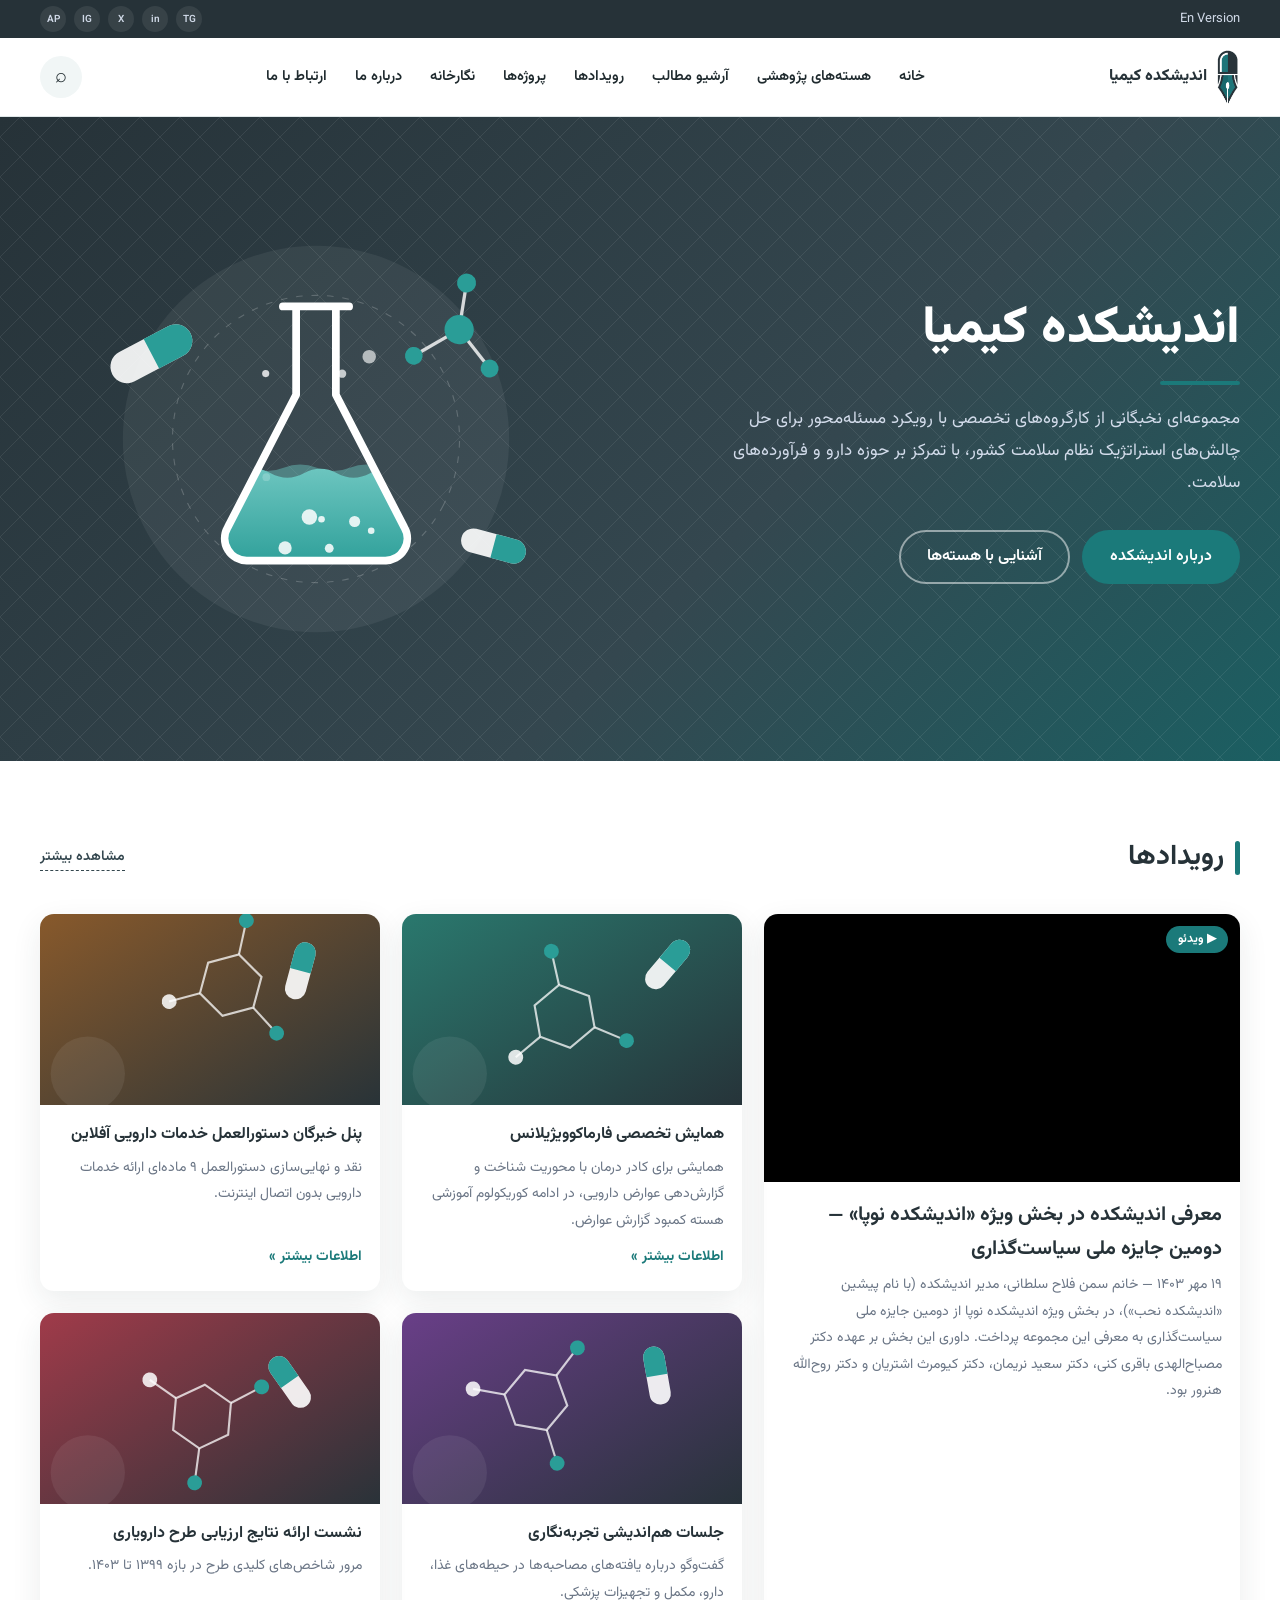
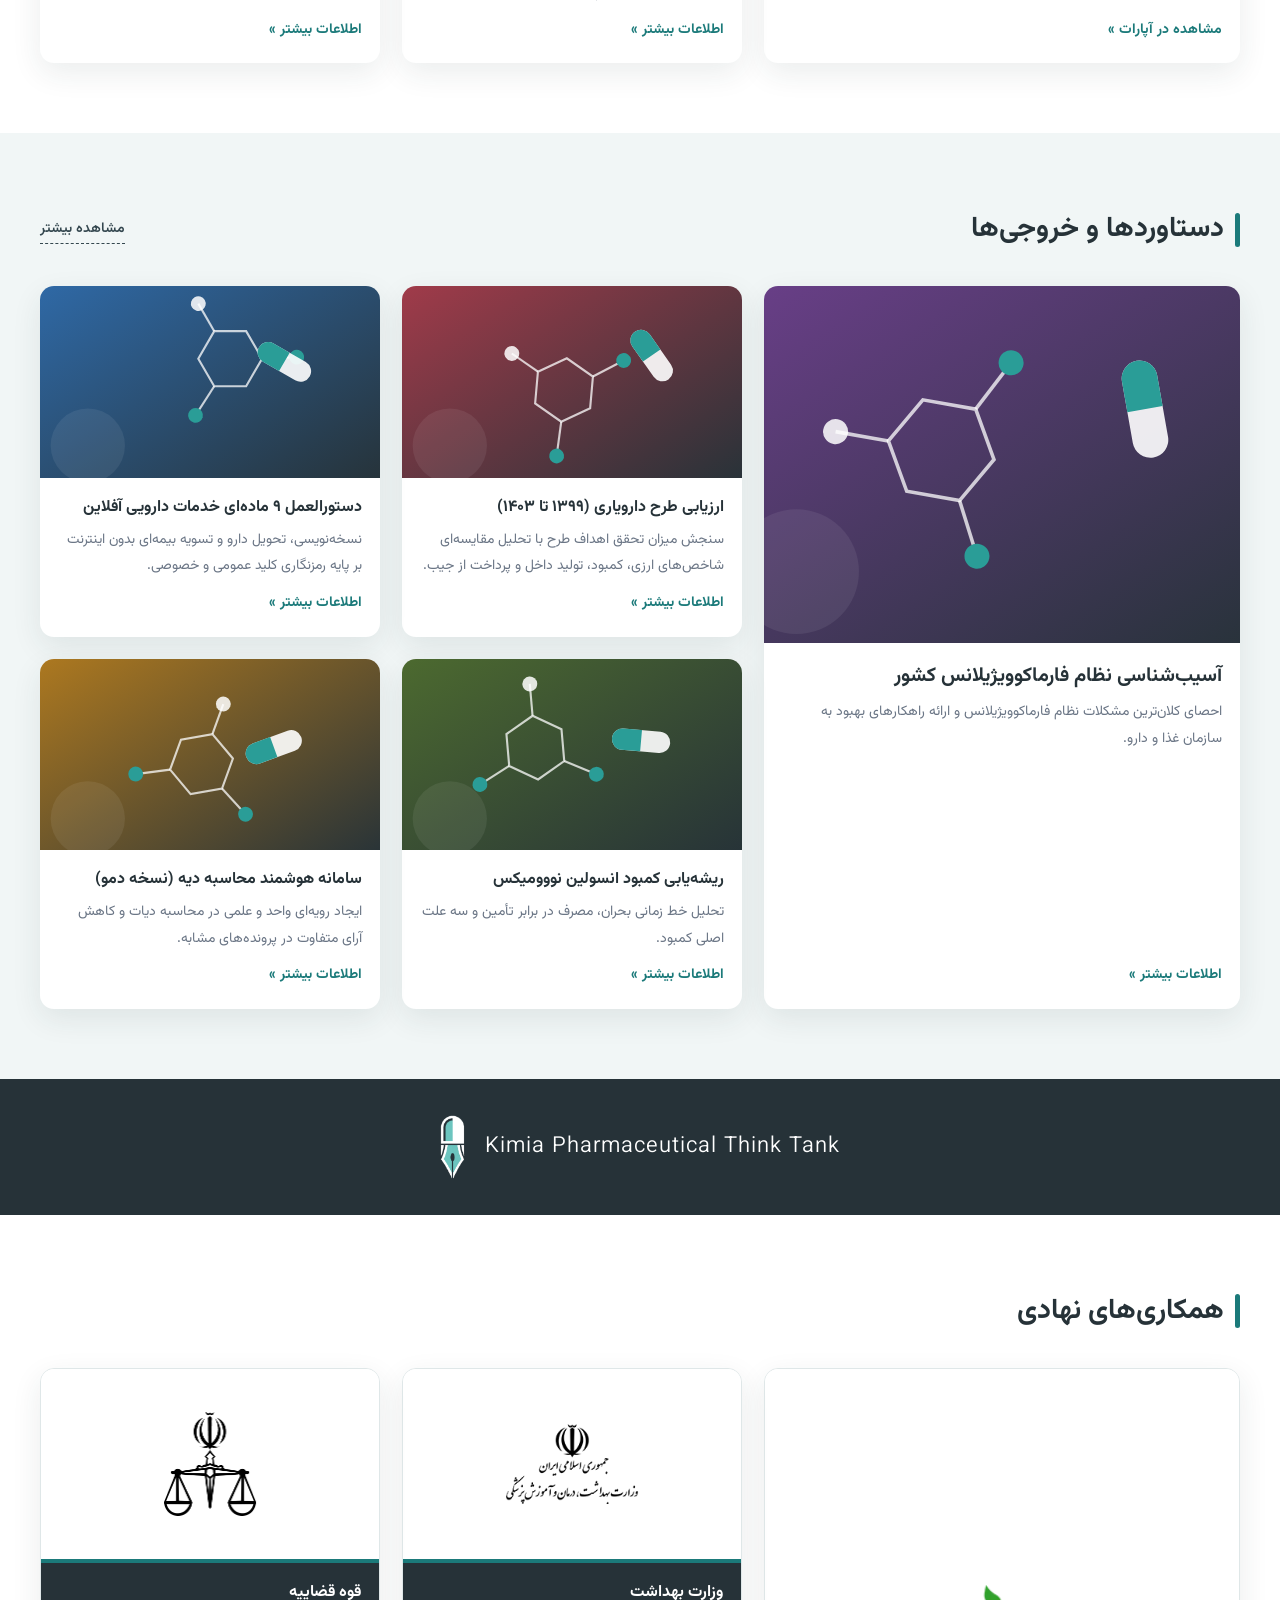
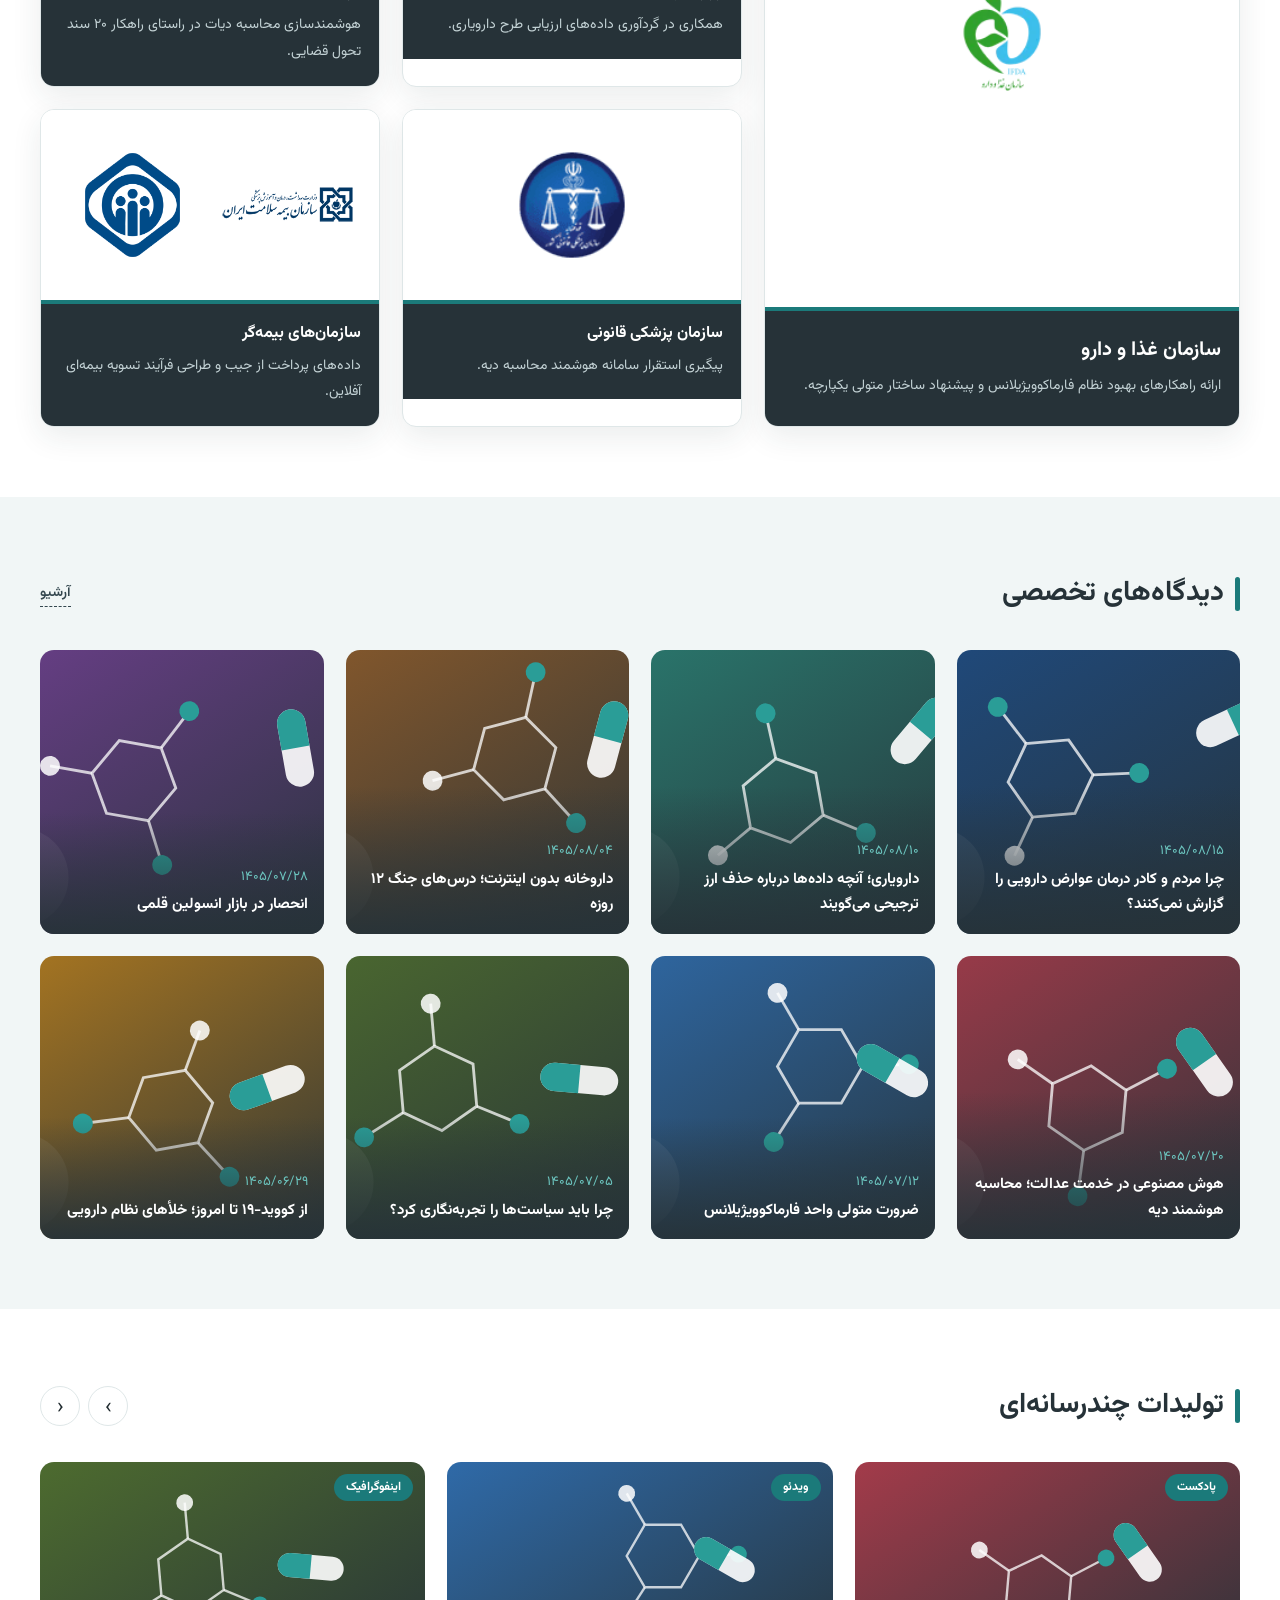
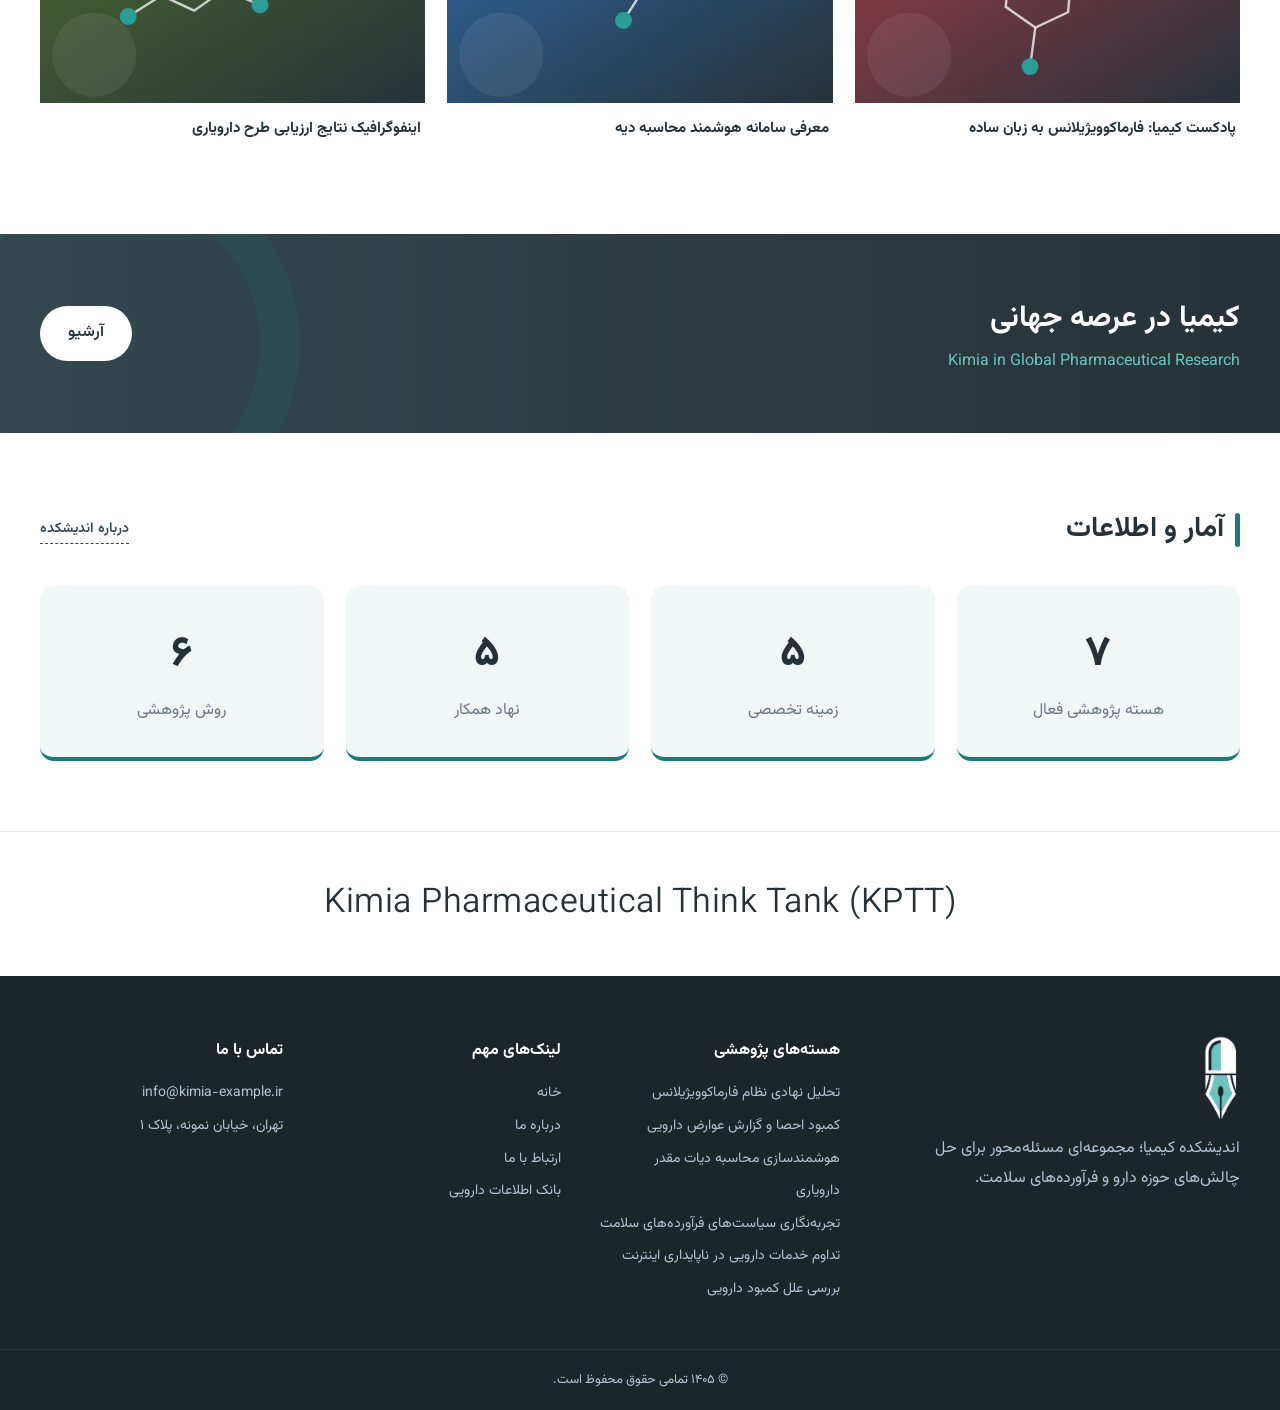
==== index.html @ 553d5609 "Uniform partner logo boxes and theme-colored partner name boxes Co-Authored-By: Claude Opus 5.5 <nor" ====
<!doctype html>
<html lang="fa" dir="rtl">
<head>
  <meta charset="utf-8">
  <meta name="theme-color" content="#263238">
  <meta name="viewport" content="width=device-width, initial-scale=1">
  <title>اندیشکده کیمیا | مطالعات دارویی</title>
  <script>
    // تنظیم جهت صفحه پیش از نمایش، تا هنگام بارگذاری نسخه انگلیسی صفحه نپرد
    (function () {
      var l = new URLSearchParams(location.search).get("lang");
      if (!l) { try { l = localStorage.getItem("lang"); } catch (e) {} }
      if (l === "en") { document.documentElement.lang = "en"; document.documentElement.dir = "ltr"; }
      document.documentElement.classList.add("no-anim");
    })();
  </script>
  <link rel="icon" href="images/favicon.png">
  <link rel="preconnect" href="https://fonts.googleapis.com">
  <link href="https://fonts.googleapis.com/css2?family=Vazirmatn:wght@300;400;600;800&display=swap" rel="stylesheet">
  <link rel="stylesheet" href="css/style.css?v=18">
</head>
<body>
<a class="skip" href="#main">پرش به محتوا</a>

<!-- نوار بالا -->
<div class="topbar">
  <div class="container topbar__in">
    <a href="#" class="lang" id="langToggle">En Version</a>
    <div class="socials">
      <a href="#" aria-label="تلگرام">TG</a>
      <a href="#" aria-label="لینکدین">in</a>
      <a href="#" aria-label="ایکس">X</a>
      <a href="#" aria-label="اینستاگرام">IG</a>
      <a href="#" aria-label="آپارات">AP</a>
    </div>
  </div>
</div>

<!-- هدر -->
<header class="header" id="header">
  <div class="container header__in">
    <a href="#" class="logo"><img src="images/logo.png" alt="لوگو"><span>اندیشکده کیمیا</span></a>
    <nav class="nav" id="nav">
      <button class="nav__close" id="navClose" aria-label="بستن">✕</button>
      <ul>
        <li><a href="#">خانه</a></li>
        <li class="has-sub"><a href="cores.html">هسته‌های پژوهشی</a><span class="chev">⌄</span>
          <ul class="sub mega">
            <li><a href="cores.html#pv-system"><img src="images/g1.svg" alt="">تحلیل نهادی نظام فارماکوویژیلانس</a></li>
            <li><a href="cores.html#adr-reporting"><img src="images/g2.svg" alt="">کمبود احصا و گزارش عوارض دارویی</a></li>
            <li><a href="cores.html#diyat"><img src="images/g3.svg" alt="">هوشمندسازی محاسبه دیات مقدر</a></li>
            <li><a href="cores.html#darooyari"><img src="images/g4.svg" alt="">دارویاری</a></li>
            <li><a href="cores.html#experience"><img src="images/g5.svg" alt="">تجربه‌نگاری سیاست‌های فرآورده‌های سلامت</a></li>
            <li><a href="cores.html#offline"><img src="images/g6.svg" alt="">تداوم خدمات دارویی در ناپایداری اینترنت</a></li>
            <li><a href="cores.html#shortage"><img src="images/g7.svg" alt="">بررسی علل کمبود دارویی</a></li>
          </ul>
        </li>
        <li><a href="#publications">آرشیو مطالب</a></li>
        <li><a href="#events">رویدادها</a></li>
        <li class="has-sub"><a href="#">پروژه‌ها</a><span class="chev">⌄</span>
          <ul class="sub">
            <li><a href="#">پروژه‌های جاری</a></li>
            <li><a href="#">پروژه‌های پایان‌یافته</a></li>
            <li><a href="#">دستاوردهای سیاستی</a></li>
          </ul>
        </li>
        <li class="has-sub"><a href="#">نگارخانه</a><span class="chev">⌄</span>
          <ul class="sub">
            <li><a href="#">پادکست دارو</a></li>
            <li><a href="#">تصاویر</a></li>
            <li><a href="#">ویدئوها</a></li>
            <li><a href="#">اینفوگرافیک</a></li>
          </ul>
        </li>
        <li class="has-sub"><a href="about.html">درباره ما</a><span class="chev">⌄</span>
          <ul class="sub">
            <li><a href="about.html#about">معرفی</a></li>
            <li><a href="about.html#approach">رویکرد و روش کار</a></li>
            <li><a href="cores.html">اعضای هسته‌ها</a></li>
          </ul>
        </li>
        <li><a href="#footer">ارتباط با ما</a></li>
      </ul>
    </nav>
    <div class="header__actions">
      <button class="icon-btn" id="searchOpen" aria-label="جستجو">⌕</button>
      <button class="icon-btn menu-btn" id="navOpen" aria-label="منو">☰</button>
    </div>
  </div>
</header>
<div class="overlay" id="overlay"></div>

<!-- جستجو -->
<div class="search" id="search">
  <button class="search__close" id="searchClose" aria-label="بستن">✕</button>
  <h3>جستجو در سایت</h3>
  <form class="search__form" onsubmit="return false">
    <input type="search" placeholder="عبارت مورد نظر را بنویسید...">
    <button>⌕</button>
  </form>
</div>

<main id="main">
  <!-- هیرو -->
  <section class="hero">
    <div class="container hero__in">
      <div class="hero__text reveal">
        <h1>اندیشکده کیمیا</h1>
        <p>مجموعه‌ای نخبگانی از کارگروه‌های تخصصی با رویکرد مسئله‌محور برای حل چالش‌های استراتژیک نظام سلامت کشور، با تمرکز بر حوزه دارو و فرآورده‌های سلامت.</p>
        <div class="hero__btns"><a href="about.html" class="btn btn--primary">درباره اندیشکده</a><a href="cores.html" class="btn btn--ghost">آشنایی با هسته‌ها</a></div>
      </div>
      <img class="hero__img reveal" src="images/hero.svg?v=18" alt="">
    </div>
  </section>

  <!-- رویدادها -->
  <section class="section" id="events">
    <div class="container">
      <div class="section__head"><h2>رویدادها</h2><a href="#">مشاهده بیشتر</a></div>
      <div class="feature-grid" data-cards="events"></div>
    </div>
  </section>

  <!-- انتشارات -->
  <section class="section section--alt" id="publications">
    <div class="container">
      <div class="section__head"><h2>دستاوردها و خروجی‌ها</h2><a href="cores.html">مشاهده بیشتر</a></div>
      <div class="feature-grid" data-cards="pubs"></div>
    </div>
  </section>

  <!-- بند برند -->
  <section class="band">
    <div class="container band__in">
      <img src="images/logo-white.png" alt="">
      <span>Kimia Pharmaceutical Think Tank</span>
    </div>
  </section>

  <!-- دیپلماسی -->
  <section class="section" id="partners">
    <div class="container">
      <div class="section__head"><h2>همکاری‌های نهادی</h2></div>
      <div class="feature-grid" data-cards="partners"></div>
    </div>
  </section>

  <!-- دیدگاه‌ها -->
  <section class="section section--alt">
    <div class="container">
      <div class="section__head"><h2>دیدگاه‌های تخصصی</h2><a href="#">آرشیو</a></div>
      <div class="square-grid" id="opinions"></div>
    </div>
  </section>

  <!-- چندرسانه‌ای -->
  <section class="section">
    <div class="container">
      <div class="section__head"><h2>تولیدات چندرسانه‌ای</h2>
        <div class="slider-nav"><button id="prev">›</button><button id="next">‹</button></div>
      </div>
      <div class="slider" id="slider"></div>
    </div>
  </section>

  <!-- افق جهانی -->
  <section class="global">
    <div class="container global__in reveal">
      <div>
        <h2>کیمیا در عرصه جهانی</h2>
        <p class="sub-en">Kimia in Global Pharmaceutical Research</p>
      </div>
      <a href="#" class="btn btn--light">آرشیو</a>
    </div>
  </section>

  <!-- آمار -->
  <section class="section stats">
    <div class="container">
      <div class="section__head"><h2>آمار و اطلاعات</h2><a href="about.html">درباره اندیشکده</a></div>
      <div class="stats__grid">
        <div class="stat"><b data-count="7">0</b><span>هسته پژوهشی فعال</span></div>
        <div class="stat"><b data-count="5">0</b><span>زمینه تخصصی</span></div>
        <div class="stat"><b data-count="5">0</b><span>نهاد همکار</span></div>
        <div class="stat"><b data-count="6">0</b><span>روش پژوهشی</span></div>
      </div>
    </div>
  </section>

  <section class="en-name"><div class="container"><h2>Kimia Pharmaceutical Think Tank (KPTT)</h2></div></section>
</main>

<!-- فوتر -->
<footer class="footer" id="footer">
  <div class="container footer__grid">
    <div>
      <img src="images/logo-white.png" alt="" class="footer__logo">
      <p>اندیشکده کیمیا؛ مجموعه‌ای مسئله‌محور برای حل چالش‌های حوزه دارو و فرآورده‌های سلامت.</p>
    </div>
    <div>
      <h4>هسته‌های پژوهشی</h4>
      <ul>
        <li><a href="cores.html#pv-system">تحلیل نهادی نظام فارماکوویژیلانس</a></li>
        <li><a href="cores.html#adr-reporting">کمبود احصا و گزارش عوارض دارویی</a></li>
        <li><a href="cores.html#diyat">هوشمندسازی محاسبه دیات مقدر</a></li>
        <li><a href="cores.html#darooyari">دارویاری</a></li>
        <li><a href="cores.html#experience">تجربه‌نگاری سیاست‌های فرآورده‌های سلامت</a></li>
        <li><a href="cores.html#offline">تداوم خدمات دارویی در ناپایداری اینترنت</a></li>
        <li><a href="cores.html#shortage">بررسی علل کمبود دارویی</a></li>
      </ul>
    </div>
    <div>
      <h4>لینک‌های مهم</h4>
      <ul><li><a href="#">خانه</a></li><li><a href="about.html">درباره ما</a></li><li><a href="#footer">ارتباط با ما</a></li><li><a href="#">بانک اطلاعات دارویی</a></li></ul>
    </div>
    <div>
      <h4>تماس با ما</h4>
      <ul class="contact"><li>info@kimia-example.ir</li><li>تهران، خیابان نمونه، پلاک ۱</li></ul>
    </div>
  </div>
  <div class="copy">© <span id="year"></span> تمامی حقوق محفوظ است.</div>
</footer>

<script src="js/i18n.js?v=18"></script>
<script src="js/main.js?v=18"></script>
</body>
</html>
---- css/style.css ----
:root {
  --navy: #263238;
  --navy-2: #34474f;
  --accent: #1b7a7a;
  --accent-2: #6cc5bf;
  --text: #1f2a2e;
  --muted: #6b7686;
  --bg: #ffffff;
  --bg-alt: #f1f6f6;
  --line: #dfe7e8;
  --radius: 14px;
  --shadow: 0 10px 30px rgba(38, 50, 56, .09);
}

* { box-sizing: border-box; margin: 0; padding: 0; }
html { scroll-behavior: smooth; }
body {
  font-family: "Vazirmatn", Tahoma, sans-serif;
  color: var(--text);
  background: var(--bg);
  line-height: 1.9;
}
a { color: inherit; text-decoration: none; }
img { max-width: 100%; display: block; }
ul { list-style: none; }
button { font: inherit; cursor: pointer; border: 0; background: none; color: inherit; }
input { font: inherit; }

.container { width: min(1200px, 100% - 32px); margin-inline: auto; }

.skip { position: absolute; top: -100px; inset-inline-start: 16px; background: var(--accent); color: #fff; padding: 6px 12px; z-index: 999; }
.skip:focus { top: 8px; }

/* topbar */
.topbar { background: var(--navy); color: #cfd8e6; font-size: 13px; }
.topbar__in { display: flex; justify-content: space-between; align-items: center; height: 38px; }
.socials { display: flex; gap: 8px; }
.socials a {
  width: 26px; height: 26px; border-radius: 50%; display: grid; place-items: center;
  background: rgba(255,255,255,.08); font-size: 10px; font-weight: 600; transition: .2s;
}
.socials a:hover { background: var(--accent); color: #fff; }

/* header */
.header { position: sticky; top: 0; z-index: 50; background: rgba(255,255,255,.96); backdrop-filter: blur(8px); border-bottom: 1px solid var(--line); transition: box-shadow .3s; }
.header.scrolled { box-shadow: var(--shadow); }
.header__in { display: flex; align-items: center; justify-content: space-between; height: 78px; gap: 20px; }
.logo { display: flex; align-items: center; gap: 10px; font-weight: 800; color: var(--navy); white-space: nowrap; }
.logo img { height: 54px; width: auto; }

.nav > ul { display: flex; gap: 4px; }
.nav li { position: relative; }
.nav > ul > li > a { display: block; padding: 10px 12px; font-size: 14.5px; font-weight: 600; border-radius: 8px; transition: .2s; }
.nav > ul > li > a:hover { color: var(--accent); }
.chev { display: none; }
.sub {
  position: absolute; top: 100%; inset-inline-start: 0; min-width: 220px; background: #fff; border-radius: var(--radius);
  box-shadow: var(--shadow); padding: 10px; opacity: 0; visibility: hidden; transform: translateY(8px); transition: .25s;
  border-top: 3px solid var(--accent);
}
.has-sub:hover > .sub, .has-sub:focus-within > .sub { opacity: 1; visibility: visible; transform: none; }
.sub a { display: flex; align-items: center; gap: 10px; padding: 8px 10px; border-radius: 8px; font-size: 14px; }
.sub a:hover { background: var(--bg-alt); color: var(--navy-2); }
.mega { display: grid; grid-template-columns: repeat(2, 1fr); min-width: 440px; }
.mega img { width: 32px; height: 32px; border-radius: 8px; }
.nav__close { display: none; }

.header__actions { display: flex; gap: 6px; }
.icon-btn { width: 42px; height: 42px; border-radius: 50%; font-size: 20px; background: var(--bg-alt); transition: .2s; }
.icon-btn:hover { background: var(--navy); color: #fff; }
.menu-btn { display: none; }

/* search */
.search {
  position: fixed; inset: 0; z-index: 100; background: rgba(38,50,56,.97); color: #fff;
  display: flex; flex-direction: column; align-items: center; justify-content: center; gap: 20px;
  opacity: 0; visibility: hidden; transition: .3s; padding: 16px;
}
.search.open { opacity: 1; visibility: visible; }
.search__close { position: absolute; top: 24px; inset-inline-end: 24px; font-size: 28px; }
.search__form { display: flex; width: min(640px, 100%); border-bottom: 2px solid var(--accent); }
.search__form input { flex: 1; background: none; border: 0; color: #fff; font-size: 22px; padding: 12px 4px; outline: none; }
.search__form button { font-size: 26px; }

/* buttons */
.btn { display: inline-block; padding: 12px 28px; border-radius: 999px; font-weight: 600; transition: .25s; }
.btn--primary { background: var(--accent); color: #fff; }
.btn--primary:hover { background: var(--navy); color: #fff; }
.btn--light { background: #fff; color: var(--navy); }
.btn--light:hover { background: var(--accent); color: #fff; }

/* hero */
.hero { background: linear-gradient(135deg, var(--navy) 0%, var(--navy-2) 60%, #1b5f62 100%); color: #fff; overflow: hidden; position: relative; }
.hero::after { content: ""; position: absolute; inset: 0; background: url(../images/pattern.svg); opacity: .08; pointer-events: none; }
.hero__in { display: grid; grid-template-columns: 1.1fr 1fr; align-items: center; gap: 40px; padding-block: 90px; position: relative; z-index: 1; }
.hero h1 { font-size: clamp(30px, 4.5vw, 52px); font-weight: 800; line-height: 1.4; margin-bottom: 18px; }
.hero h1::after { content: ""; display: block; width: 80px; height: 4px; background: var(--accent); border-radius: 4px; margin-top: 14px; }
.hero p { color: #d3dceb; font-size: 17px; margin-bottom: 30px; max-width: 520px; }

/* promo */
.promo { background: var(--bg-alt); padding-block: 70px; }
.promo__in { display: grid; grid-template-columns: 1.2fr 1fr; gap: 40px; align-items: center; background: #fff; border-radius: 24px; padding: 40px; box-shadow: var(--shadow); }
.eyebrow { color: var(--accent); font-weight: 700; font-size: 14px; }
.promo h2 { font-size: 32px; color: var(--navy); }
.promo p { color: var(--muted); }
.divider { width: 160px; margin: 18px 0; }
.promo__actions { display: flex; gap: 16px; align-items: center; flex-wrap: wrap; }
.promo__actions .btn--light { background: var(--navy); color: #fff; }
.play { display: flex; align-items: center; gap: 10px; font-weight: 600; color: var(--navy); }
.play span { width: 46px; height: 46px; border-radius: 50%; display: grid; place-items: center; background: var(--accent); color: #fff; animation: pulse 2s infinite; }
@keyframes pulse { 0%{box-shadow:0 0 0 0 rgba(27,122,122,.6)} 70%{box-shadow:0 0 0 14px rgba(27,122,122,0)} 100%{box-shadow:0 0 0 0 rgba(27,122,122,0)} }
.promo__img { border-radius: 18px; }


/* sections */
.section { padding-block: 70px; }
.section--alt { background: var(--bg-alt); }
.section__head { display: flex; justify-content: space-between; align-items: center; margin-bottom: 30px; gap: 16px; }
.section__head h2 { font-size: 28px; color: var(--navy); position: relative; padding-inline-start: 16px; }
.section__head h2::before { content: ""; position: absolute; inset-inline-start: 0; top: 18%; bottom: 18%; width: 5px; border-radius: 4px; background: var(--accent); }
.section__head > a { color: var(--navy-2); font-weight: 600; font-size: 14px; border-bottom: 1px dashed; }

.feature-grid { display: grid; grid-template-columns: 1.4fr 1fr 1fr; grid-template-rows: auto auto; gap: 22px; }
.card { background: #fff; border-radius: var(--radius); overflow: hidden; box-shadow: var(--shadow); display: flex; flex-direction: column; transition: transform .3s; }
.card:hover { transform: translateY(-6px); }
.card img { aspect-ratio: 16/9; object-fit: cover; width: 100%; }
.card__body { padding: 16px 18px 20px; display: flex; flex-direction: column; flex: 1; }
.card h4 { color: var(--navy); font-size: 16px; line-height: 1.7; margin-bottom: 6px; }
.card p { color: var(--muted); font-size: 14px; flex: 1; }
.card .more { color: var(--accent); font-weight: 700; font-size: 14px; margin-top: 10px; }
.card--feature { grid-row: span 2; }
.card--feature img { aspect-ratio: 4/3; }
.card--feature h4 { font-size: 20px; }

.square-grid { display: grid; grid-template-columns: repeat(4, 1fr); gap: 22px; }
.sq { position: relative; border-radius: var(--radius); overflow: hidden; aspect-ratio: 1; display: block; }
.sq img { width: 100%; height: 100%; object-fit: cover; transition: transform .5s; }
.sq:hover img { transform: scale(1.08); }
.sq__cap { position: absolute; inset: auto 0 0 0; padding: 50px 16px 16px; background: linear-gradient(transparent, rgba(38,50,56,.92)); color: #fff; }
.sq__cap small { color: var(--accent-2); }
.sq__cap h3 { font-size: 15px; line-height: 1.7; }

/* band */
.band { background: var(--navy); padding-block: 36px; }
.band__in { display: flex; align-items: center; justify-content: center; gap: 18px; color: #fff; font-size: 22px; font-weight: 300; letter-spacing: 1px; direction: ltr; }
.band img { height: 64px; width: auto; }

/* slider */
.slider-nav { display: flex; gap: 8px; }
.slider-nav button { width: 40px; height: 40px; border-radius: 50%; border: 1px solid var(--line); font-size: 22px; transition: .2s; }
.slider-nav button:hover { background: var(--navy); color: #fff; }
.slider { display: flex; gap: 22px; overflow-x: auto; scroll-snap-type: x mandatory; scroll-behavior: smooth; padding-bottom: 8px; scrollbar-width: none; }
.slider::-webkit-scrollbar { display: none; }
.media { flex: 0 0 calc((100% - 44px) / 3); scroll-snap-align: start; position: relative; border-radius: var(--radius); overflow: hidden; }
.media img { aspect-ratio: 16/10; object-fit: cover; width: 100%; }
.media__tag { position: absolute; top: 12px; inset-inline-start: 12px; background: var(--accent); color: #fff; font-size: 12px; font-weight: 700; padding: 2px 12px; border-radius: 999px; }
.media h4 { padding: 12px 4px; color: var(--navy); font-size: 15px; }

/* global */
.global { background: linear-gradient(90deg, var(--navy-2), var(--navy)); color: #fff; padding-block: 56px; position: relative; overflow: hidden; }
.global::before { content: ""; position: absolute; left: -80px; top: -80px; width: 300px; height: 300px; border-radius: 50%; border: 40px solid rgba(27,122,122,.15); }
.global__in { display: flex; align-items: center; justify-content: space-between; gap: 20px; flex-wrap: wrap; position: relative; }
.global h2 { font-size: 30px; }
.global .sub-en { color: var(--accent-2); }

/* stats */
.stats__grid { display: grid; grid-template-columns: repeat(4, 1fr); gap: 22px; }
.stat { background: var(--bg-alt); border-radius: var(--radius); padding: 30px 20px; text-align: center; border-bottom: 4px solid var(--accent); }
.stat b { display: block; font-size: 42px; color: var(--navy); font-weight: 800; }
.stat span { color: var(--muted); }

.en-name { padding-block: 40px; text-align: center; border-top: 1px solid var(--line); }
.en-name h2 { direction: ltr; color: var(--navy); font-weight: 300; font-size: clamp(20px, 3vw, 34px); letter-spacing: .5px; }

/* footer */
.footer { background: #1c2529; color: #b7c3d4; padding-top: 60px; }
.footer__grid { display: grid; grid-template-columns: 1.5fr 1fr 1fr 1fr; gap: 36px; }
.footer__logo { height: 84px; width: auto; margin-bottom: 14px; }
.footer h4 { color: #fff; margin-bottom: 14px; }
.footer li { margin-bottom: 6px; font-size: 14px; }
.footer a:hover { color: var(--accent); }
.copy { text-align: center; border-top: 1px solid rgba(255,255,255,.08); margin-top: 40px; padding: 18px; font-size: 13px; }

/* modal */
.modal { position: fixed; inset: 0; z-index: 120; background: rgba(0,0,0,.75); display: grid; place-items: center; opacity: 0; visibility: hidden; transition: .3s; padding: 16px; }
.modal.open { opacity: 1; visibility: visible; }
.modal__box { position: relative; width: min(860px, 100%); }
.modal__close { position: absolute; top: -42px; inset-inline-end: 0; color: #fff; font-size: 26px; }
.modal__video { aspect-ratio: 16/9; background: #111 url(../images/hero.svg) center/cover; border-radius: 12px; display: grid; place-items: center; color: #fff; text-align: center; padding: 16px; }

.overlay { position: fixed; inset: 0; background: rgba(0,0,0,.45); z-index: 60; opacity: 0; visibility: hidden; transition: .3s; }
.overlay.show { opacity: 1; visibility: visible; }

/* reveal */
.reveal { opacity: 0; transform: translateY(24px); transition: .7s ease; }
.reveal.in { opacity: 1; transform: none; }

/* responsive */
@media (max-width: 1080px) {
  .menu-btn { display: block; }
  .nav {
    position: fixed; top: 0; inset-inline-start: 0; height: 100vh; width: min(320px, 85vw); background: #fff; z-index: 70;
    padding: 60px 16px 20px; overflow-y: auto; transform: translateX(100%); transition: transform .35s;
  }
  [dir="ltr"] .nav { transform: translateX(-100%); }
  .nav.open { transform: none; }
  .nav__close { display: block; position: absolute; top: 14px; inset-inline-end: 16px; font-size: 22px; }
  .nav > ul { flex-direction: column; }
  .nav > ul > li { border-bottom: 1px solid var(--line); }
  .chev { display: block; position: absolute; inset-inline-end: 6px; top: 6px; padding: 4px 10px; cursor: pointer; transition: .2s; }
  .has-sub.open .chev { transform: rotate(180deg); }
  .sub, .mega { position: static; opacity: 1; visibility: visible; transform: none; box-shadow: none; border: 0; display: none; min-width: 0; grid-template-columns: 1fr; padding: 0 10px 10px; }
  .has-sub.open > .sub { display: block; }
  .has-sub.open > .mega { display: grid; }
  .feature-grid { grid-template-columns: 1fr 1fr; }
  .card--feature { grid-column: span 2; grid-row: auto; }
  .square-grid, .stats__grid { grid-template-columns: repeat(2, 1fr); }
  .media { flex-basis: calc((100% - 22px) / 2); }
  .footer__grid { grid-template-columns: 1fr 1fr; }
}
@media (max-width: 720px) {
  .hero__in, .promo__in { grid-template-columns: 1fr; padding-block: 50px; }
  .promo__in { padding: 24px; }
  .hero__img { order: -1; max-width: 360px; margin-inline: auto; }
  .feature-grid { grid-template-columns: 1fr; }
  .card--feature { grid-column: auto; }
  .media { flex-basis: 85%; }
  .footer__grid { grid-template-columns: 1fr; }
  .logo span { font-size: 15px; }
  .topbar .socials a:nth-child(n+4) { display: none; }
}
@media (max-width: 480px) {
  .square-grid { grid-template-columns: 1fr 1fr; gap: 12px; }
  .sq__cap h3 { font-size: 13px; }
  .stats__grid { gap: 12px; }
  .stat b { font-size: 32px; }
}

/* هنگام تغییر زبان، منو و زیرمنوها انیمیشن نداشته باشند */
.no-anim .nav, .no-anim .sub { transition: none !important; }

/* ================= صفحه هسته‌های پژوهشی ================= */
.page-hero { background: linear-gradient(135deg, var(--navy) 0%, var(--navy-2) 70%, #1b5f62 100%); color: #fff; padding-block: 64px 40px; position: relative; overflow: hidden; }
.page-hero::after { content: ""; position: absolute; inset: 0; background: url(../images/pattern.svg); opacity: .08; pointer-events: none; }
.page-hero .container { position: relative; z-index: 1; }
.page-hero h1 { font-size: clamp(28px, 4vw, 44px); font-weight: 800; }
.page-hero h1::after { content: ""; display: block; width: 70px; height: 4px; background: var(--accent); border-radius: 4px; margin-top: 10px; }
.page-hero p { color: #d3dceb; max-width: 760px; margin-top: 14px; }
.core-tabs { display: flex; flex-wrap: wrap; gap: 10px; margin-top: 28px; }
.core-tabs a { display: flex; align-items: center; gap: 8px; background: rgba(255,255,255,.1); border: 1px solid rgba(255,255,255,.18); padding: 6px 14px 6px 6px; border-radius: 999px; font-size: 14px; font-weight: 600; transition: .2s; }
[dir="rtl"] .core-tabs a { padding: 6px 6px 6px 14px; }
.core-tabs a:hover { background: var(--accent); color: #fff; }
.core-tabs img { width: 28px; height: 28px; border-radius: 50%; }

.core { padding-block: 64px; scroll-margin-top: 80px; }
.core__head { display: flex; align-items: center; gap: 14px; margin-bottom: 22px; }
.core__head img { width: 56px; height: 56px; border-radius: 14px; box-shadow: var(--shadow); }
.core__head h2 { font-size: clamp(22px, 3vw, 30px); color: var(--navy); }
.core__body { display: grid; grid-template-columns: 1.6fr 1fr; gap: 32px; align-items: start; }
.core__desc { color: #3a4556; text-align: justify; font-size: 15.5px; }
.core__focus { background: #fff; border-radius: var(--radius); padding: 20px 22px; box-shadow: var(--shadow); border-top: 4px solid var(--accent); }
.core__focus h3 { color: var(--navy); font-size: 17px; margin-bottom: 8px; }
.core__focus li { position: relative; padding-inline-start: 20px; font-size: 14.5px; color: #3a4556; margin-bottom: 6px; }
.core__focus li::before { content: ""; position: absolute; inset-inline-start: 0; top: .75em; width: 8px; height: 8px; border-radius: 50%; background: var(--accent); }
.core__team-title { color: var(--navy); font-size: 19px; margin: 36px 0 18px; }
.team { display: grid; grid-template-columns: repeat(4, 1fr); gap: 22px; }
.member { background: #fff; border-radius: var(--radius); box-shadow: var(--shadow); overflow: hidden; text-align: center; padding-bottom: 16px; transition: transform .3s; }
.member:hover { transform: translateY(-6px); }
.member img { width: 100%; aspect-ratio: 1; object-fit: cover; margin-bottom: 12px; }
.member h4 { color: var(--navy); font-size: 15.5px; }
.member span { color: var(--muted); font-size: 13.5px; }

@media (max-width: 900px) {
  .core__body { grid-template-columns: 1fr; }
  .team { grid-template-columns: repeat(2, 1fr); gap: 14px; }
}
@media (max-width: 380px) {
  .member h4 { font-size: 14px; }
}

/* ================= معرفی و رویکرد ================= */
.hero__btns { display: flex; gap: 12px; flex-wrap: wrap; }
.btn--ghost { border: 2px solid rgba(255,255,255,.5); color: #fff; padding: 10px 26px; }
.btn--ghost:hover { background: #fff; color: var(--navy); }

.about__in { display: grid; grid-template-columns: 1.5fr 1fr; gap: 40px; align-items: center; }
.about h2 { font-size: 30px; color: var(--navy); margin-bottom: 12px; }
.about__text p { color: #3a4556; text-align: justify; }
.about__box { background: var(--navy); color: #fff; border-radius: 20px; padding: 28px; }
.about__box h3 { margin-bottom: 14px; }
.chips { display: flex; flex-wrap: wrap; gap: 8px; }
.chips li { background: rgba(255,255,255,.1); border: 1px solid rgba(255,255,255,.2); border-radius: 999px; padding: 6px 14px; font-size: 14px; }
.chips--light li { background: var(--bg-alt); border-color: var(--line); color: var(--navy); }


.lead { color: #3a4556; max-width: 780px; margin-bottom: 26px; }
.cycle { display: grid; grid-template-columns: repeat(4, 1fr); gap: 18px; counter-reset: st; }
.step { background: #fff; border-radius: var(--radius); box-shadow: var(--shadow); padding: 22px 20px; position: relative; counter-increment: st; border-top: 4px solid var(--accent); }
.step::before { content: "0" counter(st); display: block; font-size: 28px; font-weight: 800; color: var(--accent); line-height: 1.2; margin-bottom: 6px; }
.step h4 { color: var(--navy); }
.step p { color: var(--muted); font-size: 14px; }
.sub-title { color: var(--navy); margin: 34px 0 14px; font-size: 19px; }

.core__sub { color: var(--accent); font-weight: 600; font-size: 15px; }
.core__desc p + p { margin-top: 12px; }

@media (max-width: 900px) {
  .about__in { grid-template-columns: 1fr; }
  .cycle { grid-template-columns: 1fr 1fr; }
}
@media (max-width: 520px) {
  .cycle { grid-template-columns: 1fr; }
}
/* اعداد شمارنده‌ها: فارسی در نسخه فارسی */
[dir="rtl"] .step::before { content: counter(st, persian); }

/* ویدئوی آپارات داخل کارت رویداد */
.card__video { position: relative; aspect-ratio: 16/9; background: #000; }
.card__video iframe { position: absolute; inset: 0; width: 100%; height: 100%; border: 0; }
.card__badge { position: absolute; top: 12px; inset-inline-start: 12px; background: var(--accent); color: #fff; font-size: 12px; font-weight: 700; padding: 2px 12px; border-radius: 999px; pointer-events: none; }

/* هنگام رفتن به یک بخش با لینک، عنوان زیر هدر چسبان نرود */
main section[id] { scroll-margin-top: 80px; }

/* لوگوی نهادهای همکار به جای تصویر کارت — همه لوگوها در یک قاب هم‌اندازه */
.card__logos { aspect-ratio: 16/9; display: flex; align-items: center; justify-content: center; gap: 18px; padding: 20px;
  background: #fff; }
.card--feature .card__logos { aspect-ratio: auto; flex: 1; min-height: 220px; }
.card__logos img { width: 140px !important; height: 110px !important; max-width: 46%; aspect-ratio: auto !important;
  object-fit: contain; flex: 0 1 140px; transition: transform .3s; }
.card__logos img:only-child { max-width: 80%; }
.card:hover .card__logos img { transform: scale(1.05); }

/* کادر نام نهاد در رنگ‌های سایت */
.card--partner { border: 1px solid var(--line); }
.card--partner .card__body { background: var(--navy); border-top: 4px solid var(--accent); flex: 0 0 auto; }
.card--partner h4 { color: #fff; }
.card--partner p { color: #c3d2d5; }
.card--partner.card--feature .card__body { padding-block: 22px 26px; }
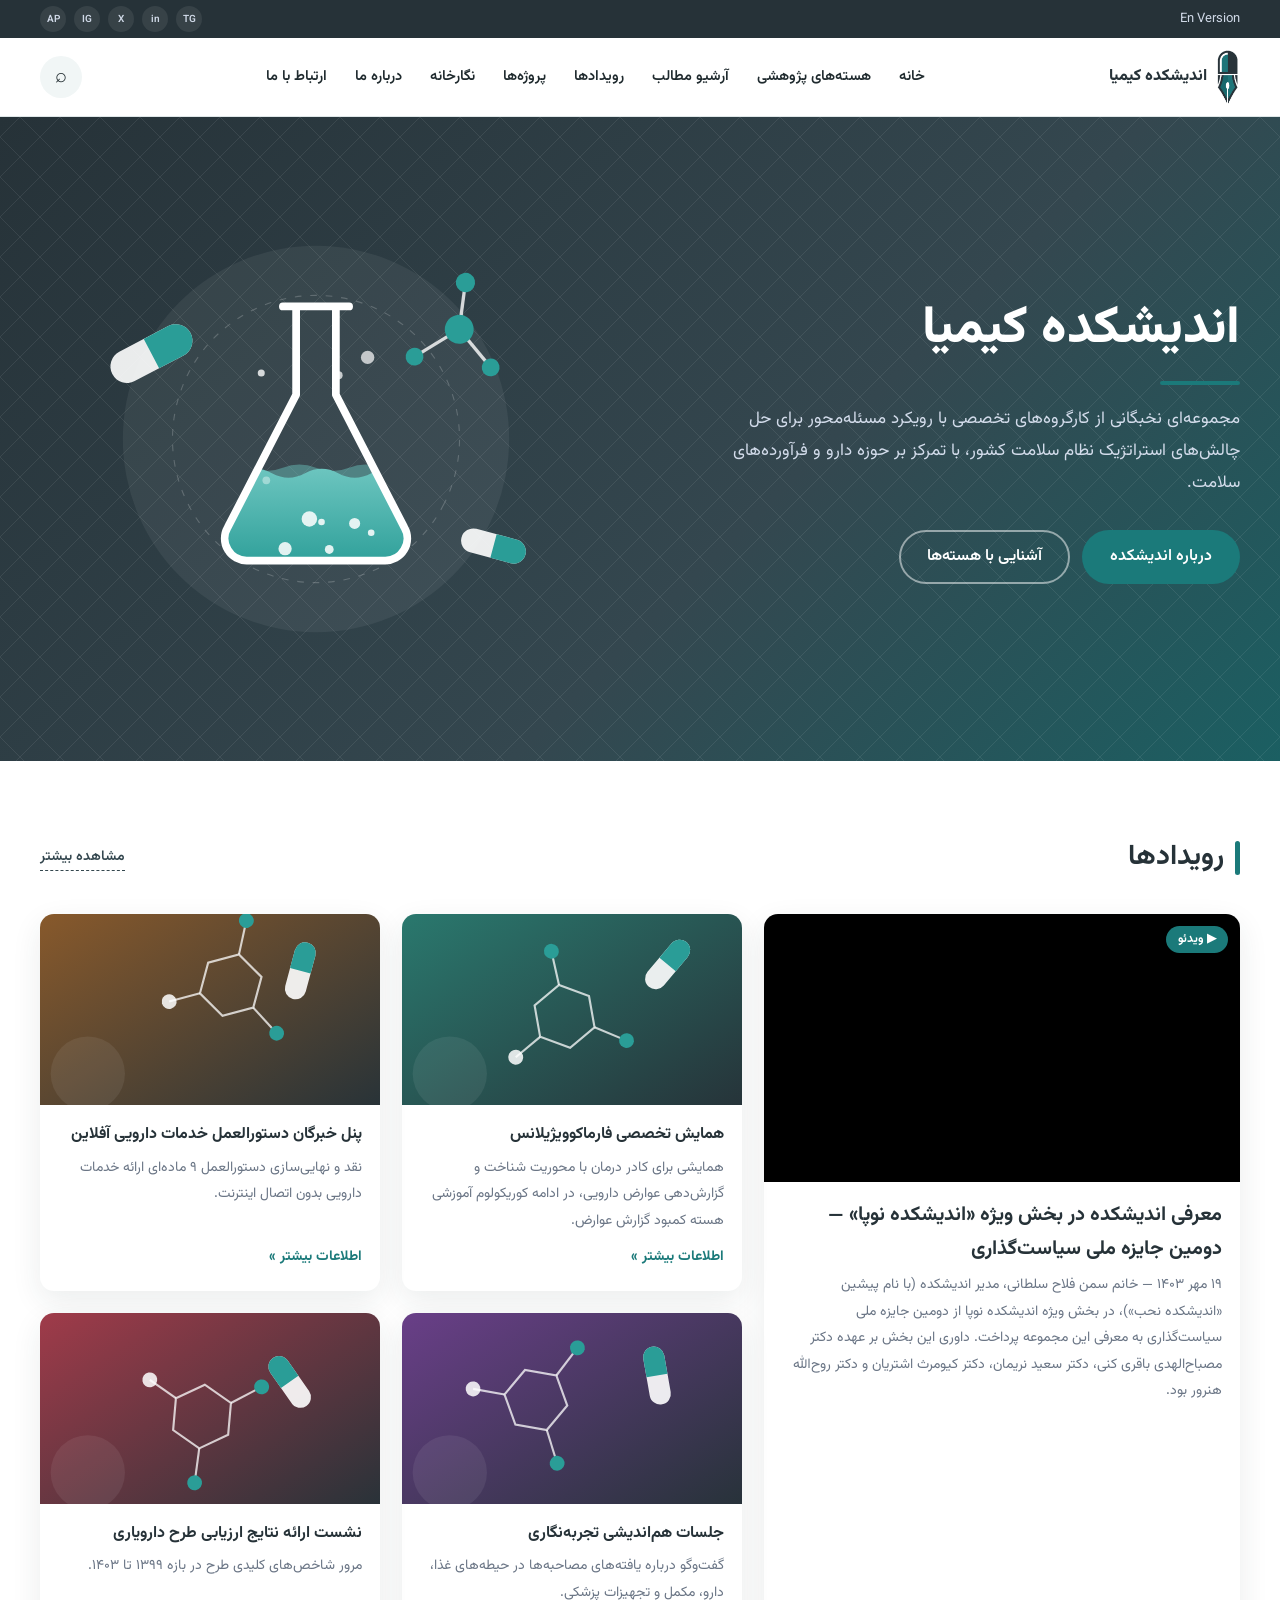
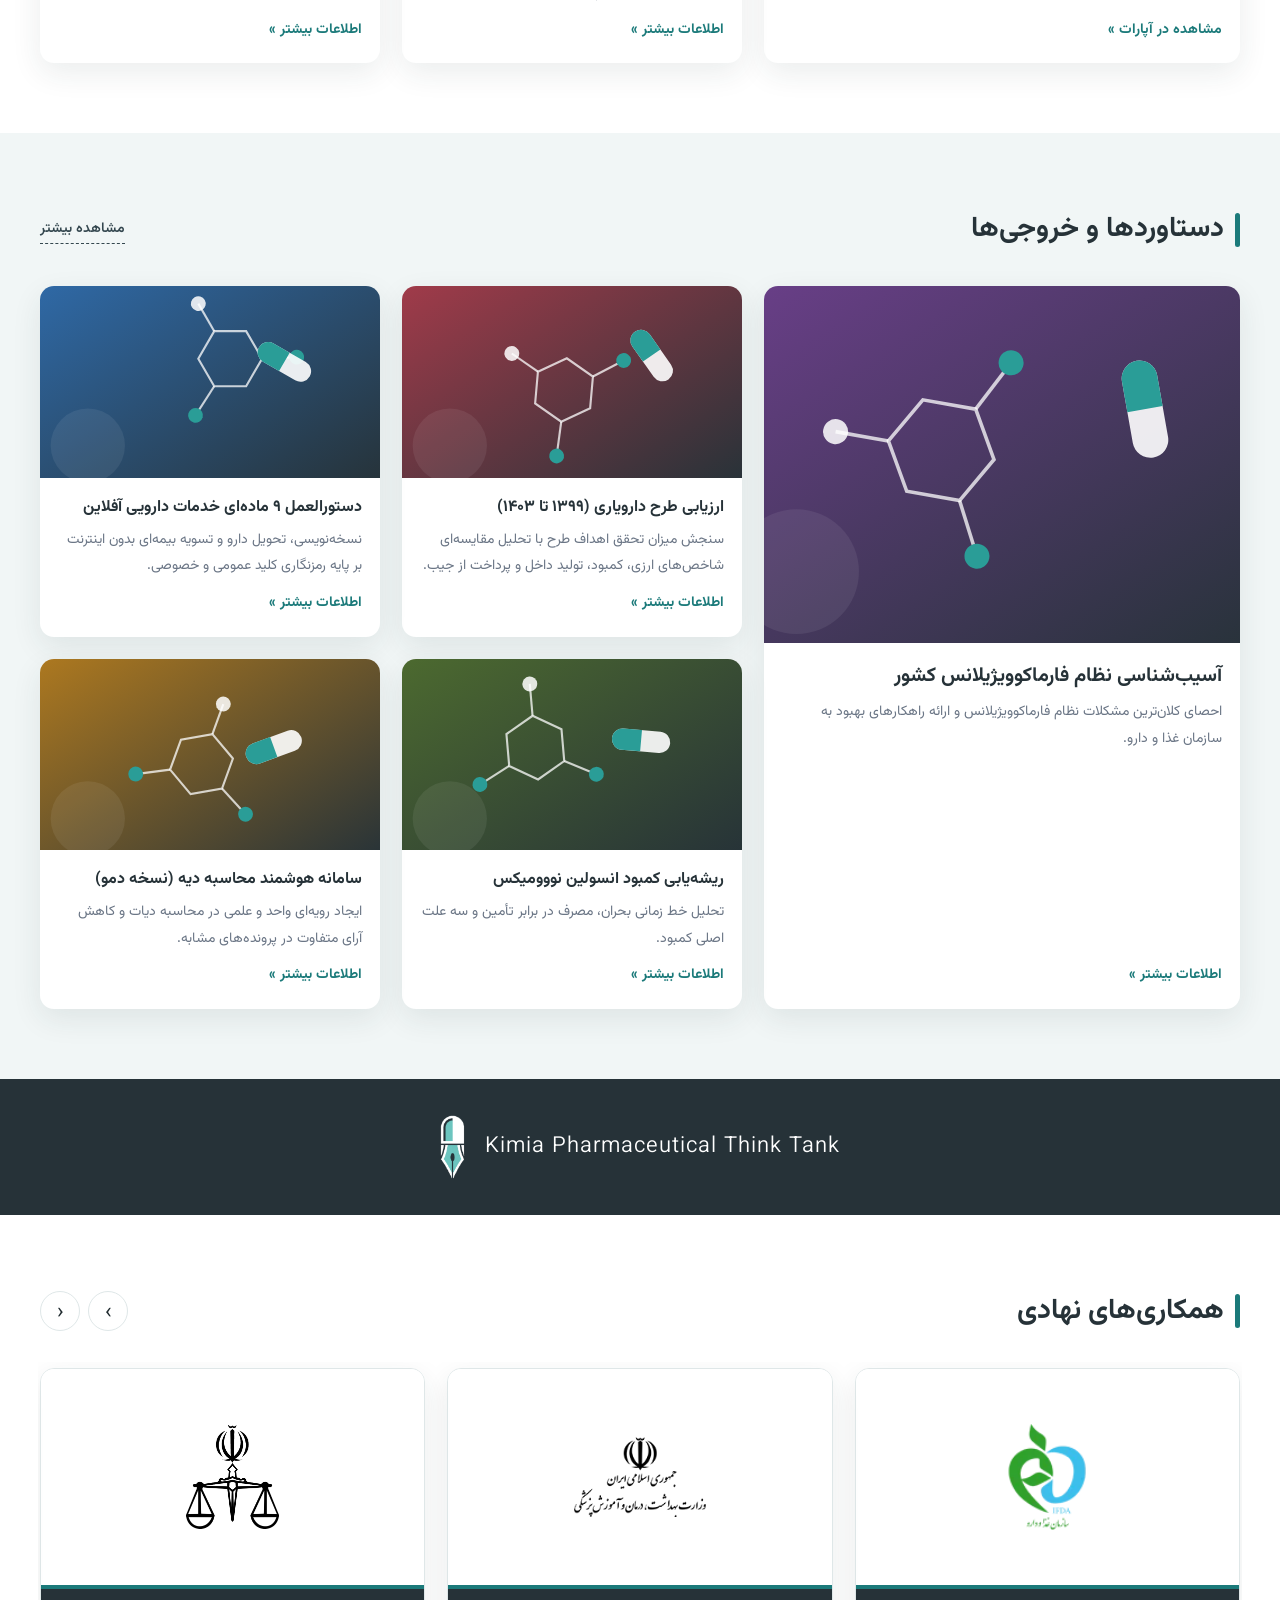
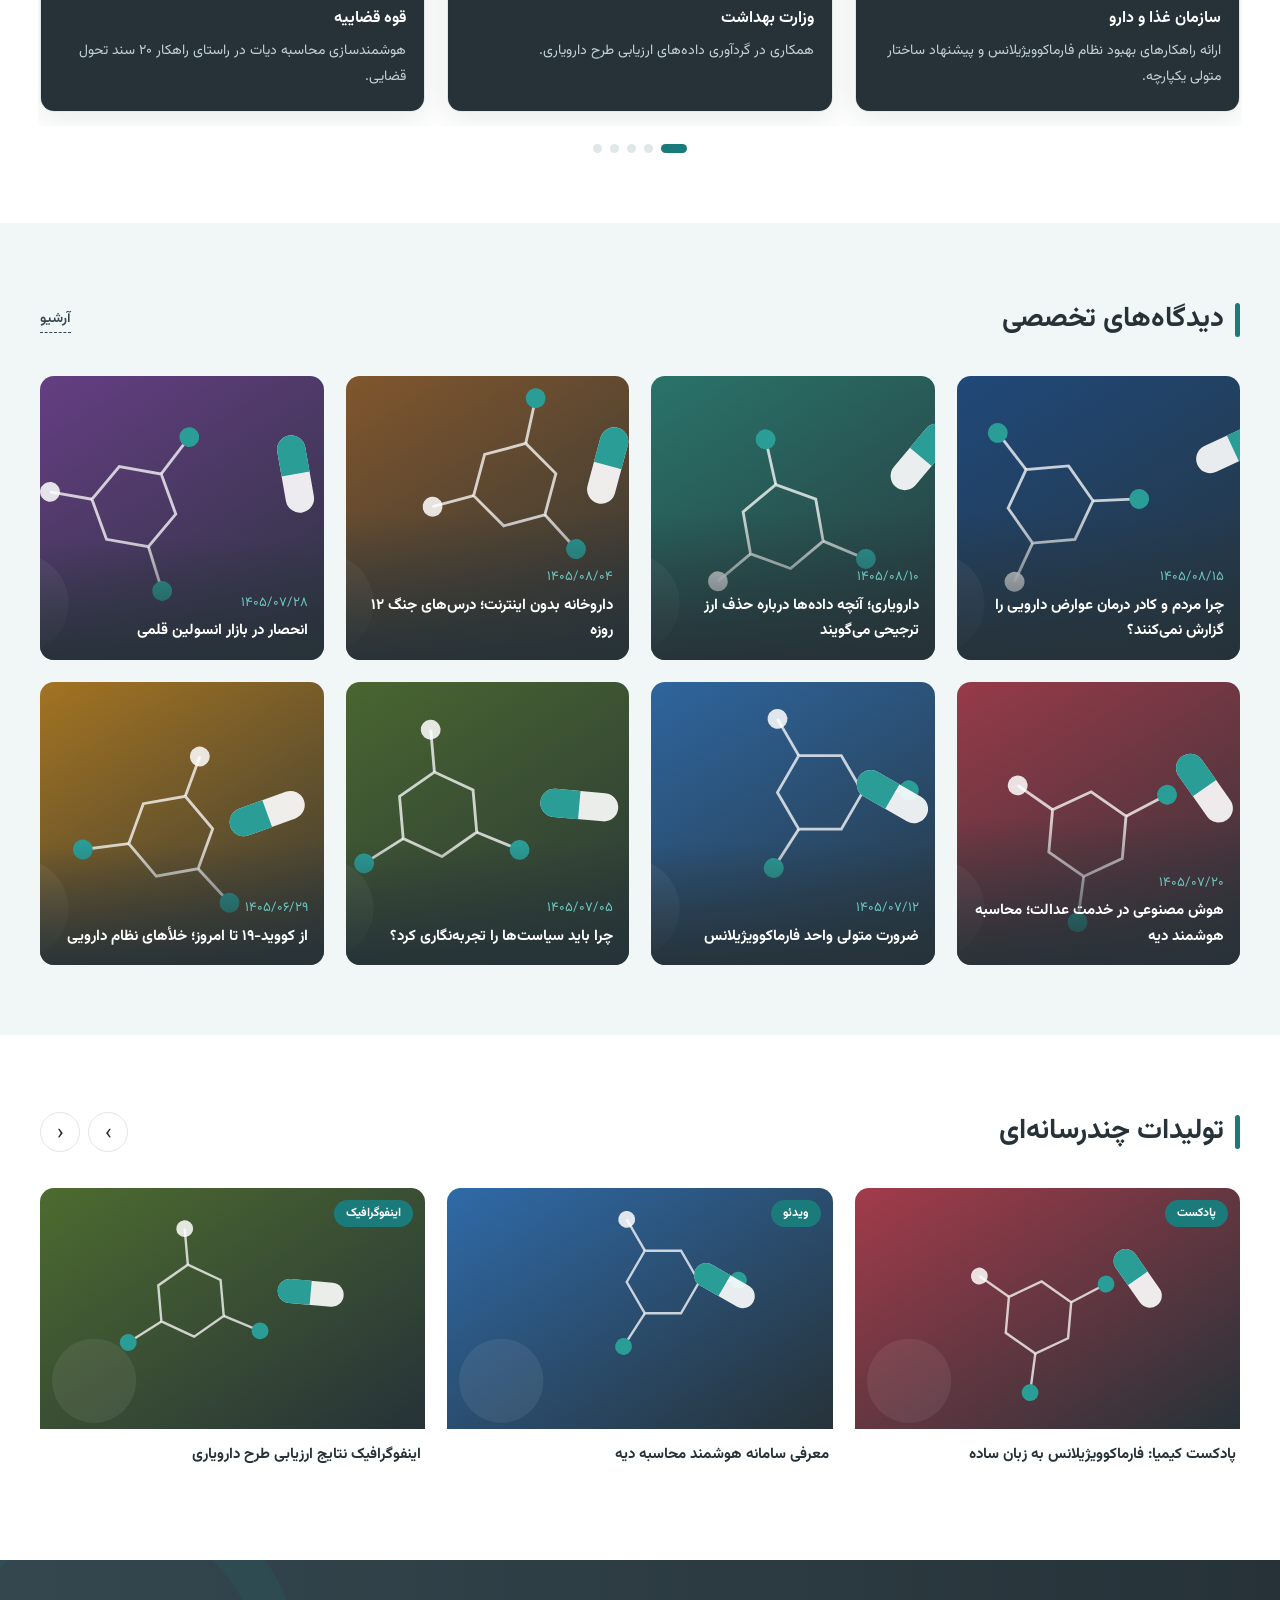
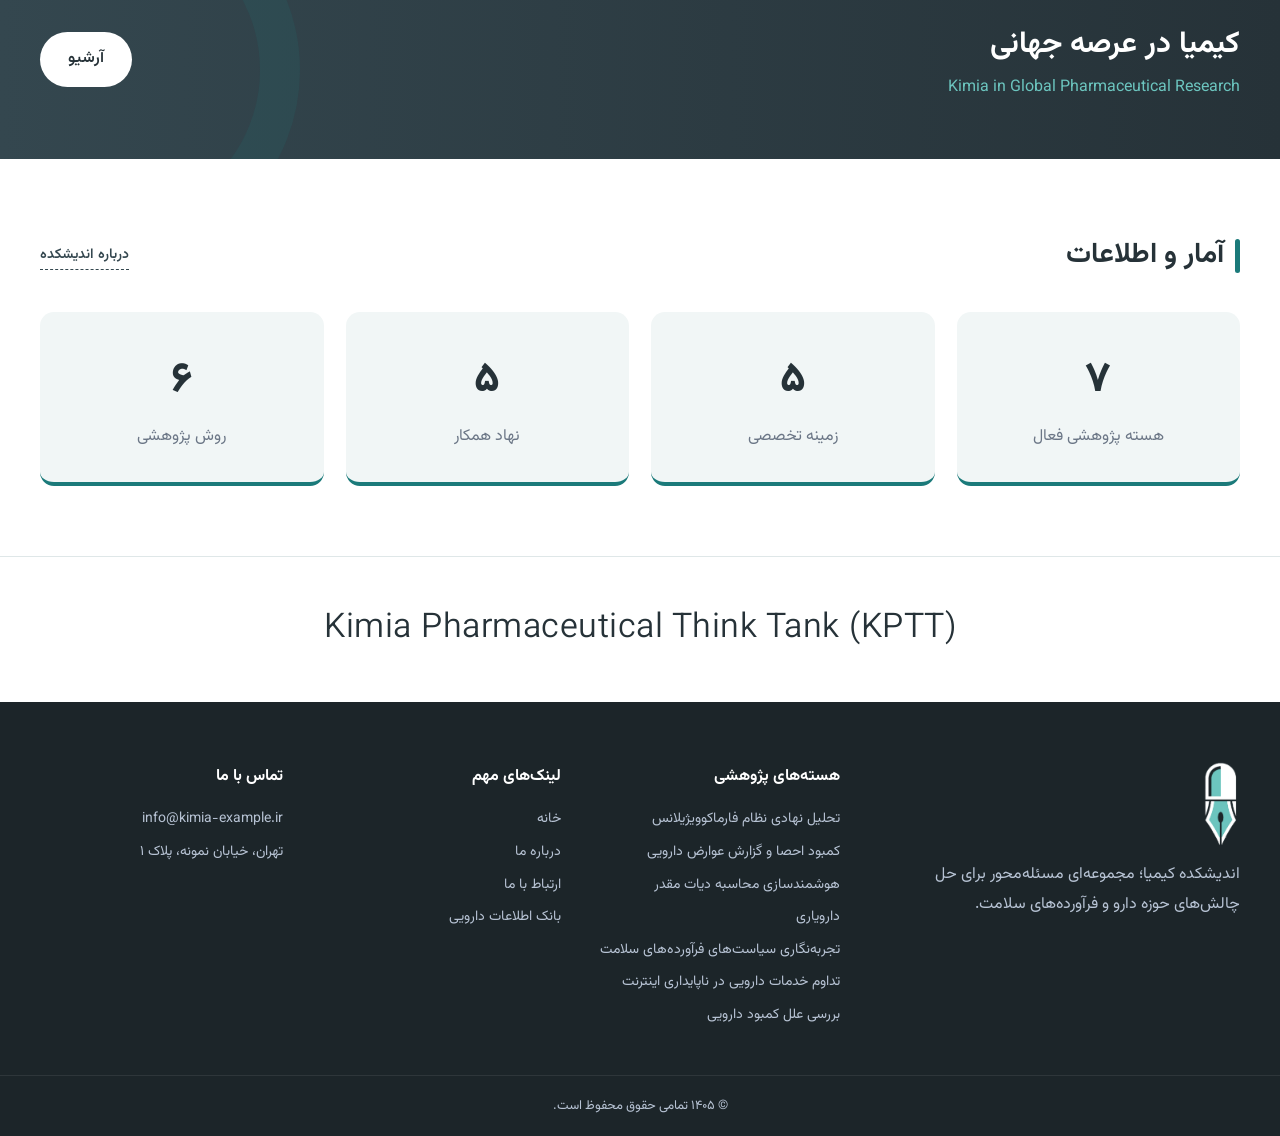
==== commit cc5548a3: "Show institutional partners as a single-row auto-advancing slideshow Co-Authored-By: Claude Opus 5.5" ====
--- a/index.html
+++ b/index.html
@@ -17,7 +17,7 @@
   <link rel="icon" href="images/favicon.png">
   <link rel="preconnect" href="https://fonts.googleapis.com">
   <link href="https://fonts.googleapis.com/css2?family=Vazirmatn:wght@300;400;600;800&display=swap" rel="stylesheet">
-  <link rel="stylesheet" href="css/style.css?v=18">
+  <link rel="stylesheet" href="css/style.css?v=19">
 </head>
 <body>
 <a class="skip" href="#main">پرش به محتوا</a>
@@ -109,7 +109,7 @@
         <p>مجموعه‌ای نخبگانی از کارگروه‌های تخصصی با رویکرد مسئله‌محور برای حل چالش‌های استراتژیک نظام سلامت کشور، با تمرکز بر حوزه دارو و فرآورده‌های سلامت.</p>
         <div class="hero__btns"><a href="about.html" class="btn btn--primary">درباره اندیشکده</a><a href="cores.html" class="btn btn--ghost">آشنایی با هسته‌ها</a></div>
       </div>
-      <img class="hero__img reveal" src="images/hero.svg?v=18" alt="">
+      <img class="hero__img reveal" src="images/hero.svg?v=19" alt="">
     </div>
   </section>
 
@@ -140,8 +140,13 @@
   <!-- دیپلماسی -->
   <section class="section" id="partners">
     <div class="container">
-      <div class="section__head"><h2>همکاری‌های نهادی</h2></div>
-      <div class="feature-grid" data-cards="partners"></div>
+      <div class="section__head"><h2>همکاری‌های نهادی</h2>
+        <div class="slider-nav"><button id="partnerPrev" aria-label="قبلی">›</button><button id="partnerNext" aria-label="بعدی">‹</button></div>
+      </div>
+      <div class="partner-slider reveal" id="partnerSlider">
+        <div class="partner-track" data-cards="partners"></div>
+      </div>
+      <div class="partner-dots" id="partnerDots"></div>
     </div>
   </section>
 
@@ -221,7 +226,7 @@
   <div class="copy">© <span id="year"></span> تمامی حقوق محفوظ است.</div>
 </footer>
 
-<script src="js/i18n.js?v=18"></script>
-<script src="js/main.js?v=18"></script>
+<script src="js/i18n.js?v=19"></script>
+<script src="js/main.js?v=19"></script>
 </body>
 </html>
--- a/css/style.css
+++ b/css/style.css
@@ -337,3 +337,16 @@
 .card--partner h4 { color: #fff; }
 .card--partner p { color: #c3d2d5; }
 .card--partner.card--feature .card__body { padding-block: 22px 26px; }
+
+/* اسلایدشوی همکاری‌های نهادی: یک ردیف، حرکت خودکار */
+.partner-slider { overflow: hidden; padding: 6px 2px 14px; margin: -6px -2px 0; }
+.partner-track { display: flex; gap: 22px; transition: transform .7s cubic-bezier(.45,.05,.25,1); will-change: transform; }
+.partner-track .card { flex: 0 0 calc((100% - 44px) / 3); }
+.partner-track .card:hover { transform: none; }
+.card--partner .card__body { flex: 1 1 auto; }
+.partner-dots { display: flex; justify-content: center; gap: 8px; margin-top: 18px; }
+.partner-dots button { width: 9px; height: 9px; border-radius: 50%; background: var(--line); transition: .3s; padding: 0; }
+.partner-dots button.active { width: 26px; border-radius: 6px; background: var(--accent); }
+@media (max-width: 1080px) { .partner-track .card { flex-basis: calc((100% - 22px) / 2); } }
+@media (max-width: 720px)  { .partner-track .card { flex-basis: 100%; } }
+@media (prefers-reduced-motion: reduce) { .partner-track { transition: none; } }
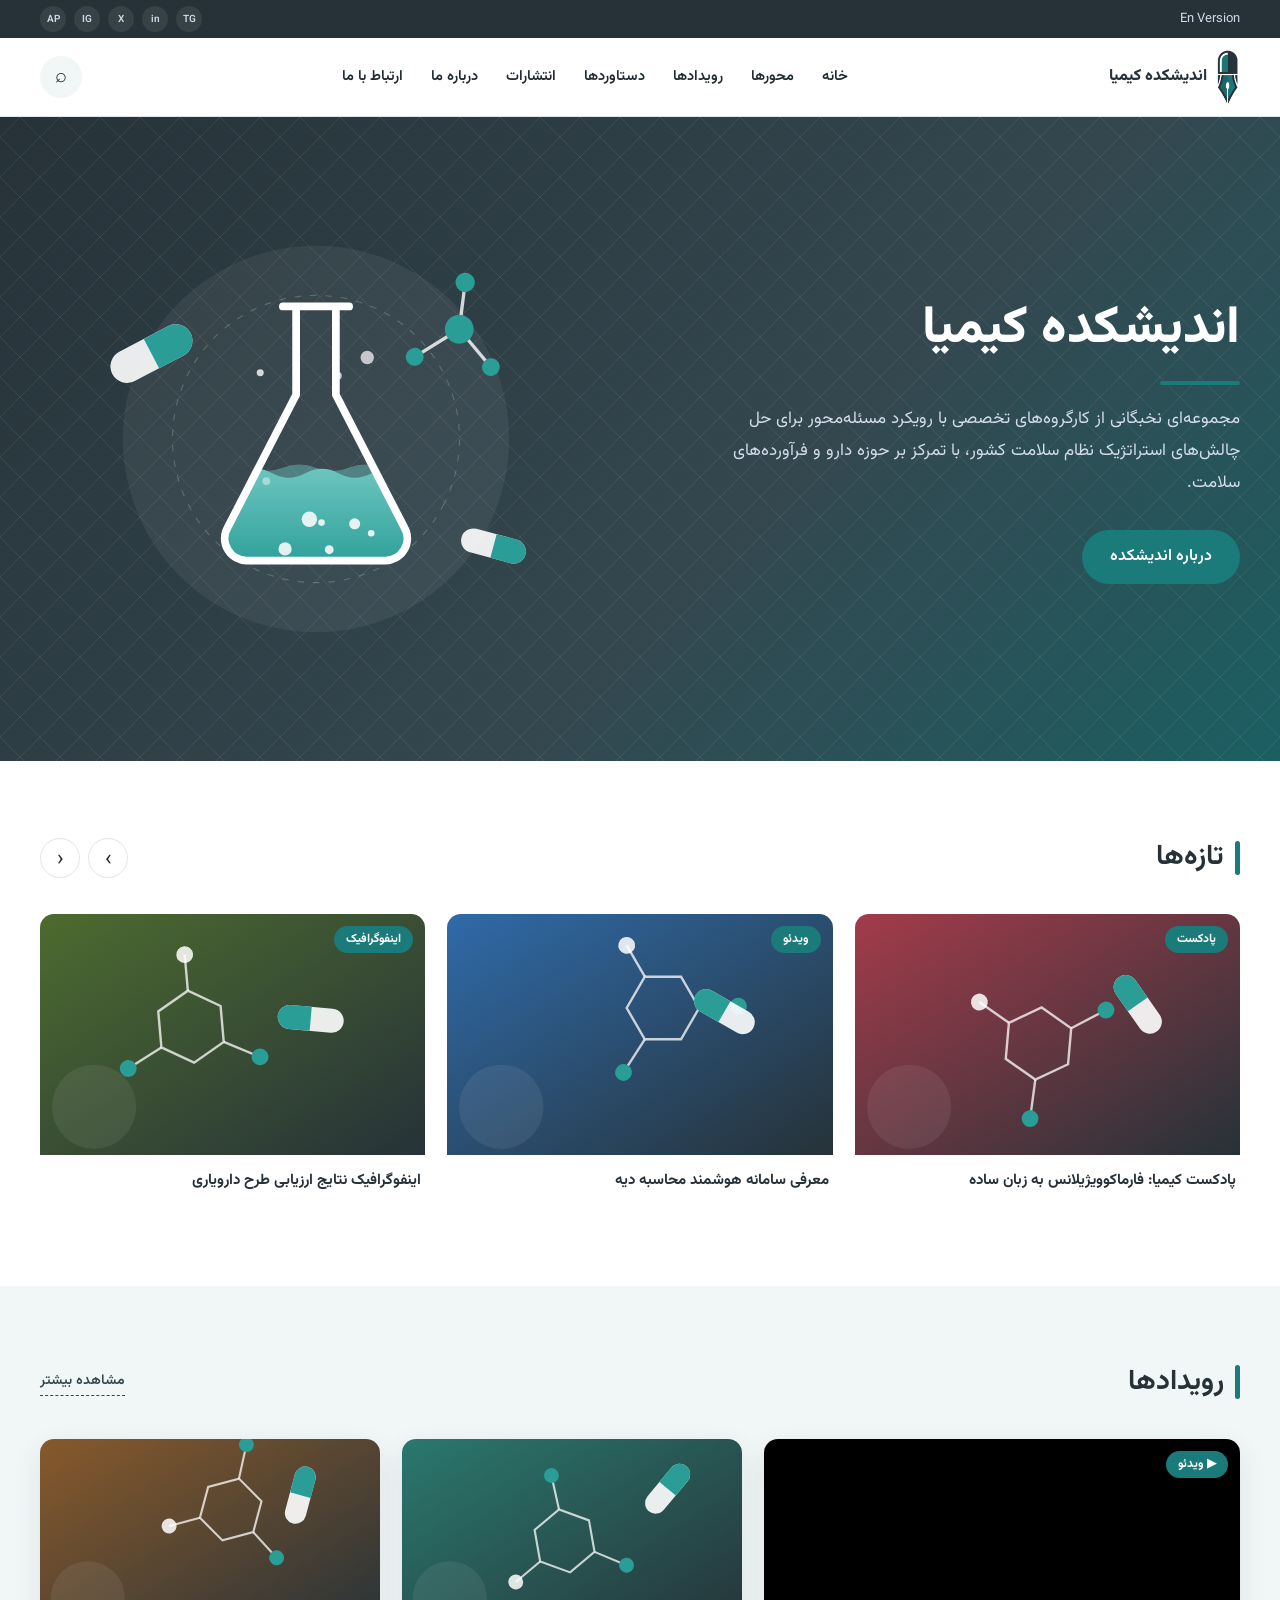
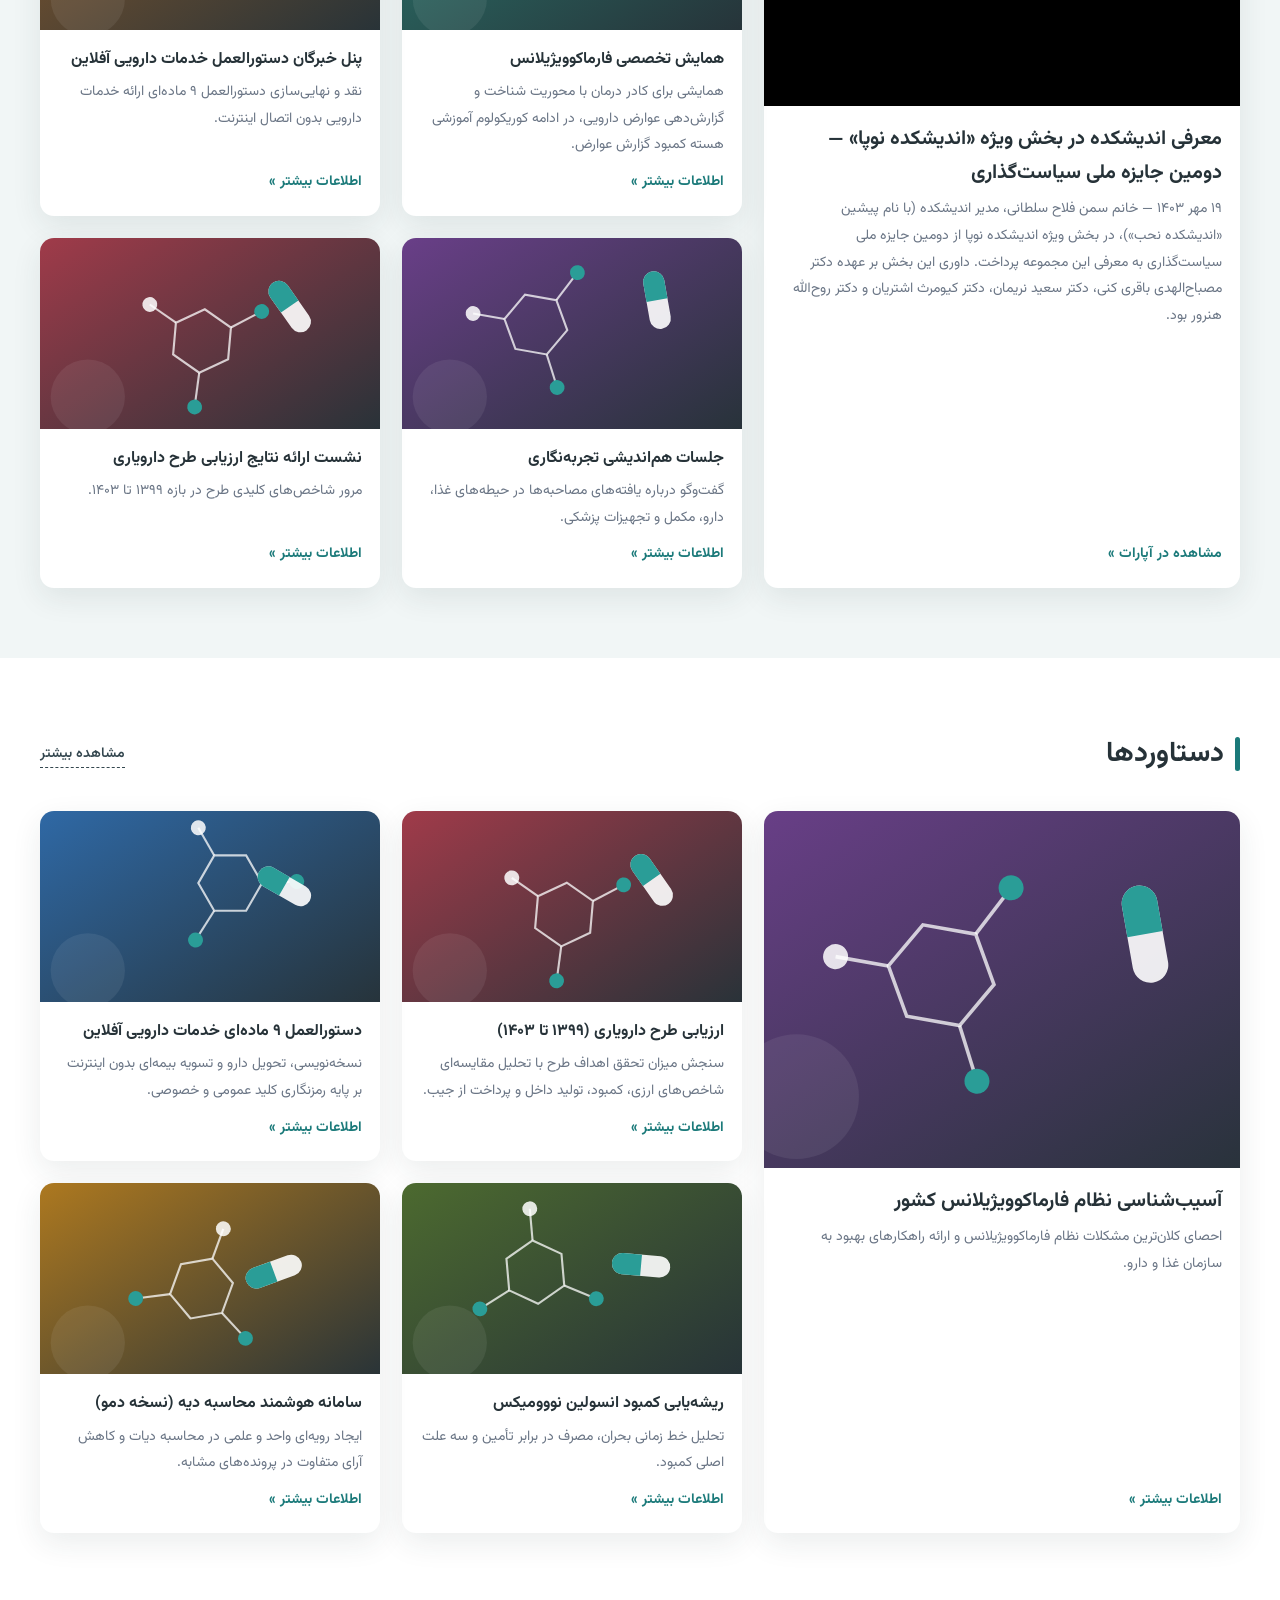
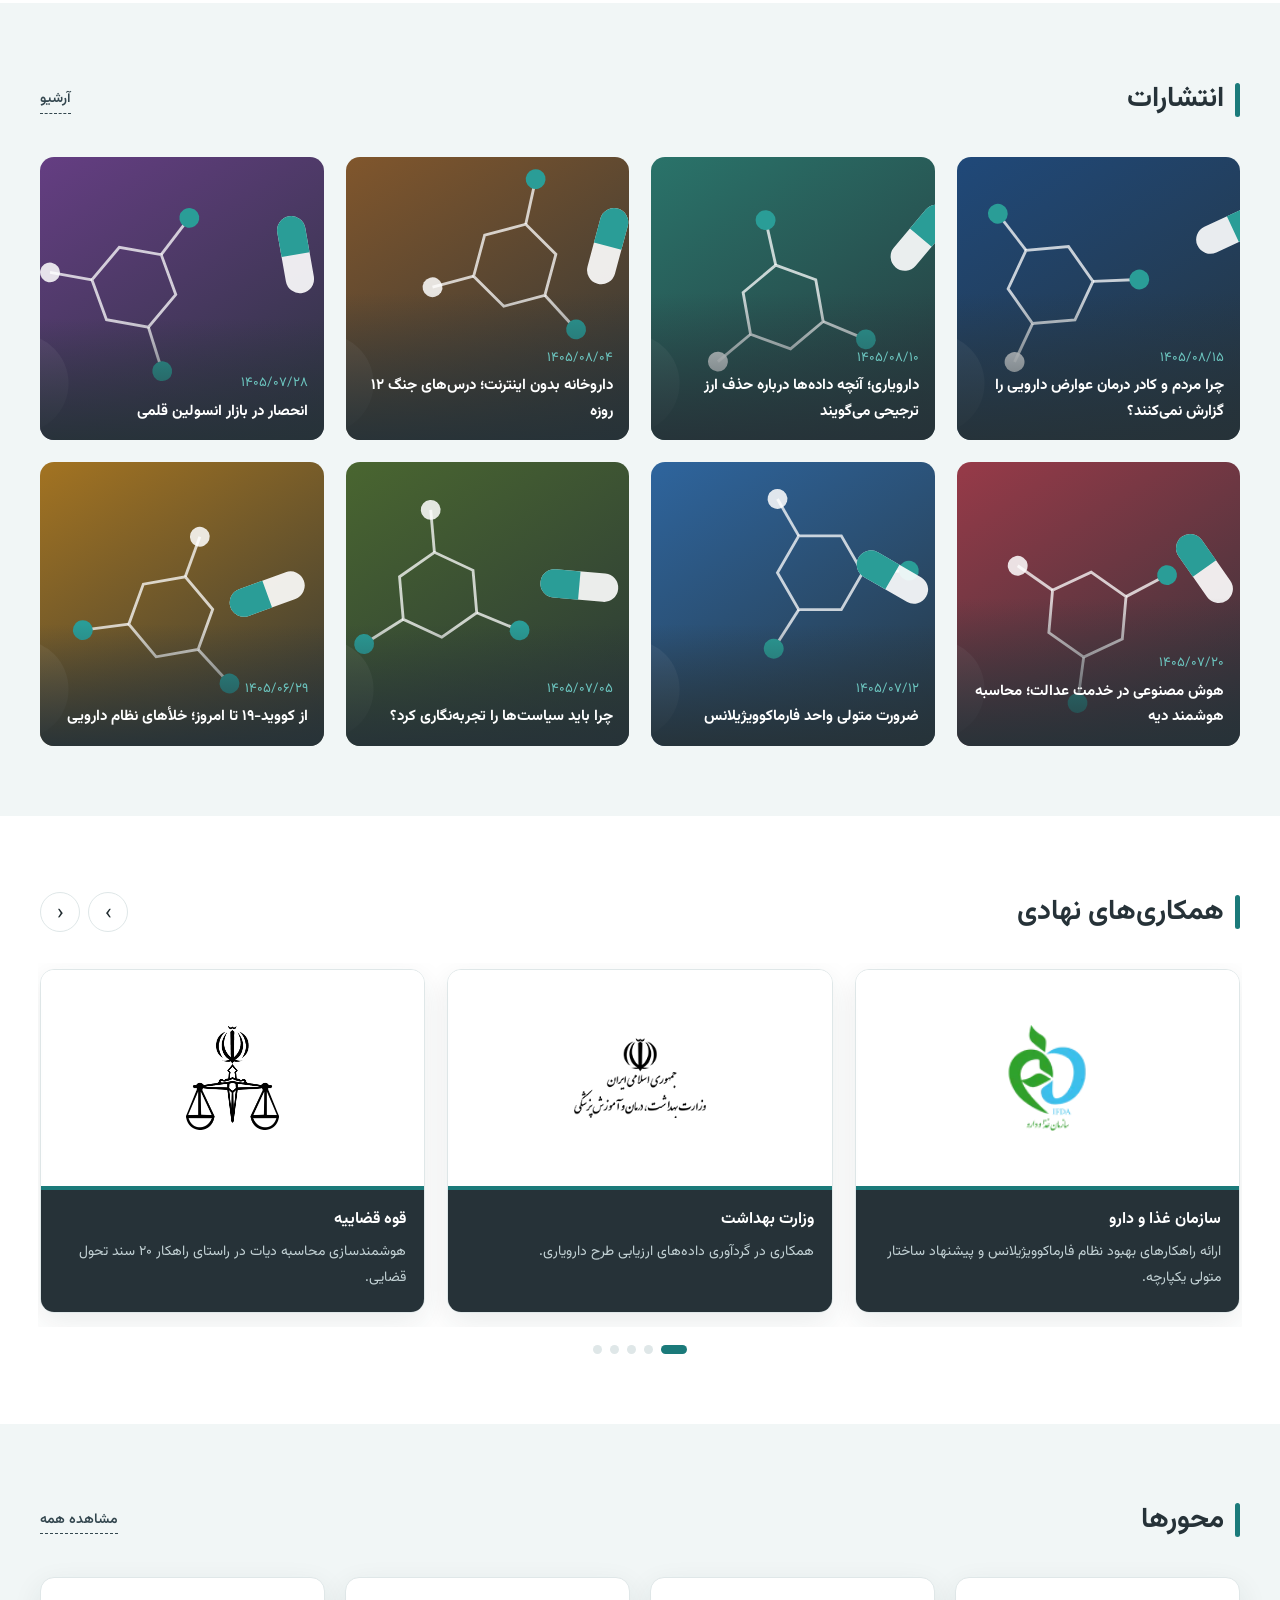
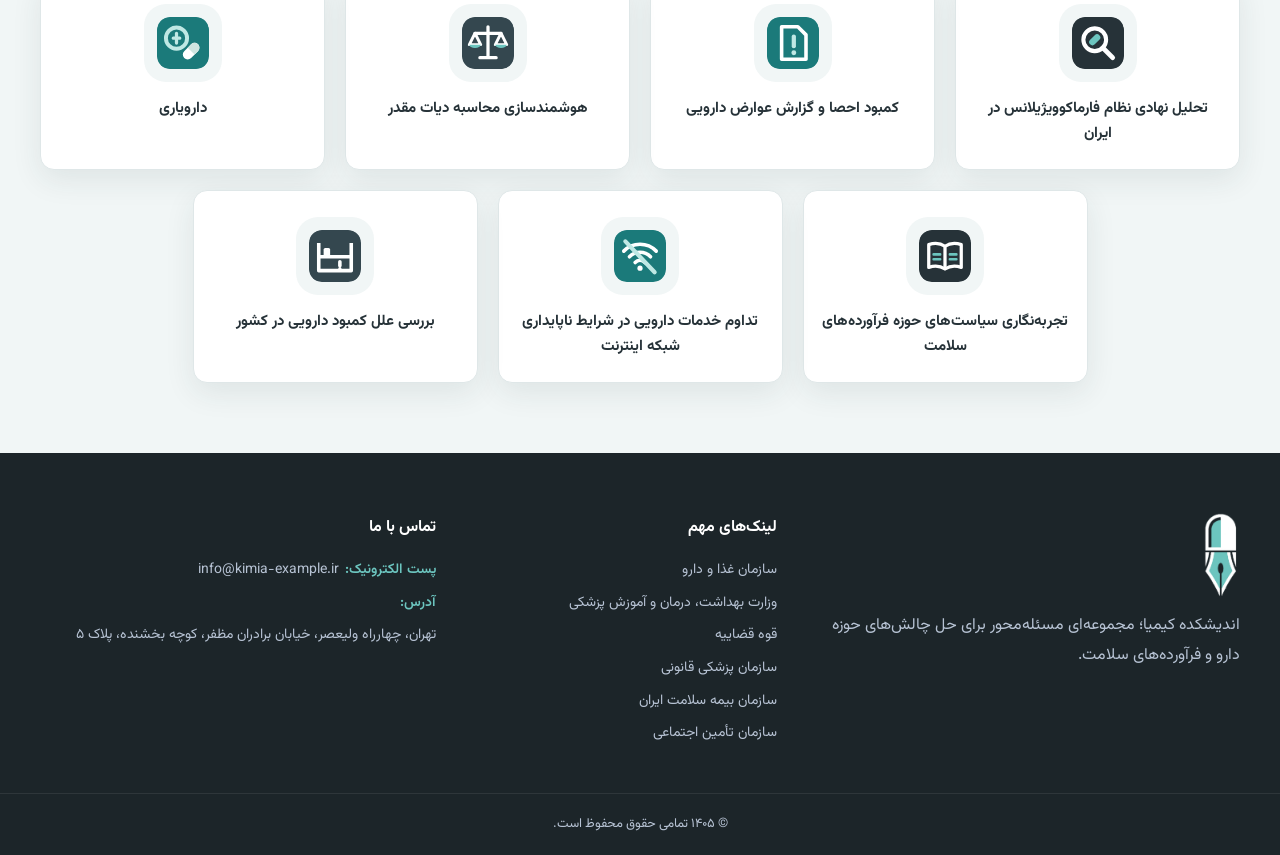
==== commit d1c378f8: "Reorder home page and menu, add research areas icons, single-core pages, partner links and contact i" ====
--- a/index.html
+++ b/index.html
@@ -17,7 +17,7 @@
   <link rel="icon" href="images/favicon.png">
   <link rel="preconnect" href="https://fonts.googleapis.com">
   <link href="https://fonts.googleapis.com/css2?family=Vazirmatn:wght@300;400;600;800&display=swap" rel="stylesheet">
-  <link rel="stylesheet" href="css/style.css?v=19">
+  <link rel="stylesheet" href="css/style.css?v=20">
 </head>
 <body>
 <a class="skip" href="#main">پرش به محتوا</a>
@@ -44,34 +44,20 @@
       <button class="nav__close" id="navClose" aria-label="بستن">✕</button>
       <ul>
         <li><a href="#">خانه</a></li>
-        <li class="has-sub"><a href="cores.html">هسته‌های پژوهشی</a><span class="chev">⌄</span>
+        <li class="has-sub"><a href="#axes">محورها</a><span class="chev">⌄</span>
           <ul class="sub mega">
-            <li><a href="cores.html#pv-system"><img src="images/g1.svg" alt="">تحلیل نهادی نظام فارماکوویژیلانس</a></li>
-            <li><a href="cores.html#adr-reporting"><img src="images/g2.svg" alt="">کمبود احصا و گزارش عوارض دارویی</a></li>
-            <li><a href="cores.html#diyat"><img src="images/g3.svg" alt="">هوشمندسازی محاسبه دیات مقدر</a></li>
-            <li><a href="cores.html#darooyari"><img src="images/g4.svg" alt="">دارویاری</a></li>
-            <li><a href="cores.html#experience"><img src="images/g5.svg" alt="">تجربه‌نگاری سیاست‌های فرآورده‌های سلامت</a></li>
-            <li><a href="cores.html#offline"><img src="images/g6.svg" alt="">تداوم خدمات دارویی در ناپایداری اینترنت</a></li>
-            <li><a href="cores.html#shortage"><img src="images/g7.svg" alt="">بررسی علل کمبود دارویی</a></li>
+            <li><a href="cores.html?c=pv-system"><img src="images/g1.svg" alt="">تحلیل نهادی نظام فارماکوویژیلانس</a></li>
+            <li><a href="cores.html?c=adr-reporting"><img src="images/g2.svg" alt="">کمبود احصا و گزارش عوارض دارویی</a></li>
+            <li><a href="cores.html?c=diyat"><img src="images/g3.svg" alt="">هوشمندسازی محاسبه دیات مقدر</a></li>
+            <li><a href="cores.html?c=darooyari"><img src="images/g4.svg" alt="">دارویاری</a></li>
+            <li><a href="cores.html?c=experience"><img src="images/g5.svg" alt="">تجربه‌نگاری سیاست‌های فرآورده‌های سلامت</a></li>
+            <li><a href="cores.html?c=offline"><img src="images/g6.svg" alt="">تداوم خدمات دارویی در ناپایداری اینترنت</a></li>
+            <li><a href="cores.html?c=shortage"><img src="images/g7.svg" alt="">بررسی علل کمبود دارویی</a></li>
           </ul>
         </li>
-        <li><a href="#publications">آرشیو مطالب</a></li>
         <li><a href="#events">رویدادها</a></li>
-        <li class="has-sub"><a href="#">پروژه‌ها</a><span class="chev">⌄</span>
-          <ul class="sub">
-            <li><a href="#">پروژه‌های جاری</a></li>
-            <li><a href="#">پروژه‌های پایان‌یافته</a></li>
-            <li><a href="#">دستاوردهای سیاستی</a></li>
-          </ul>
-        </li>
-        <li class="has-sub"><a href="#">نگارخانه</a><span class="chev">⌄</span>
-          <ul class="sub">
-            <li><a href="#">پادکست دارو</a></li>
-            <li><a href="#">تصاویر</a></li>
-            <li><a href="#">ویدئوها</a></li>
-            <li><a href="#">اینفوگرافیک</a></li>
-          </ul>
-        </li>
+        <li><a href="#achievements">دستاوردها</a></li>
+        <li><a href="#publications">انتشارات</a></li>
         <li class="has-sub"><a href="about.html">درباره ما</a><span class="chev">⌄</span>
           <ul class="sub">
             <li><a href="about.html#about">معرفی</a></li>
@@ -107,37 +93,47 @@
       <div class="hero__text reveal">
         <h1>اندیشکده کیمیا</h1>
         <p>مجموعه‌ای نخبگانی از کارگروه‌های تخصصی با رویکرد مسئله‌محور برای حل چالش‌های استراتژیک نظام سلامت کشور، با تمرکز بر حوزه دارو و فرآورده‌های سلامت.</p>
-        <div class="hero__btns"><a href="about.html" class="btn btn--primary">درباره اندیشکده</a><a href="cores.html" class="btn btn--ghost">آشنایی با هسته‌ها</a></div>
+        <div class="hero__btns"><a href="about.html" class="btn btn--primary">درباره اندیشکده</a></div>
       </div>
-      <img class="hero__img reveal" src="images/hero.svg?v=19" alt="">
+      <img class="hero__img reveal" src="images/hero.svg?v=20" alt="">
+    </div>
+  </section>
+
+  <!-- تازه‌ها -->
+  <section class="section" id="news">
+    <div class="container">
+      <div class="section__head"><h2>تازه‌ها</h2>
+        <div class="slider-nav"><button id="prev" aria-label="قبلی">›</button><button id="next" aria-label="بعدی">‹</button></div>
+      </div>
+      <div class="slider" id="slider"></div>
     </div>
   </section>
 
   <!-- رویدادها -->
-  <section class="section" id="events">
+  <section class="section section--alt" id="events">
     <div class="container">
       <div class="section__head"><h2>رویدادها</h2><a href="#">مشاهده بیشتر</a></div>
       <div class="feature-grid" data-cards="events"></div>
     </div>
   </section>
 
-  <!-- انتشارات -->
-  <section class="section section--alt" id="publications">
+  <!-- دستاوردها -->
+  <section class="section" id="achievements">
     <div class="container">
-      <div class="section__head"><h2>دستاوردها و خروجی‌ها</h2><a href="cores.html">مشاهده بیشتر</a></div>
+      <div class="section__head"><h2>دستاوردها</h2><a href="cores.html">مشاهده بیشتر</a></div>
       <div class="feature-grid" data-cards="pubs"></div>
     </div>
   </section>
 
-  <!-- بند برند -->
-  <section class="band">
-    <div class="container band__in">
-      <img src="images/logo-white.png" alt="">
-      <span>Kimia Pharmaceutical Think Tank</span>
+  <!-- انتشارات -->
+  <section class="section section--alt" id="publications">
+    <div class="container">
+      <div class="section__head"><h2>انتشارات</h2><a href="#">آرشیو</a></div>
+      <div class="square-grid" id="opinions"></div>
     </div>
   </section>
 
-  <!-- دیپلماسی -->
+  <!-- همکاری‌های نهادی -->
   <section class="section" id="partners">
     <div class="container">
       <div class="section__head"><h2>همکاری‌های نهادی</h2>
@@ -150,49 +146,13 @@
     </div>
   </section>
 
-  <!-- دیدگاه‌ها -->
-  <section class="section section--alt">
+  <!-- محورها: هسته‌های پژوهشی -->
+  <section class="section section--alt" id="axes">
     <div class="container">
-      <div class="section__head"><h2>دیدگاه‌های تخصصی</h2><a href="#">آرشیو</a></div>
-      <div class="square-grid" id="opinions"></div>
+      <div class="section__head"><h2>محورها</h2><a href="cores.html">مشاهده همه</a></div>
+      <div class="axes-grid" id="axesGrid"></div>
     </div>
   </section>
-
-  <!-- چندرسانه‌ای -->
-  <section class="section">
-    <div class="container">
-      <div class="section__head"><h2>تولیدات چندرسانه‌ای</h2>
-        <div class="slider-nav"><button id="prev">›</button><button id="next">‹</button></div>
-      </div>
-      <div class="slider" id="slider"></div>
-    </div>
-  </section>
-
-  <!-- افق جهانی -->
-  <section class="global">
-    <div class="container global__in reveal">
-      <div>
-        <h2>کیمیا در عرصه جهانی</h2>
-        <p class="sub-en">Kimia in Global Pharmaceutical Research</p>
-      </div>
-      <a href="#" class="btn btn--light">آرشیو</a>
-    </div>
-  </section>
-
-  <!-- آمار -->
-  <section class="section stats">
-    <div class="container">
-      <div class="section__head"><h2>آمار و اطلاعات</h2><a href="about.html">درباره اندیشکده</a></div>
-      <div class="stats__grid">
-        <div class="stat"><b data-count="7">0</b><span>هسته پژوهشی فعال</span></div>
-        <div class="stat"><b data-count="5">0</b><span>زمینه تخصصی</span></div>
-        <div class="stat"><b data-count="5">0</b><span>نهاد همکار</span></div>
-        <div class="stat"><b data-count="6">0</b><span>روش پژوهشی</span></div>
-      </div>
-    </div>
-  </section>
-
-  <section class="en-name"><div class="container"><h2>Kimia Pharmaceutical Think Tank (KPTT)</h2></div></section>
 </main>
 
 <!-- فوتر -->
@@ -203,30 +163,28 @@
       <p>اندیشکده کیمیا؛ مجموعه‌ای مسئله‌محور برای حل چالش‌های حوزه دارو و فرآورده‌های سلامت.</p>
     </div>
     <div>
-      <h4>هسته‌های پژوهشی</h4>
-      <ul>
-        <li><a href="cores.html#pv-system">تحلیل نهادی نظام فارماکوویژیلانس</a></li>
-        <li><a href="cores.html#adr-reporting">کمبود احصا و گزارش عوارض دارویی</a></li>
-        <li><a href="cores.html#diyat">هوشمندسازی محاسبه دیات مقدر</a></li>
-        <li><a href="cores.html#darooyari">دارویاری</a></li>
-        <li><a href="cores.html#experience">تجربه‌نگاری سیاست‌های فرآورده‌های سلامت</a></li>
-        <li><a href="cores.html#offline">تداوم خدمات دارویی در ناپایداری اینترنت</a></li>
-        <li><a href="cores.html#shortage">بررسی علل کمبود دارویی</a></li>
+      <h4>لینک‌های مهم</h4>
+      <ul class="partner-links">
+        <li><a href="https://www.fda.gov.ir" target="_blank" rel="noopener">سازمان غذا و دارو</a></li>
+        <li><a href="https://behdasht.gov.ir" target="_blank" rel="noopener">وزارت بهداشت، درمان و آموزش پزشکی</a></li>
+        <li><a href="https://www.eadl.ir" target="_blank" rel="noopener">قوه قضاییه</a></li>
+        <li><a href="https://www.lmo.ir" target="_blank" rel="noopener">سازمان پزشکی قانونی</a></li>
+        <li><a href="https://ihio.gov.ir" target="_blank" rel="noopener">سازمان بیمه سلامت ایران</a></li>
+        <li><a href="https://www.tamin.ir" target="_blank" rel="noopener">سازمان تأمین اجتماعی</a></li>
       </ul>
     </div>
     <div>
-      <h4>لینک‌های مهم</h4>
-      <ul><li><a href="#">خانه</a></li><li><a href="about.html">درباره ما</a></li><li><a href="#footer">ارتباط با ما</a></li><li><a href="#">بانک اطلاعات دارویی</a></li></ul>
-    </div>
-    <div>
       <h4>تماس با ما</h4>
-      <ul class="contact"><li>info@kimia-example.ir</li><li>تهران، خیابان نمونه، پلاک ۱</li></ul>
+      <ul class="contact">
+        <li><span class="contact__label">پست الکترونیک:</span> <a href="mailto:info@kimia-example.ir" dir="ltr">info@kimia-example.ir</a></li>
+        <li><span class="contact__label">آدرس:</span> <span>تهران، چهارراه ولیعصر، خیابان برادران مظفر، کوچه بخشنده، پلاک ۵</span></li>
+      </ul>
     </div>
   </div>
   <div class="copy">© <span id="year"></span> تمامی حقوق محفوظ است.</div>
 </footer>
 
-<script src="js/i18n.js?v=19"></script>
-<script src="js/main.js?v=19"></script>
+<script src="js/i18n.js?v=20"></script>
+<script src="js/main.js?v=20"></script>
 </body>
 </html>
--- a/css/style.css
+++ b/css/style.css
@@ -350,3 +350,30 @@
 @media (max-width: 1080px) { .partner-track .card { flex-basis: calc((100% - 22px) / 2); } }
 @media (max-width: 720px)  { .partner-track .card { flex-basis: 100%; } }
 @media (prefers-reduced-motion: reduce) { .partner-track { transition: none; } }
+
+/* ================= محورها (صفحه اصلی) ================= */
+.axes-grid { display: flex; flex-wrap: wrap; justify-content: center; gap: 20px; }
+.axis { flex: 0 1 calc((100% - 60px) / 4); min-width: 200px; display: flex; flex-direction: column; align-items: center; text-align: center;
+  gap: 14px; background: #fff; border: 1px solid var(--line); border-radius: var(--radius); padding: 26px 18px 22px;
+  box-shadow: var(--shadow); transition: transform .3s, border-color .3s, box-shadow .3s; }
+.axis:hover { transform: translateY(-6px); border-color: var(--accent); box-shadow: 0 14px 34px rgba(27,122,122,.18); }
+.axis__icon { width: 78px; height: 78px; border-radius: 22px; display: grid; place-items: center; background: var(--bg-alt);
+  transition: background .3s; }
+.axis__icon img { width: 52px; height: 52px; border-radius: 12px; }
+.axis:hover .axis__icon { background: rgba(27,122,122,.12); }
+.axis__title { color: var(--navy); font-weight: 700; font-size: 15px; line-height: 1.7; }
+@media (max-width: 1080px) { .axis { flex-basis: calc((100% - 40px) / 3); } }
+@media (max-width: 720px)  { .axis { flex-basis: calc((100% - 20px) / 2); min-width: 0; padding: 20px 12px 18px; }
+  .axis__icon { width: 64px; height: 64px; } .axis__icon img { width: 42px; height: 42px; } .axis__title { font-size: 13.5px; } }
+
+/* صفحه هسته‌ها: تب فعال */
+.core-tabs a.active { background: var(--accent); border-color: var(--accent); color: #fff; }
+.core-tabs a:not(:has(img)) { padding-inline: 16px; }
+
+/* ================= فوتر: سه ستون ================= */
+.footer__grid { grid-template-columns: 1.4fr 1fr 1.3fr; }
+.contact li { display: flex; gap: 6px; flex-wrap: wrap; line-height: 1.9; }
+.contact__label { color: var(--accent-2); font-weight: 600; }
+.contact a { direction: ltr; }
+@media (max-width: 1080px) { .footer__grid { grid-template-columns: 1fr 1fr; } .footer__grid > div:first-child { grid-column: 1 / -1; } }
+@media (max-width: 720px)  { .footer__grid { grid-template-columns: 1fr; } }
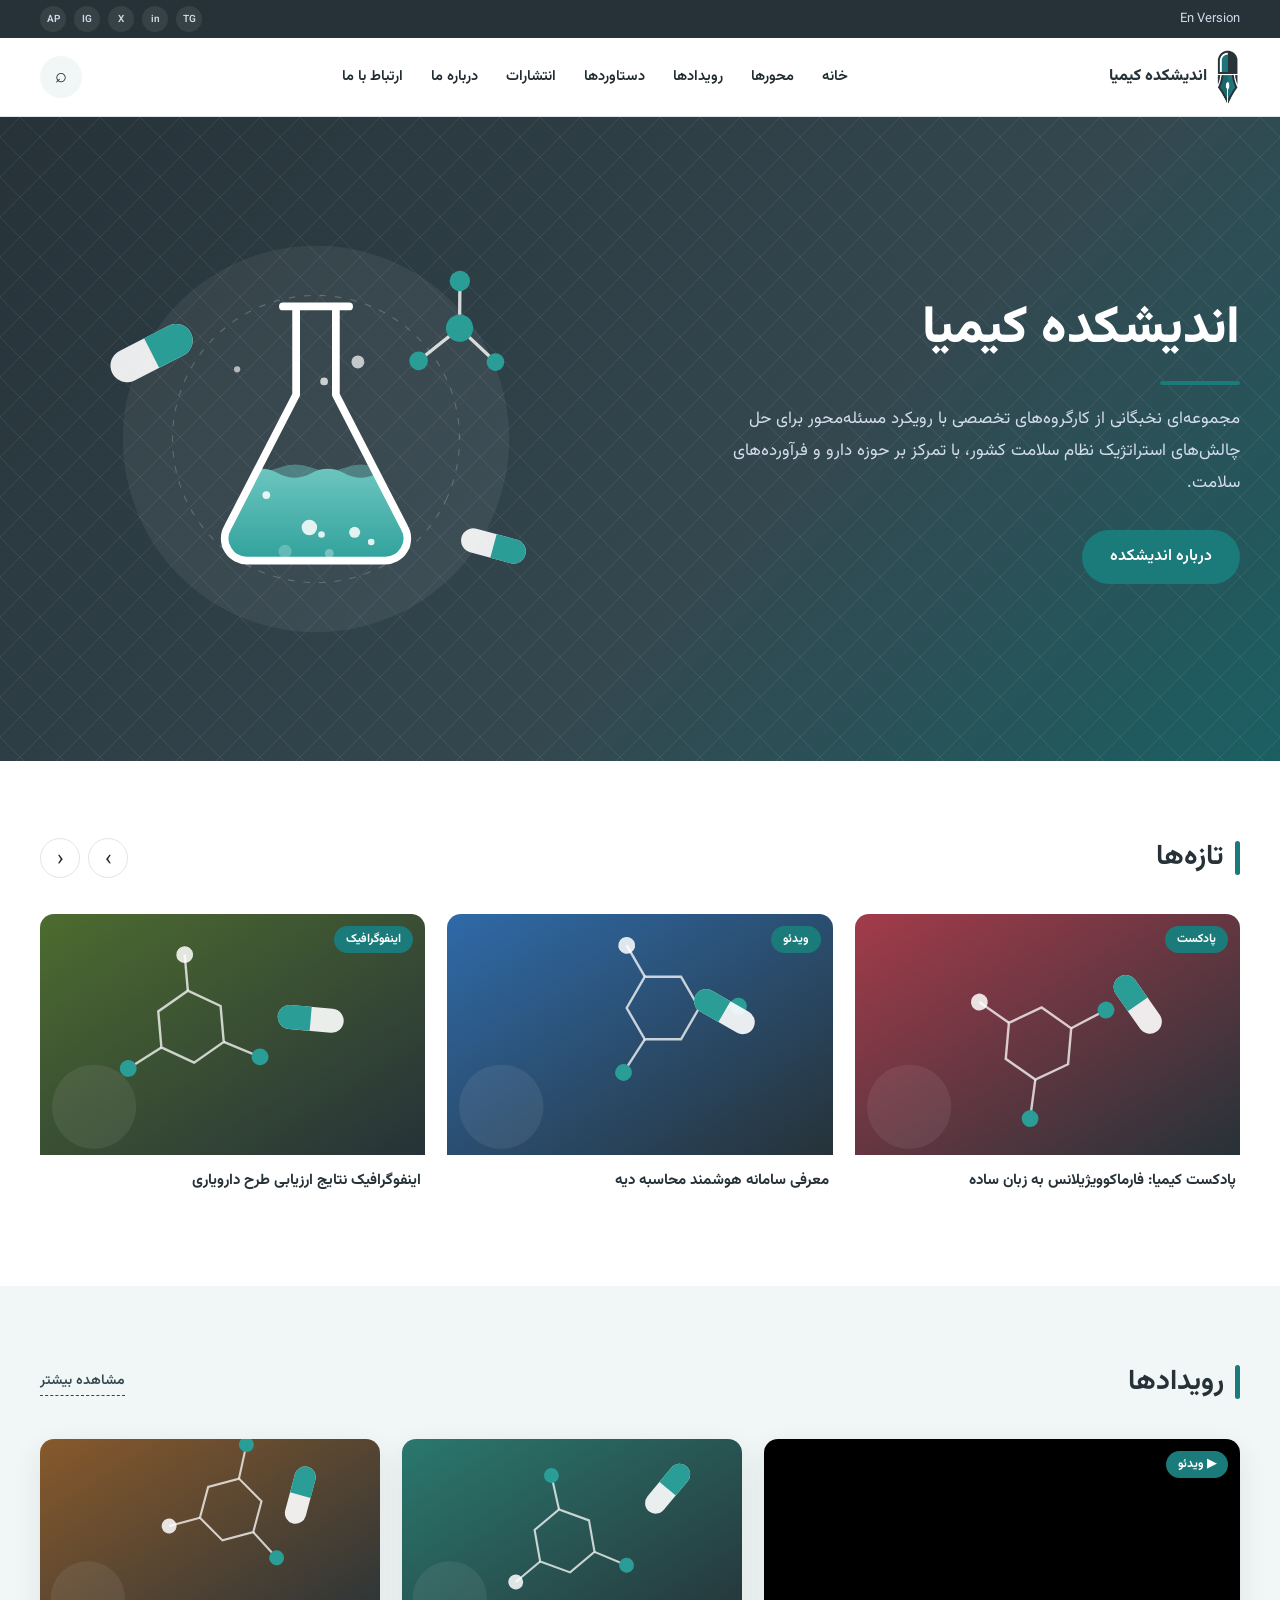
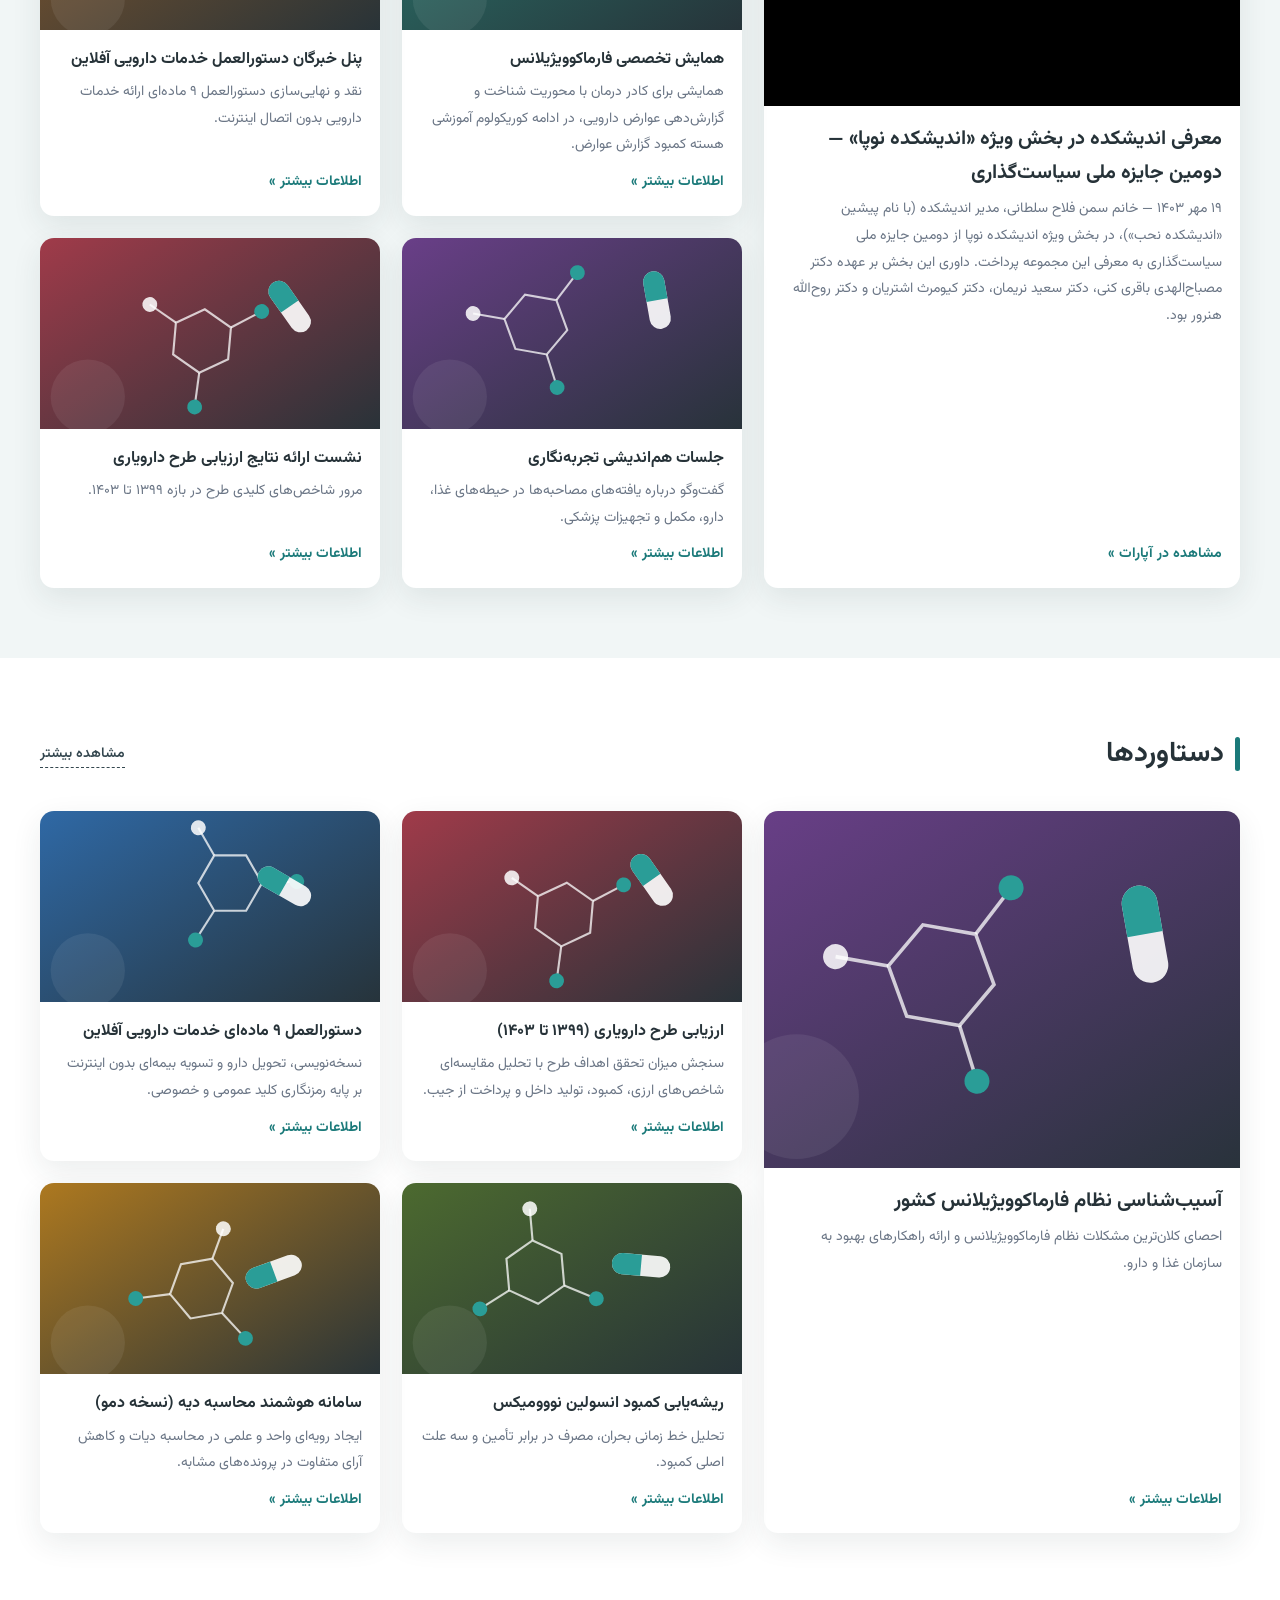
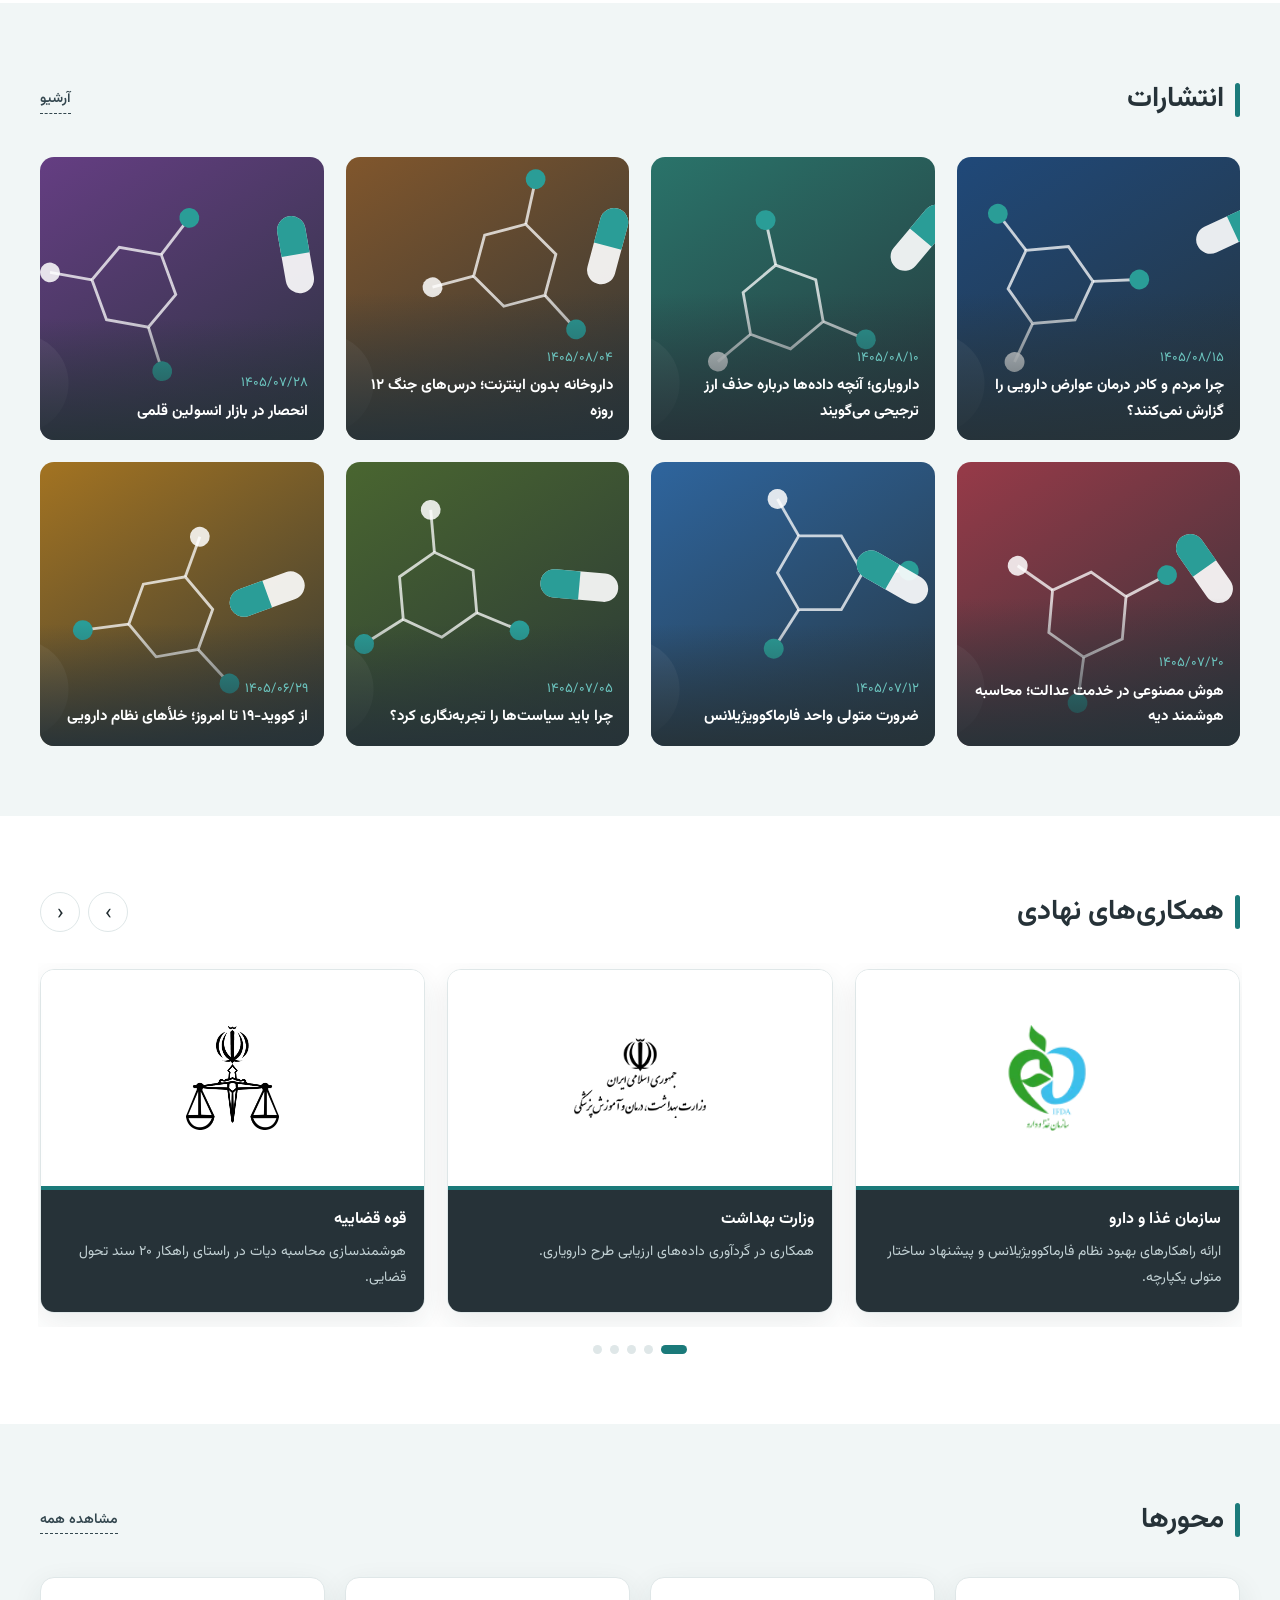
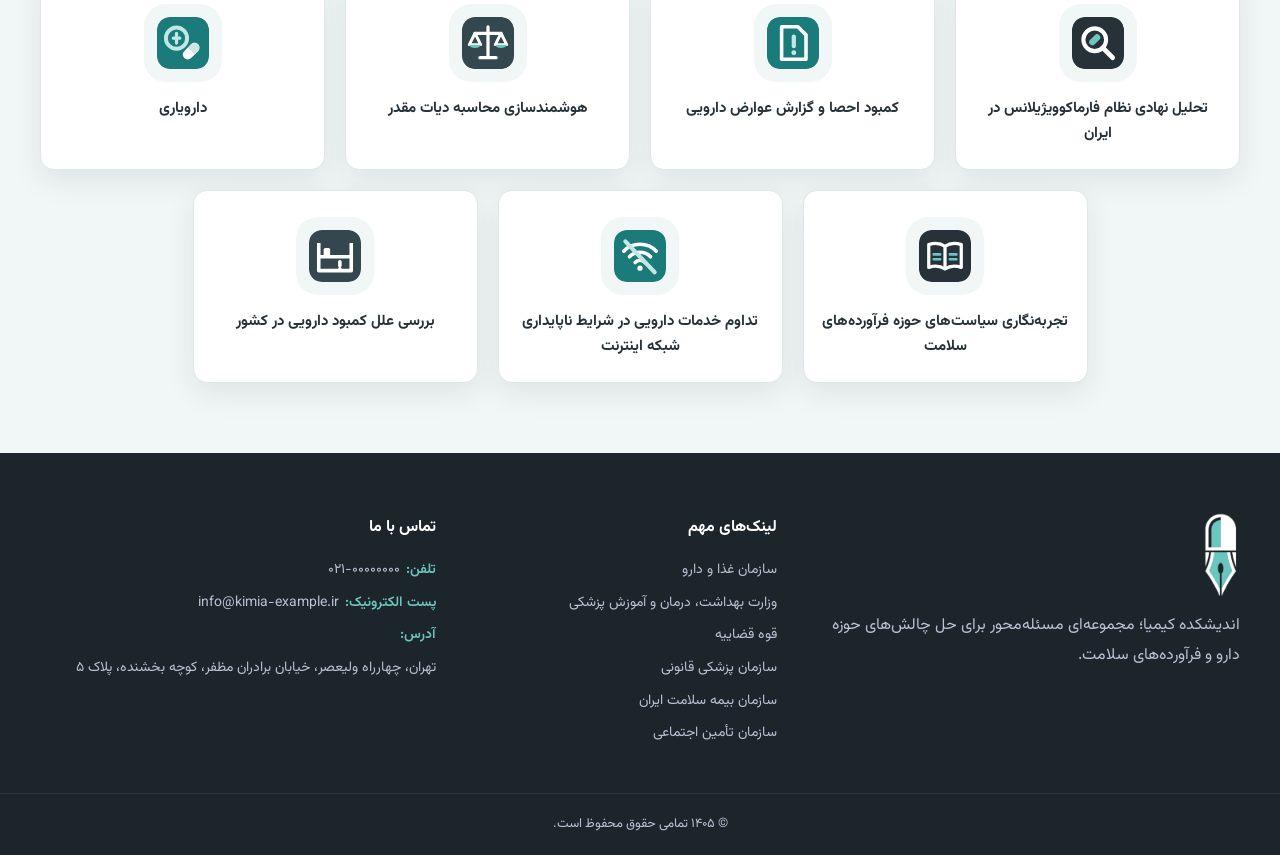
==== commit 22f91a67: "Fix mobile menu taps, remove core members, add phone to contact info Co-Authored-By: Claude Opus 5.5" ====
--- a/index.html
+++ b/index.html
@@ -17,7 +17,7 @@
   <link rel="icon" href="images/favicon.png">
   <link rel="preconnect" href="https://fonts.googleapis.com">
   <link href="https://fonts.googleapis.com/css2?family=Vazirmatn:wght@300;400;600;800&display=swap" rel="stylesheet">
-  <link rel="stylesheet" href="css/style.css?v=20">
+  <link rel="stylesheet" href="css/style.css?v=21">
 </head>
 <body>
 <a class="skip" href="#main">پرش به محتوا</a>
@@ -62,7 +62,6 @@
           <ul class="sub">
             <li><a href="about.html#about">معرفی</a></li>
             <li><a href="about.html#approach">رویکرد و روش کار</a></li>
-            <li><a href="cores.html">اعضای هسته‌ها</a></li>
           </ul>
         </li>
         <li><a href="#footer">ارتباط با ما</a></li>
@@ -95,7 +94,7 @@
         <p>مجموعه‌ای نخبگانی از کارگروه‌های تخصصی با رویکرد مسئله‌محور برای حل چالش‌های استراتژیک نظام سلامت کشور، با تمرکز بر حوزه دارو و فرآورده‌های سلامت.</p>
         <div class="hero__btns"><a href="about.html" class="btn btn--primary">درباره اندیشکده</a></div>
       </div>
-      <img class="hero__img reveal" src="images/hero.svg?v=20" alt="">
+      <img class="hero__img reveal" src="images/hero.svg?v=21" alt="">
     </div>
   </section>
 
@@ -176,6 +175,7 @@
     <div>
       <h4>تماس با ما</h4>
       <ul class="contact">
+        <li><span class="contact__label">تلفن:</span> <a href="tel:+982100000000" dir="ltr">۰۲۱-۰۰۰۰۰۰۰۰</a></li>
         <li><span class="contact__label">پست الکترونیک:</span> <a href="mailto:info@kimia-example.ir" dir="ltr">info@kimia-example.ir</a></li>
         <li><span class="contact__label">آدرس:</span> <span>تهران، چهارراه ولیعصر، خیابان برادران مظفر، کوچه بخشنده، پلاک ۵</span></li>
       </ul>
@@ -184,7 +184,7 @@
   <div class="copy">© <span id="year"></span> تمامی حقوق محفوظ است.</div>
 </footer>
 
-<script src="js/i18n.js?v=20"></script>
-<script src="js/main.js?v=20"></script>
+<script src="js/i18n.js?v=21"></script>
+<script src="js/main.js?v=21"></script>
 </body>
 </html>
--- a/css/style.css
+++ b/css/style.css
@@ -377,3 +377,15 @@
 .contact a { direction: ltr; }
 @media (max-width: 1080px) { .footer__grid { grid-template-columns: 1fr 1fr; } .footer__grid > div:first-child { grid-column: 1 / -1; } }
 @media (max-width: 720px)  { .footer__grid { grid-template-columns: 1fr; } }
+
+/* رفع مشکل منوی موبایل:
+   پرده تیره باید زیر هدر (و منوی داخل آن) باشد تا لمس گزینه‌ها به خود لینک برسد؛
+   و در موبایل هدر نباید backdrop-filter داشته باشد، چون منوی ثابت را نسبت به هدر جای‌گذاری می‌کند نه صفحه. */
+.overlay { z-index: 40; }
+@media (max-width: 1080px) {
+  .header { backdrop-filter: none; -webkit-backdrop-filter: none; background: #fff; }
+  .nav { height: 100dvh; }
+}
+body.nav-open { overflow: hidden; }
+/* فلش زیرمنو در موبایل: هدف لمسی بزرگ‌تر */
+@media (max-width: 1080px) { .chev { padding: 8px 16px; top: 2px; } }
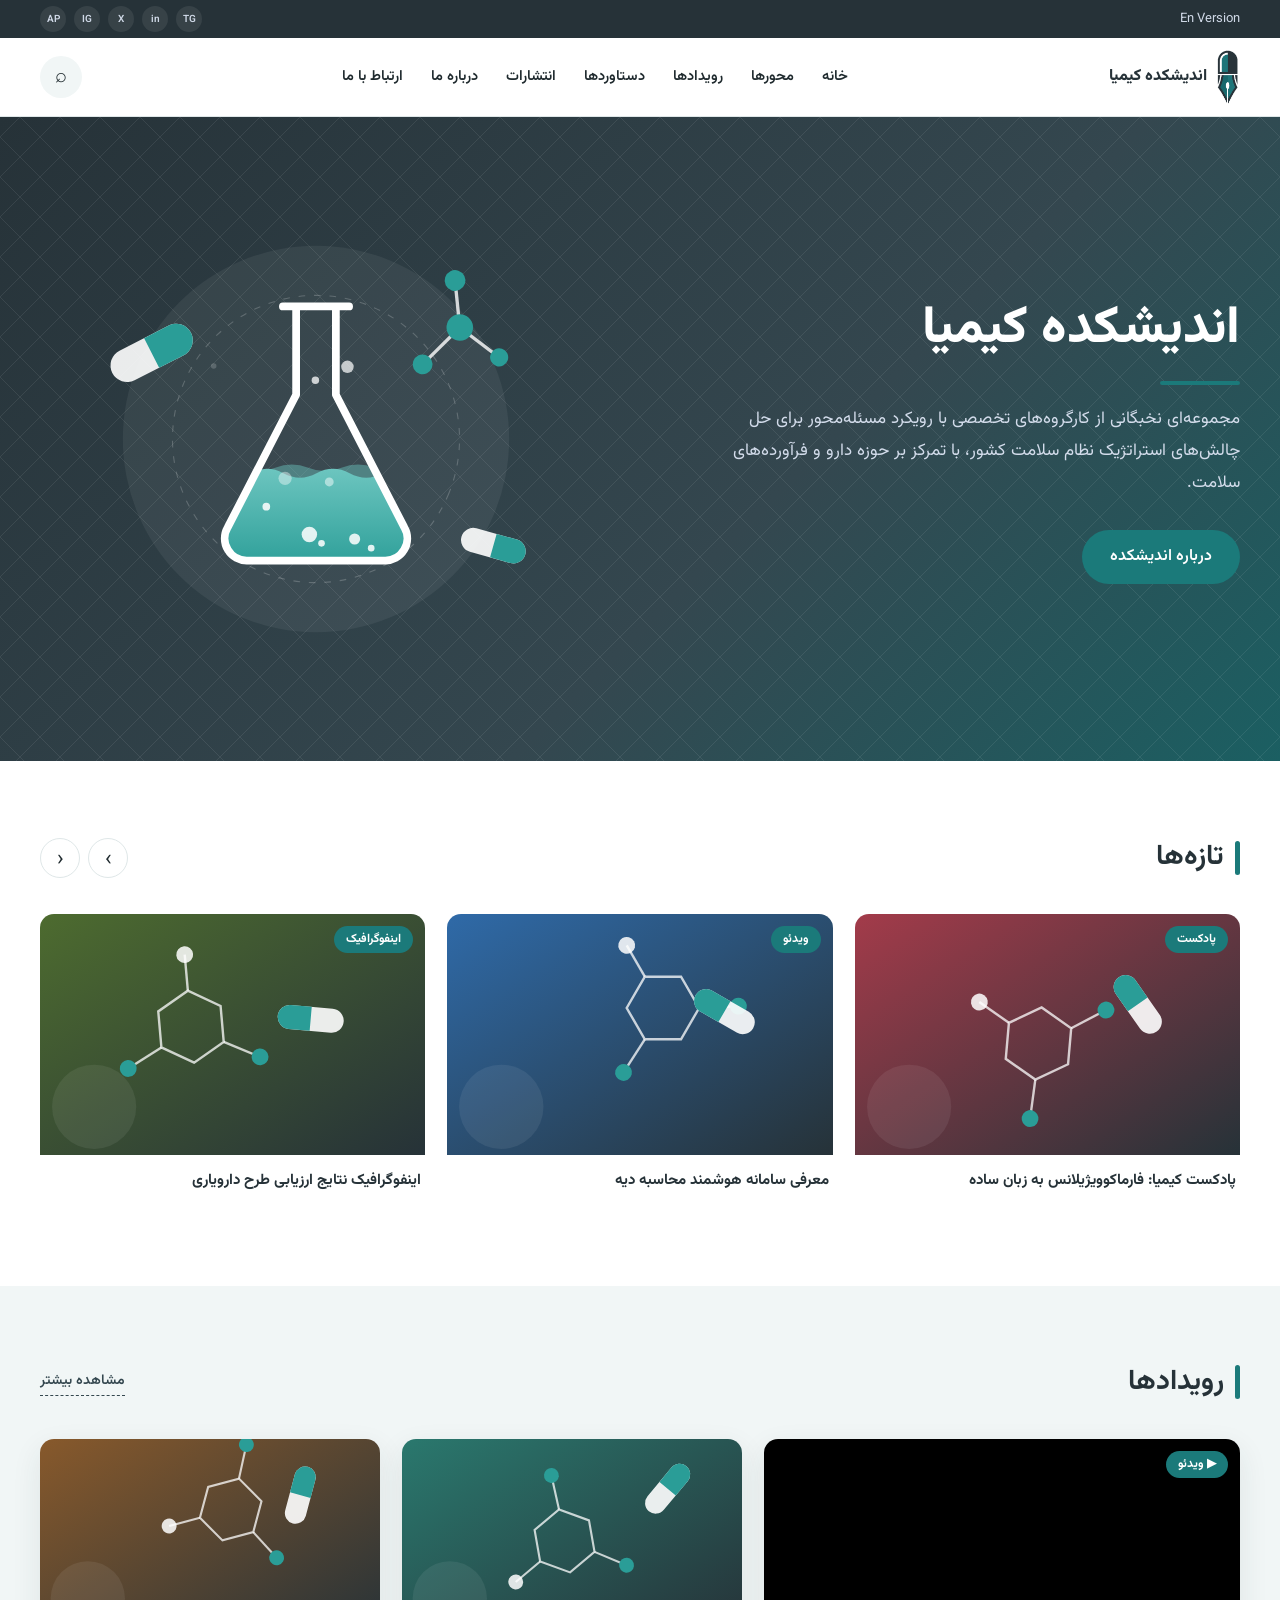
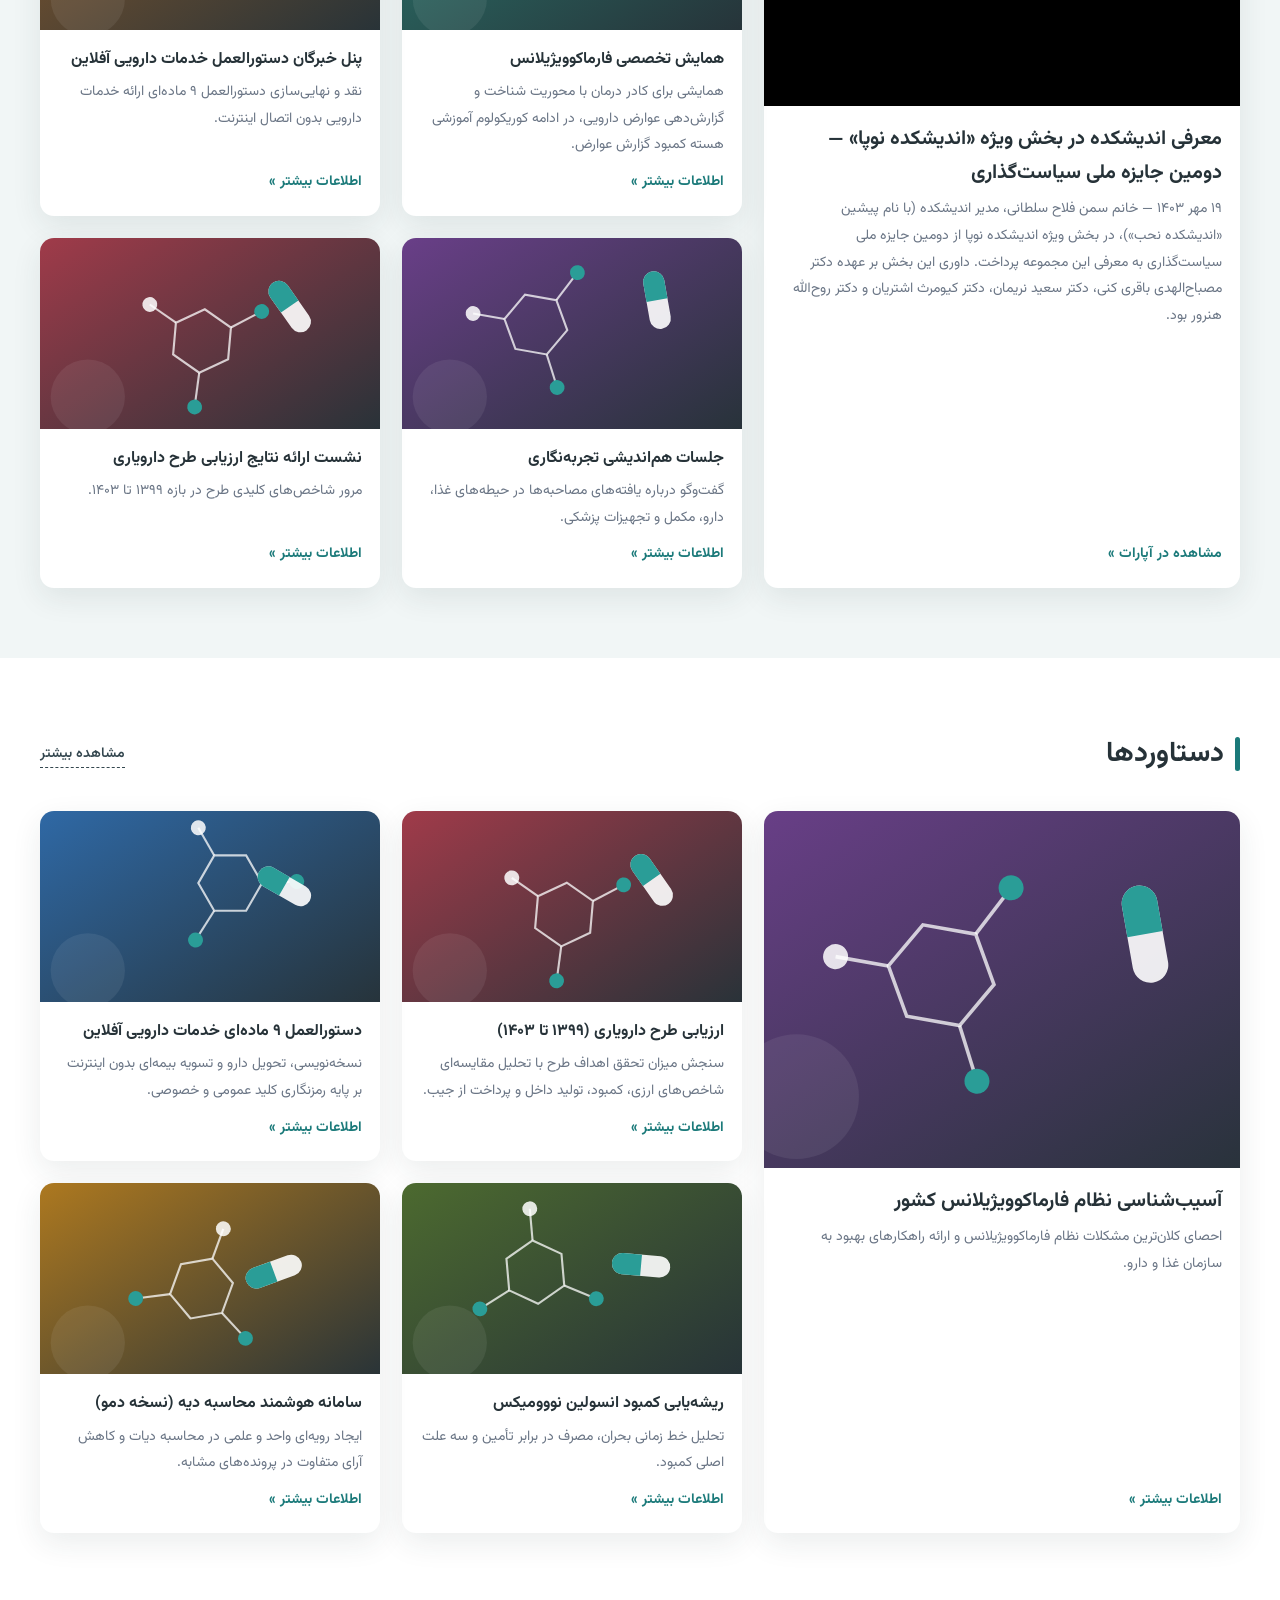
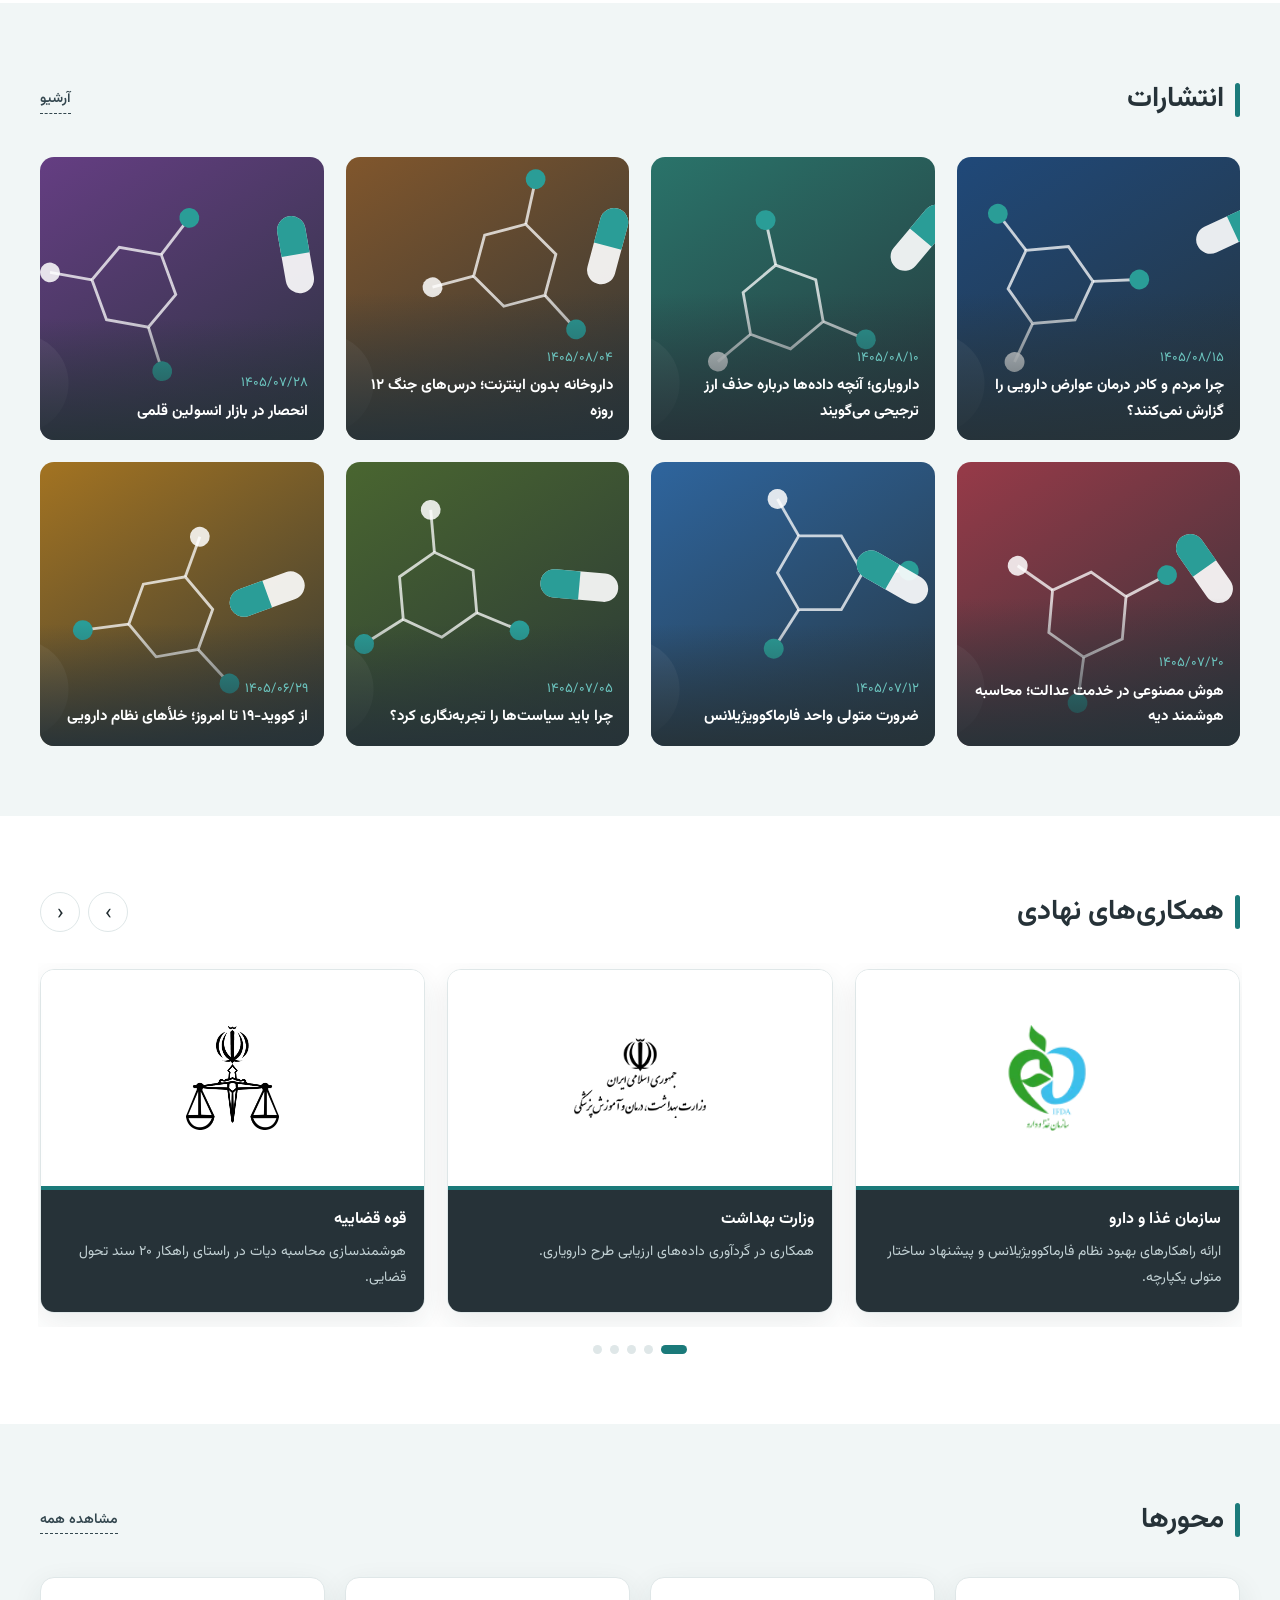
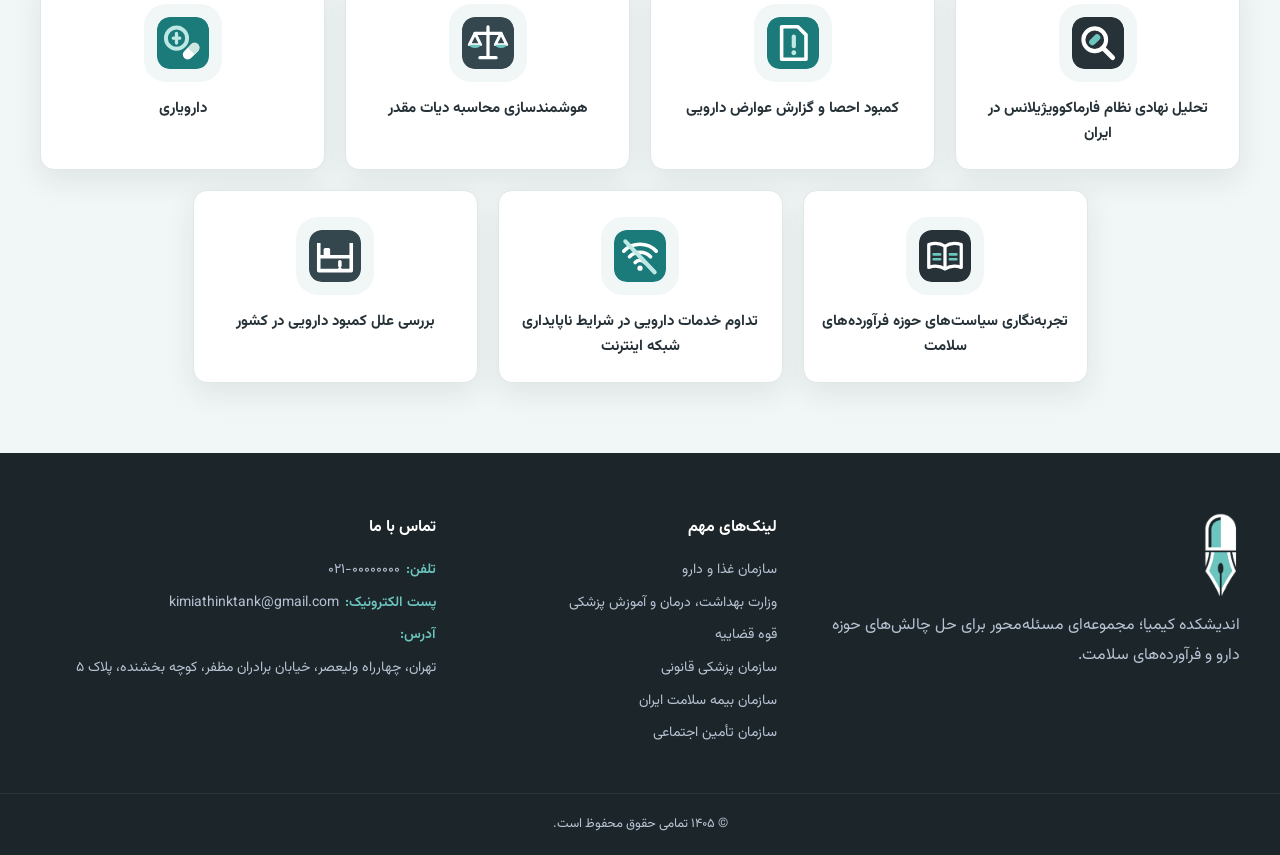
==== commit fbee7d99: "Set contact email to kimiathinktank@gmail.com Co-Authored-By: Claude Opus 5.5 <noreply@anthropic.com" ====
--- a/index.html
+++ b/index.html
@@ -176,7 +176,7 @@
       <h4>تماس با ما</h4>
       <ul class="contact">
         <li><span class="contact__label">تلفن:</span> <a href="tel:+982100000000" dir="ltr">۰۲۱-۰۰۰۰۰۰۰۰</a></li>
-        <li><span class="contact__label">پست الکترونیک:</span> <a href="mailto:info@kimia-example.ir" dir="ltr">info@kimia-example.ir</a></li>
+        <li><span class="contact__label">پست الکترونیک:</span> <a href="mailto:kimiathinktank@gmail.com" dir="ltr">kimiathinktank@gmail.com</a></li>
         <li><span class="contact__label">آدرس:</span> <span>تهران، چهارراه ولیعصر، خیابان برادران مظفر، کوچه بخشنده، پلاک ۵</span></li>
       </ul>
     </div>
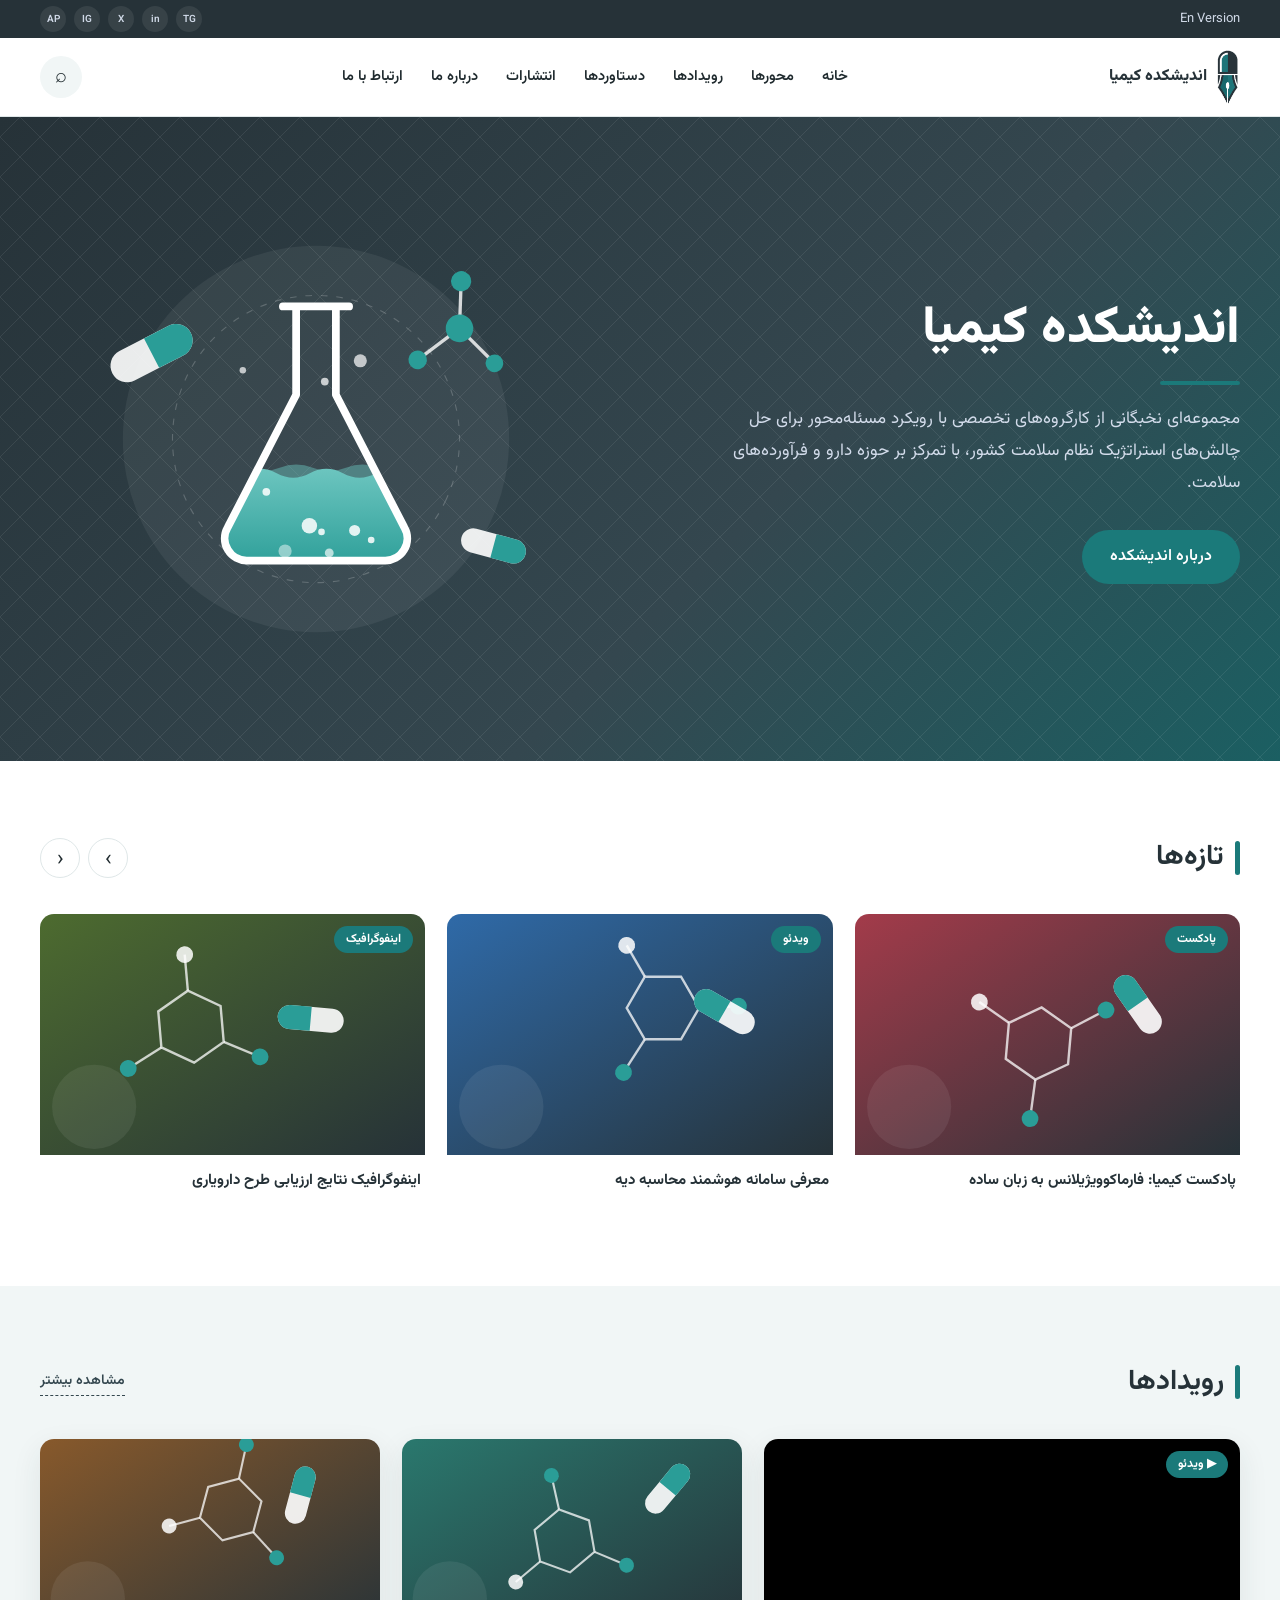
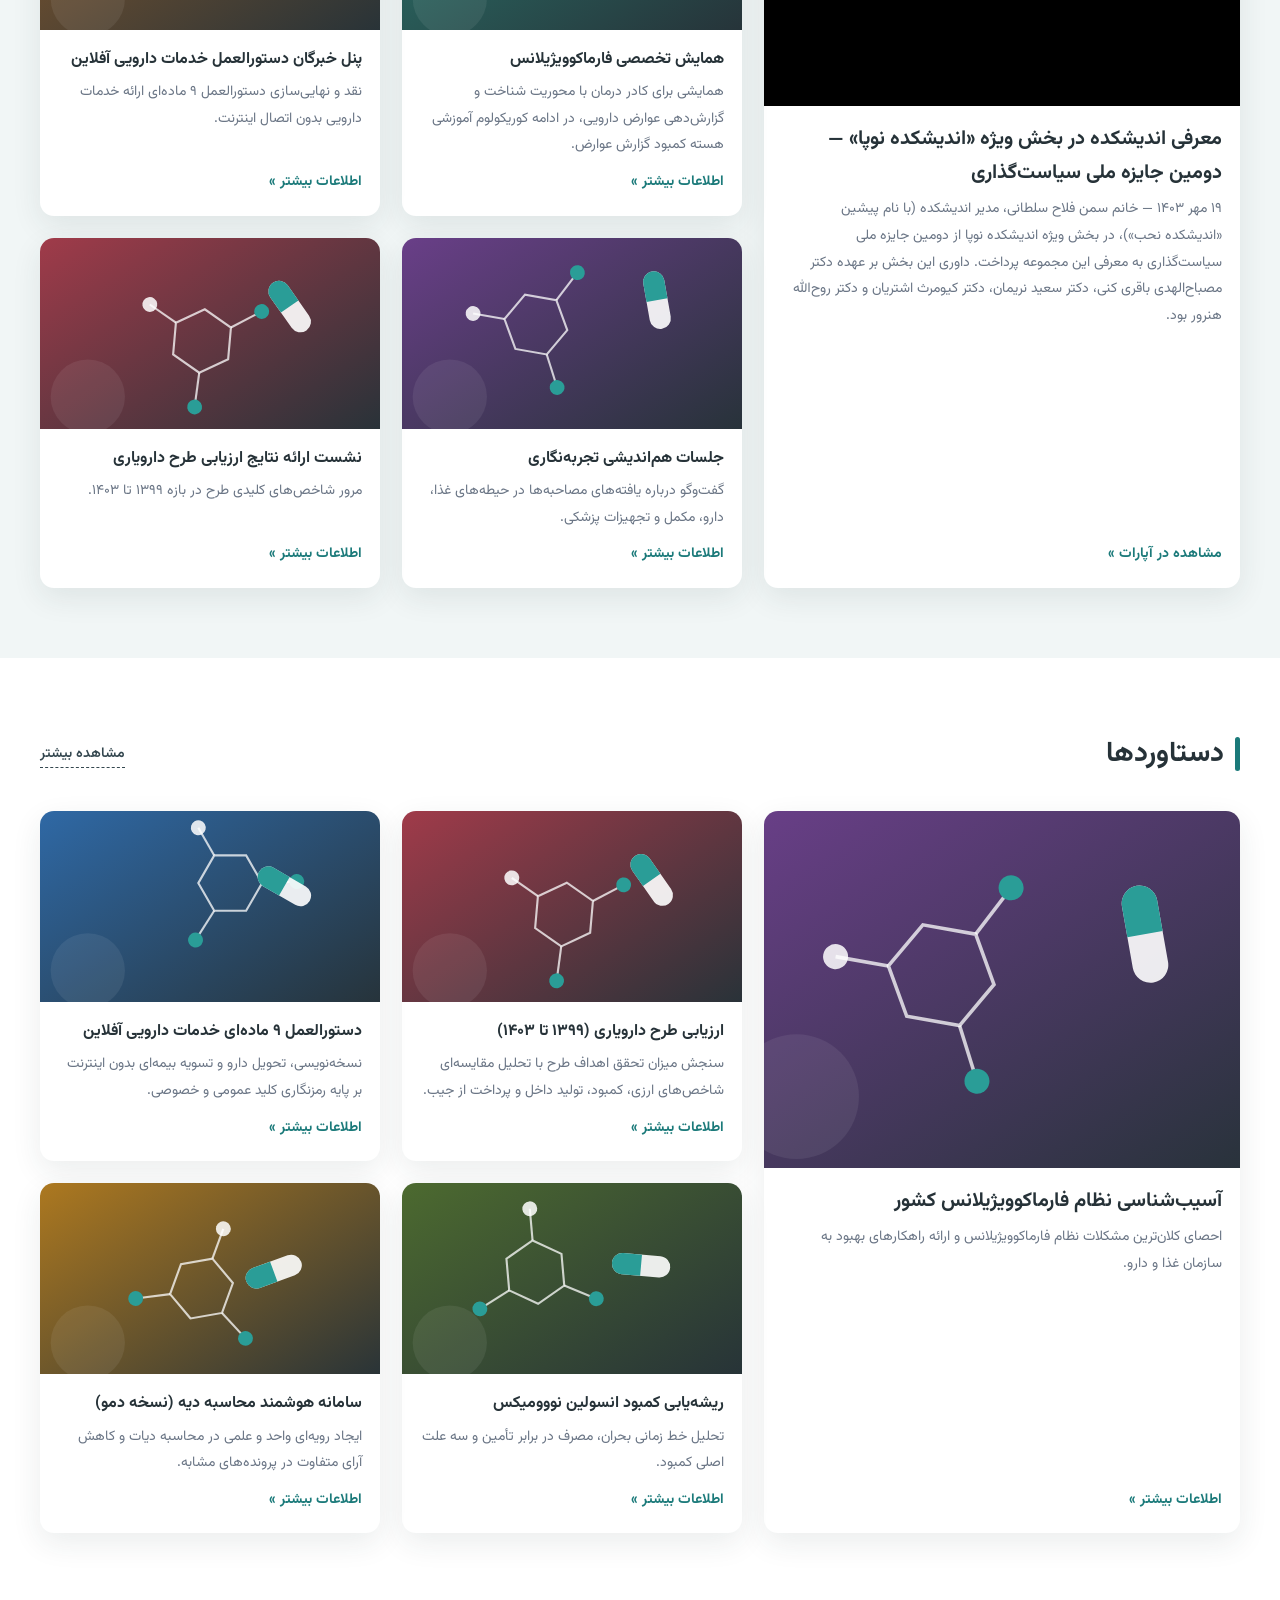
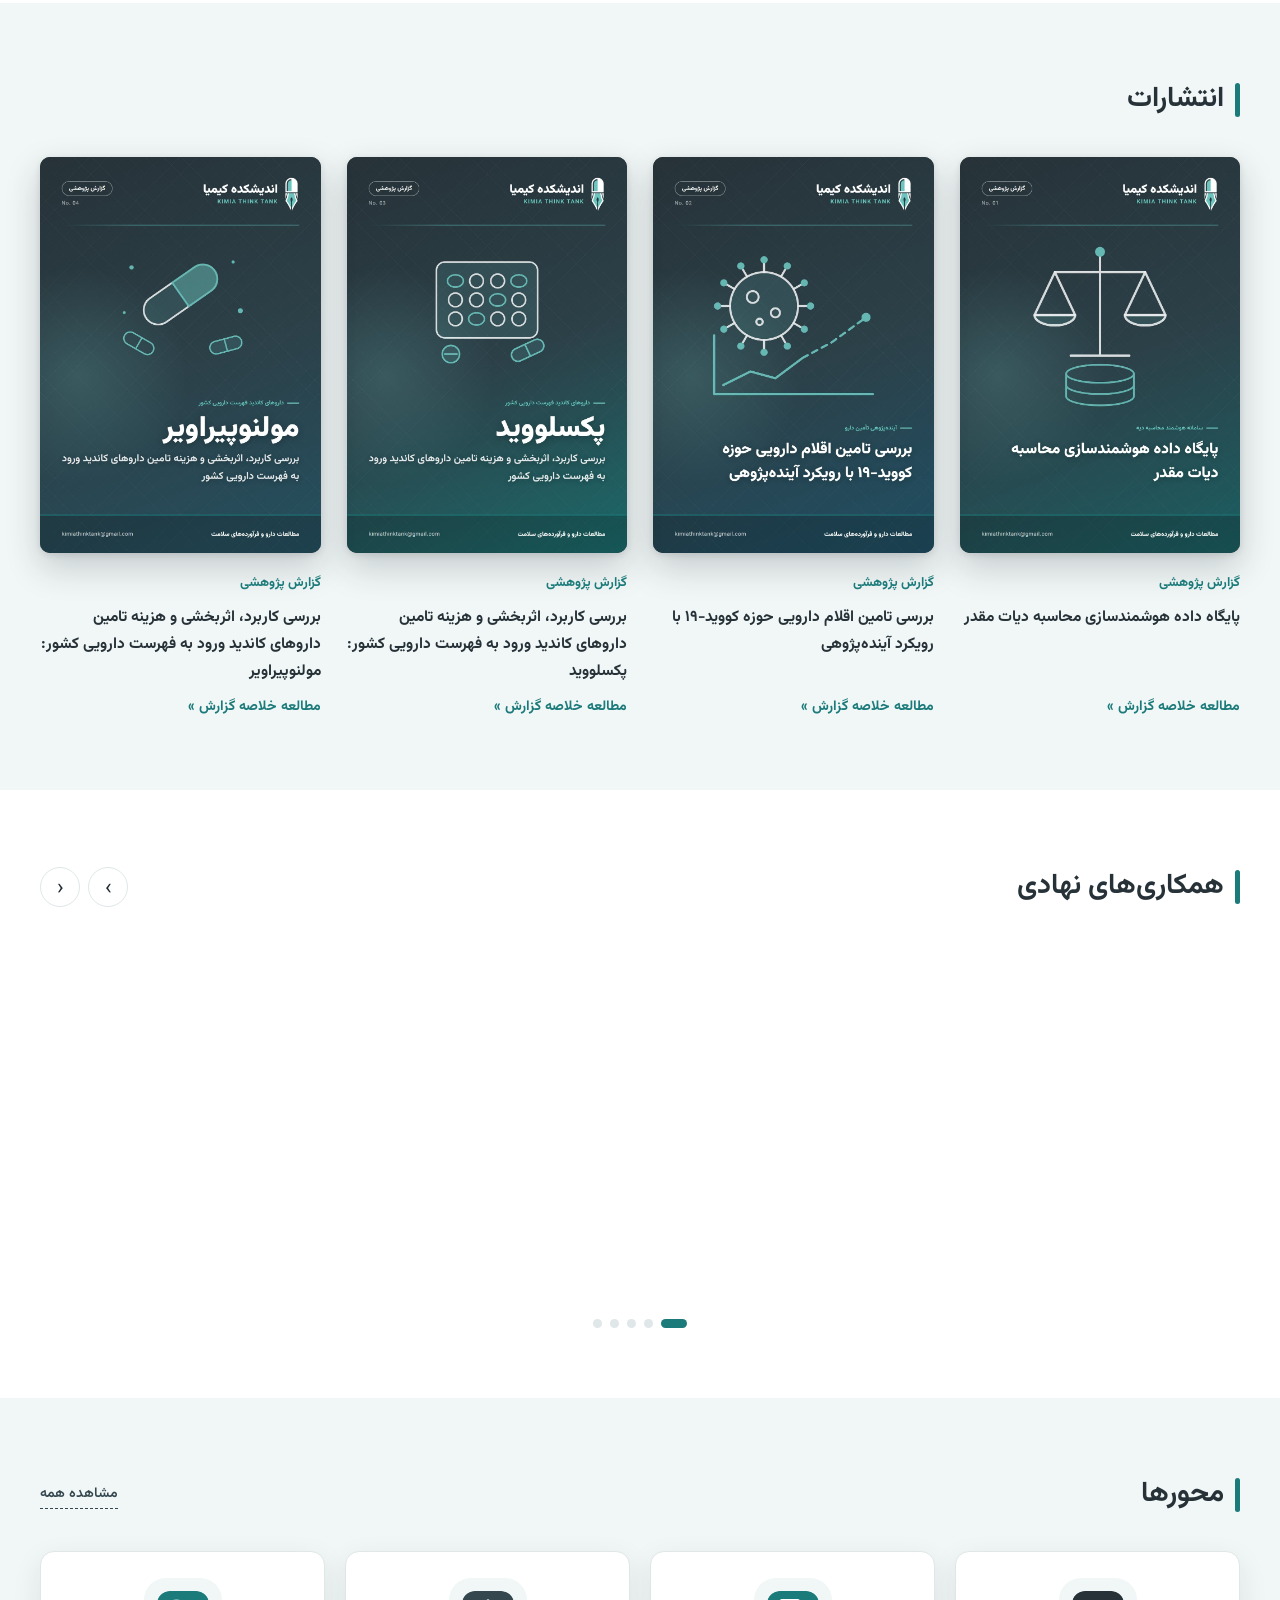
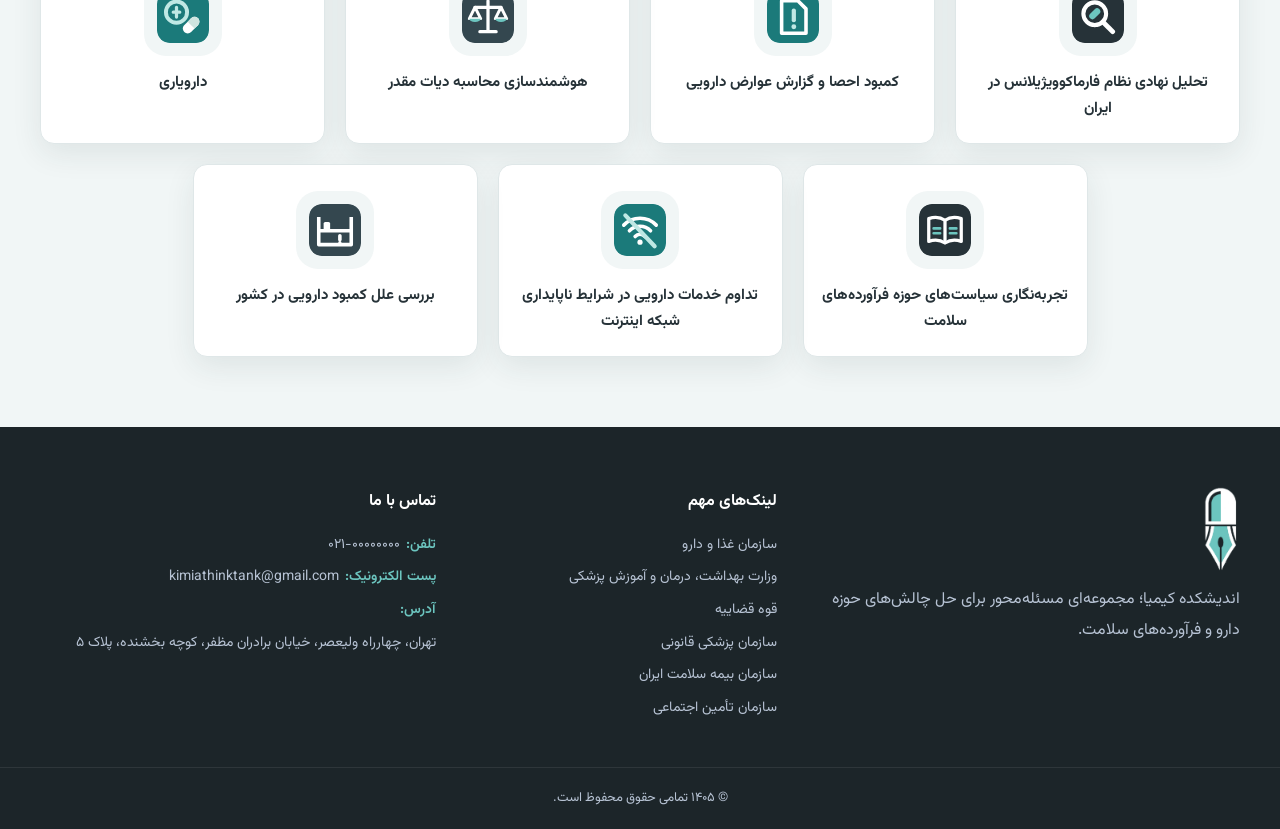
==== commit 8917c291: "Add four research reports with designed covers to Publications Co-Authored-By: Claude Opus 5.5 <nore" ====
--- a/index.html
+++ b/index.html
@@ -17,7 +17,7 @@
   <link rel="icon" href="images/favicon.png">
   <link rel="preconnect" href="https://fonts.googleapis.com">
   <link href="https://fonts.googleapis.com/css2?family=Vazirmatn:wght@300;400;600;800&display=swap" rel="stylesheet">
-  <link rel="stylesheet" href="css/style.css?v=21">
+  <link rel="stylesheet" href="css/style.css?v=22">
 </head>
 <body>
 <a class="skip" href="#main">پرش به محتوا</a>
@@ -94,7 +94,7 @@
         <p>مجموعه‌ای نخبگانی از کارگروه‌های تخصصی با رویکرد مسئله‌محور برای حل چالش‌های استراتژیک نظام سلامت کشور، با تمرکز بر حوزه دارو و فرآورده‌های سلامت.</p>
         <div class="hero__btns"><a href="about.html" class="btn btn--primary">درباره اندیشکده</a></div>
       </div>
-      <img class="hero__img reveal" src="images/hero.svg?v=21" alt="">
+      <img class="hero__img reveal" src="images/hero.svg?v=22" alt="">
     </div>
   </section>
 
@@ -127,8 +127,8 @@
   <!-- انتشارات -->
   <section class="section section--alt" id="publications">
     <div class="container">
-      <div class="section__head"><h2>انتشارات</h2><a href="#">آرشیو</a></div>
-      <div class="square-grid" id="opinions"></div>
+      <div class="section__head"><h2>انتشارات</h2></div>
+      <div class="pub-grid" id="pubGrid"></div>
     </div>
   </section>
 
@@ -184,7 +184,21 @@
   <div class="copy">© <span id="year"></span> تمامی حقوق محفوظ است.</div>
 </footer>
 
-<script src="js/i18n.js?v=21"></script>
-<script src="js/main.js?v=21"></script>
+<!-- پنجره خلاصه گزارش (بخش انتشارات) -->
+<dialog class="pub-dialog" id="pubDialog" aria-labelledby="pubTitle">
+  <div class="pub-dialog__in">
+    <button class="pub-dialog__close" id="pubClose" aria-label="بستن">✕</button>
+    <div class="pub-dialog__cover"><img id="pubCover" alt=""></div>
+    <div class="pub-dialog__text">
+      <span class="pub-dialog__kind" id="pubKind"></span>
+      <h3 id="pubTitle"></h3>
+      <h4 id="pubSumHead"></h4>
+      <div class="pub-dialog__body" id="pubBody"></div>
+    </div>
+  </div>
+</dialog>
+
+<script src="js/i18n.js?v=22"></script>
+<script src="js/main.js?v=22"></script>
 </body>
 </html>
--- a/css/style.css
+++ b/css/style.css
@@ -389,3 +389,48 @@
 body.nav-open { overflow: hidden; }
 /* فلش زیرمنو در موبایل: هدف لمسی بزرگ‌تر */
 @media (max-width: 1080px) { .chev { padding: 8px 16px; top: 2px; } }
+
+/* ================= انتشارات: کارت گزارش با کاور ================= */
+.pub-grid { display: grid; grid-template-columns: repeat(4, 1fr); gap: 26px; }
+.pub { display: flex; flex-direction: column; gap: 8px; cursor: pointer; }
+.pub__cover { display: block; border-radius: 10px; overflow: hidden; aspect-ratio: 1000 / 1415; background: var(--navy);
+  box-shadow: 0 14px 34px rgba(38,50,56,.22), 0 2px 6px rgba(38,50,56,.12); transition: transform .35s, box-shadow .35s; }
+.pub__cover img { width: 100%; height: 100%; object-fit: cover; display: block; }
+.pub:hover .pub__cover { transform: translateY(-8px); box-shadow: 0 24px 44px rgba(27,122,122,.28), 0 4px 10px rgba(38,50,56,.15); }
+.pub__kind { margin-top: 10px; color: var(--accent); font-size: 13px; font-weight: 700; }
+.pub__title { color: var(--navy); font-weight: 700; font-size: 15.5px; line-height: 1.75; }
+.pub__read { color: var(--accent); font-weight: 700; font-size: 14px; margin-top: auto; }
+.pub:hover .pub__title { color: var(--accent); }
+@media (max-width: 1080px) { .pub-grid { grid-template-columns: repeat(2, 1fr); } }
+@media (max-width: 480px)  { .pub-grid { gap: 18px 14px; } .pub__title { font-size: 14px; } }
+
+/* پنجره خلاصه گزارش */
+.pub-dialog { border: 0; padding: 0; border-radius: 18px; width: min(1000px, calc(100% - 32px)); max-height: 88vh;
+  background: #fff; color: var(--text); box-shadow: 0 30px 80px rgba(0,0,0,.35); overflow: hidden; margin: auto; }
+.pub-dialog::backdrop { background: rgba(28,37,41,.72); backdrop-filter: blur(3px); }
+.pub-dialog[open] { animation: pubIn .3s ease; }
+@keyframes pubIn { from { opacity: 0; transform: translateY(16px) scale(.98); } }
+.pub-dialog__in { position: relative; display: grid; grid-template-columns: 300px 1fr; max-height: 88vh; }
+.pub-dialog__cover { background: linear-gradient(160deg, var(--navy), #1b5f62); padding: 28px; display: flex; align-items: flex-start; justify-content: center; }
+.pub-dialog__cover img { width: 100%; border-radius: 8px; box-shadow: 0 16px 36px rgba(0,0,0,.35); position: sticky; top: 0; }
+.pub-dialog__text { padding: 34px 36px 36px; overflow-y: auto; max-height: 88vh; }
+.pub-dialog__kind { color: var(--accent); font-weight: 700; font-size: 13.5px; }
+.pub-dialog h3 { color: var(--navy); font-size: 22px; line-height: 1.7; margin: 6px 0 18px; padding-inline-end: 34px; }
+.pub-dialog h4 { color: var(--navy); font-size: 15px; display: flex; align-items: center; gap: 10px; margin-bottom: 12px; }
+.pub-dialog h4::before { content: ""; width: 5px; height: 18px; border-radius: 3px; background: var(--accent); }
+.pub-dialog__body p { color: #3a4556; text-align: justify; line-height: 2.05; font-size: 15px; margin-bottom: 14px; }
+.pub-dialog__body b { color: var(--navy); }
+.pub-dialog__body sup { color: var(--accent); font-weight: 700; }
+.pub-notes { border-top: 1px solid var(--line); margin-top: 18px; padding-top: 12px; font-size: 13px; color: var(--muted); }
+.pub-notes ol { padding-inline-start: 20px; margin-top: 4px; }
+.pub-dialog__close { position: absolute; top: 14px; inset-inline-end: 14px; z-index: 2; width: 38px; height: 38px; border-radius: 50%;
+  background: var(--bg-alt); color: var(--navy); font-size: 18px; transition: .2s; }
+.pub-dialog__close:hover { background: var(--accent); color: #fff; }
+@media (max-width: 720px) {
+  .pub-dialog__in { grid-template-columns: 1fr; overflow-y: auto; }
+  .pub-dialog__cover { padding: 22px 22px 6px; background: linear-gradient(180deg, var(--navy), #2c4048); }
+  .pub-dialog__cover img { width: 150px; position: static; }
+  .pub-dialog__text { max-height: none; overflow: visible; padding: 22px 20px 26px; }
+  .pub-dialog h3 { font-size: 18px; }
+  .pub-dialog__close { background: rgba(255,255,255,.9); }
+}
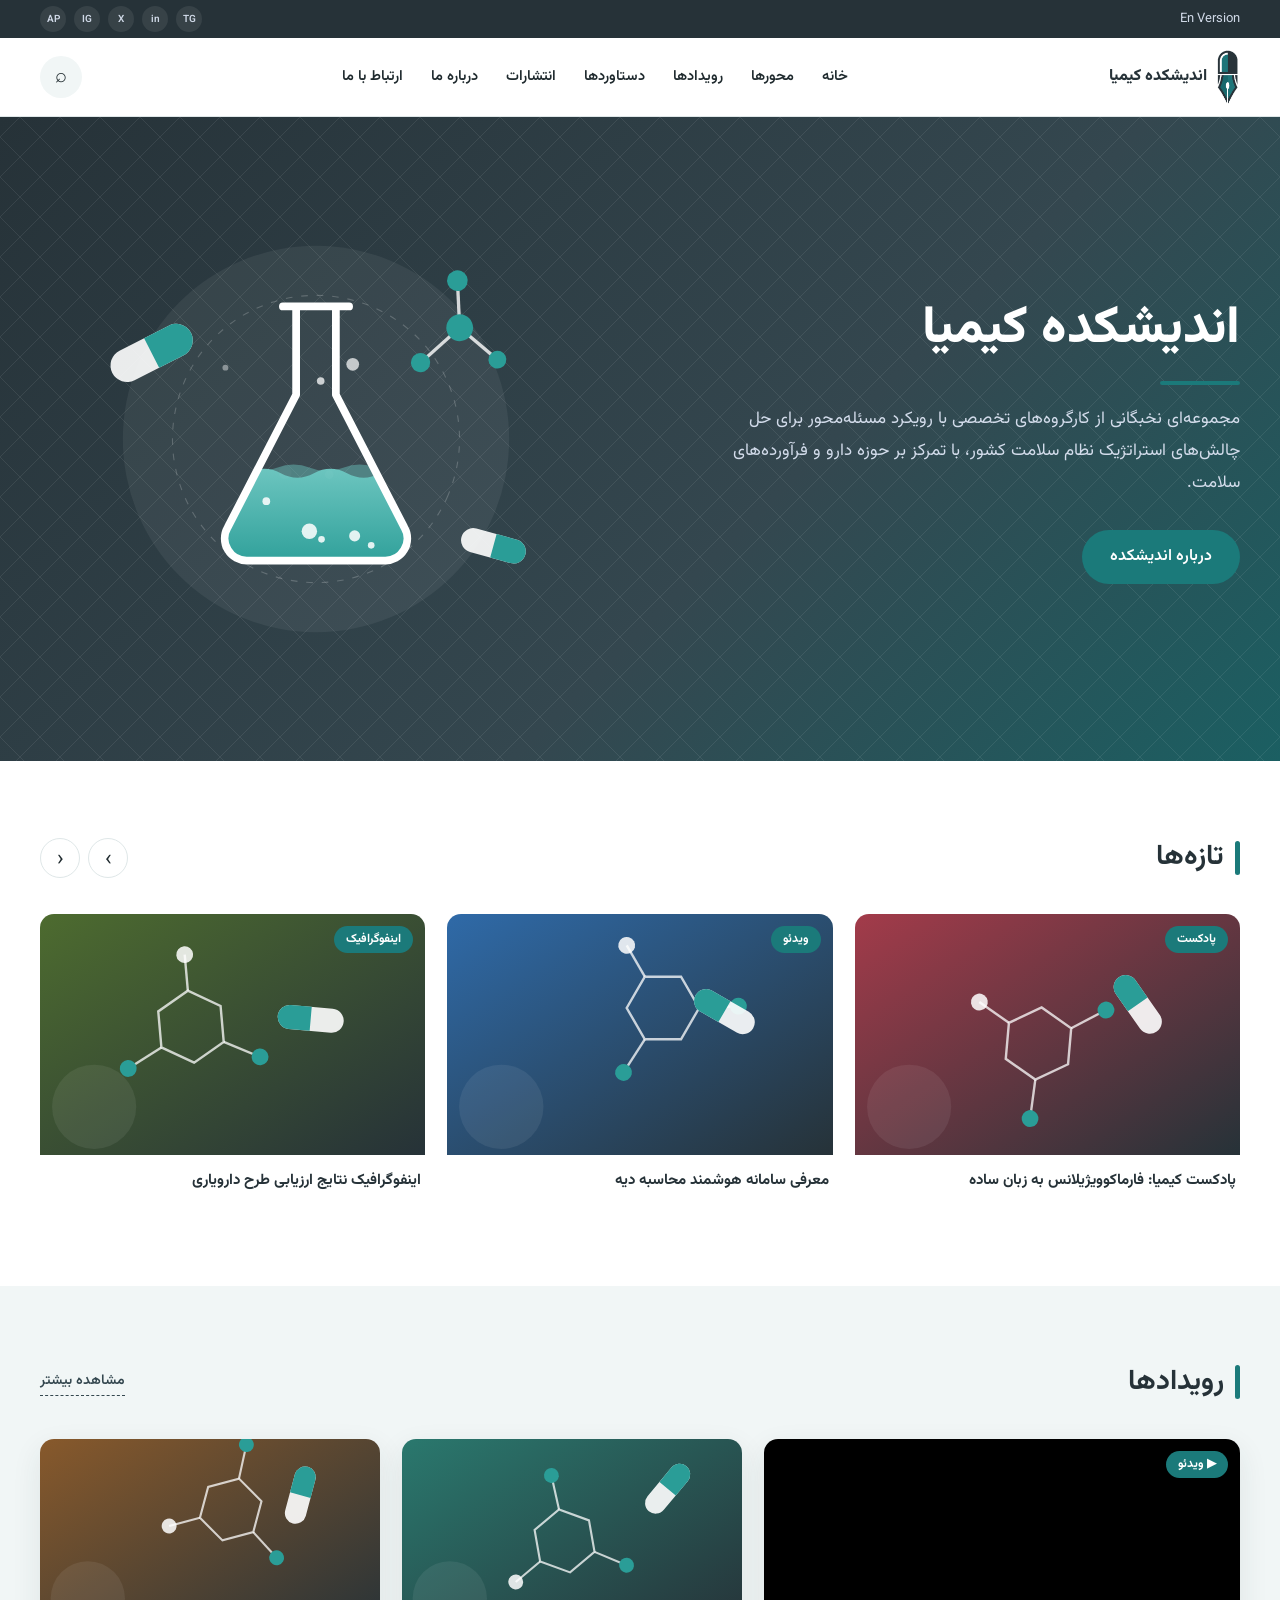
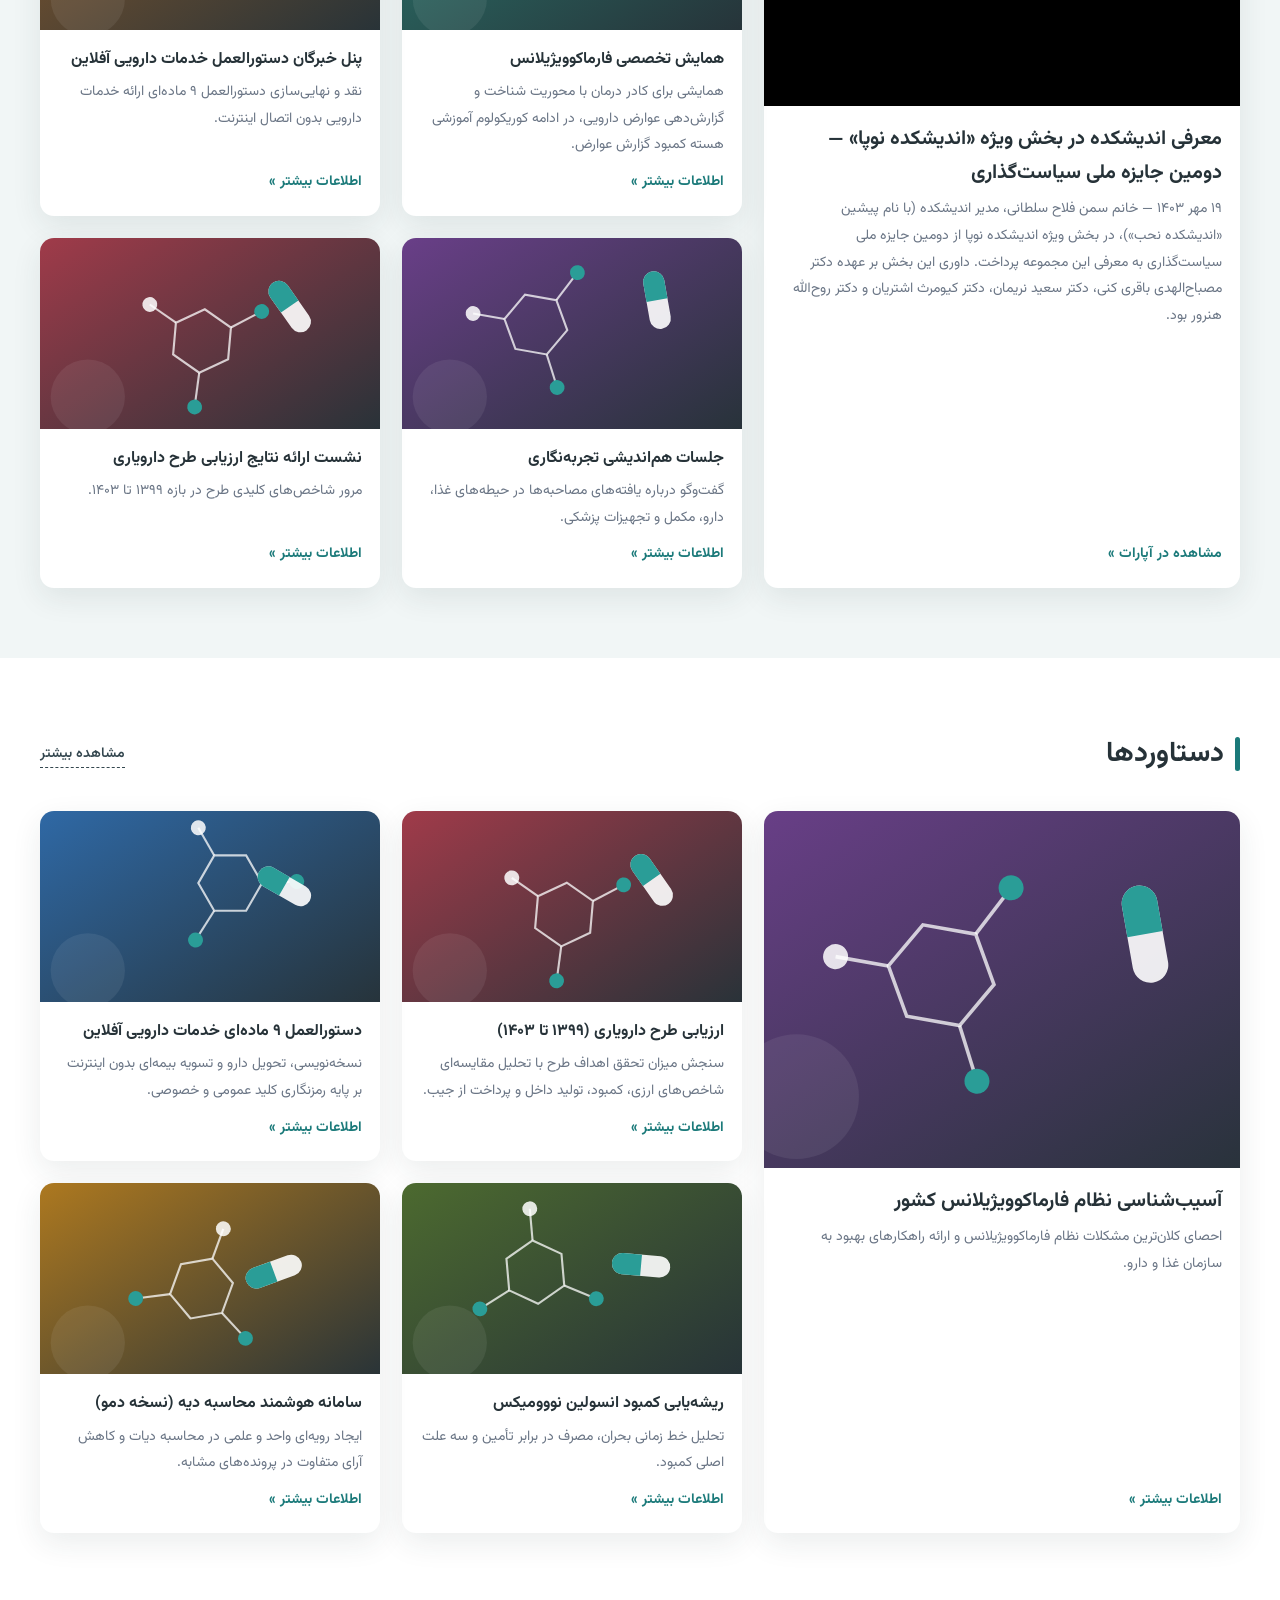
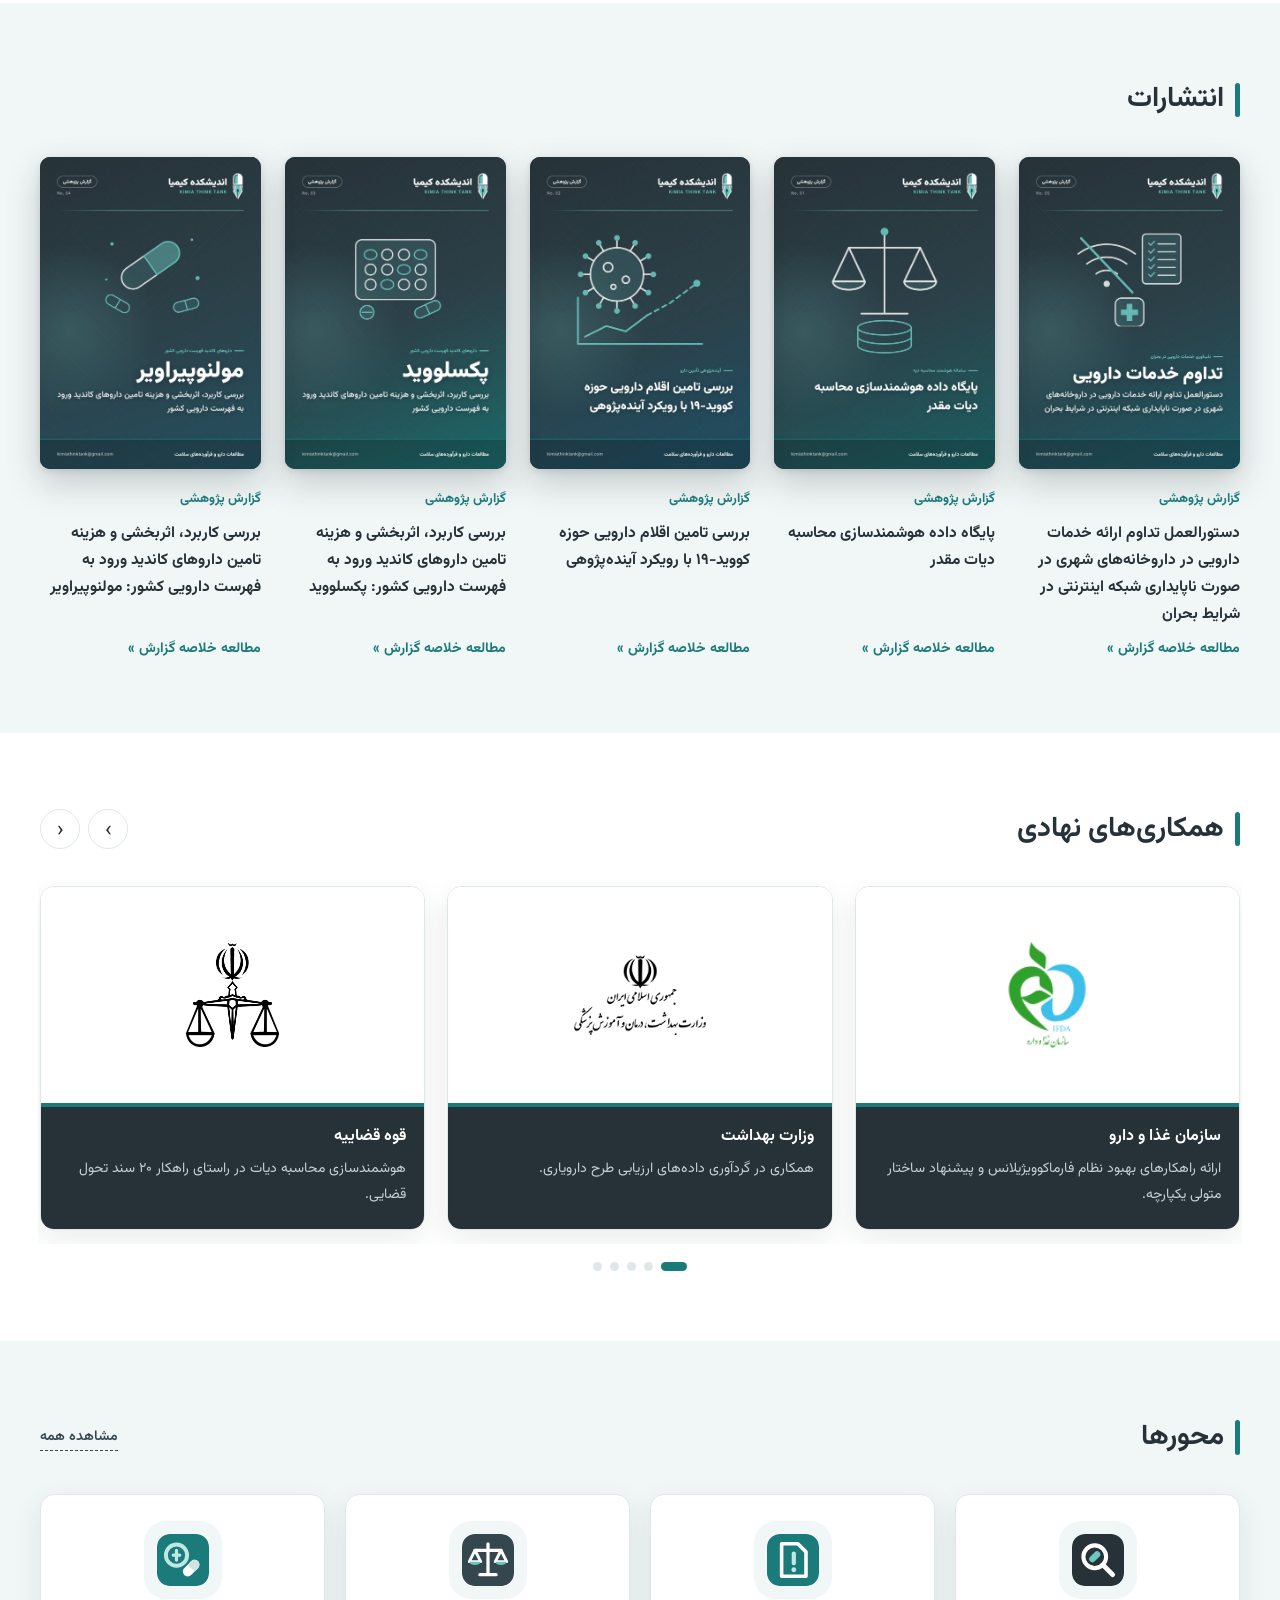
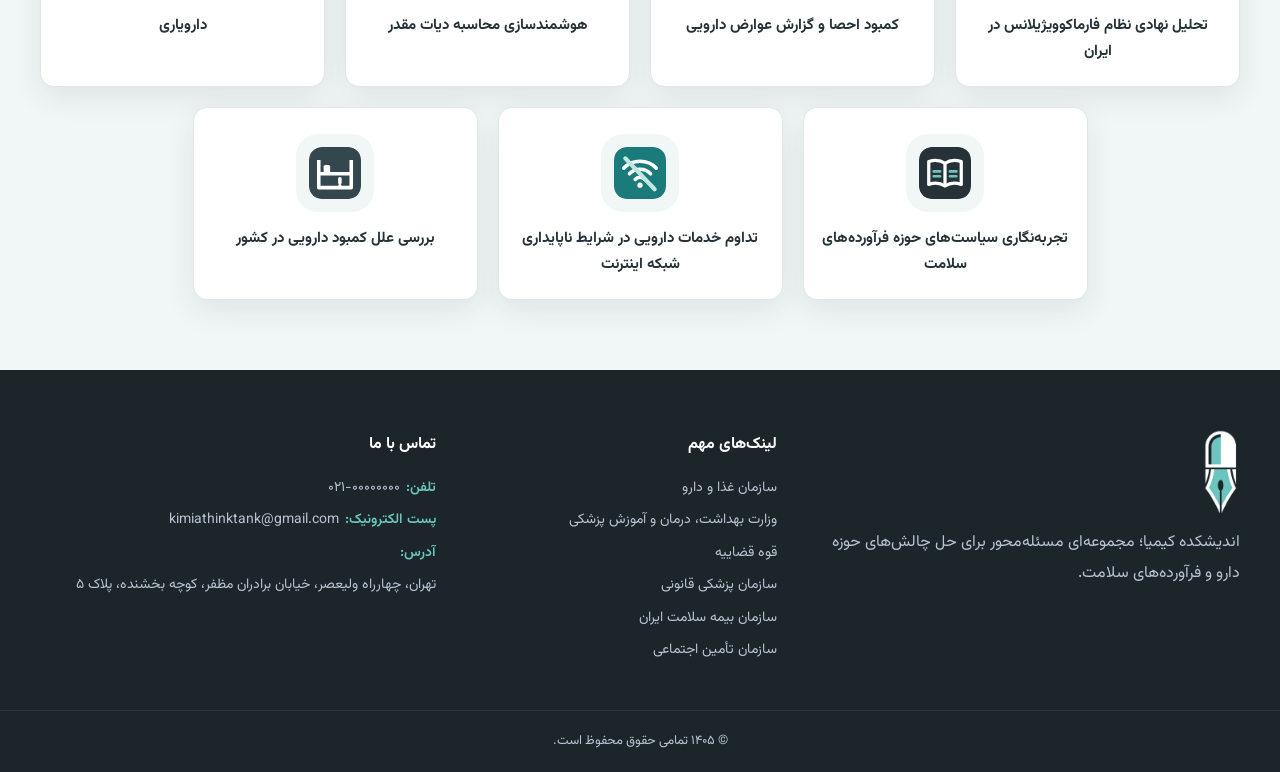
==== commit aae068ee: "Add internet-outage pharmacy continuity guideline to Publications with cover Co-Authored-By: Claude " ====
--- a/index.html
+++ b/index.html
@@ -17,7 +17,7 @@
   <link rel="icon" href="images/favicon.png">
   <link rel="preconnect" href="https://fonts.googleapis.com">
   <link href="https://fonts.googleapis.com/css2?family=Vazirmatn:wght@300;400;600;800&display=swap" rel="stylesheet">
-  <link rel="stylesheet" href="css/style.css?v=22">
+  <link rel="stylesheet" href="css/style.css?v=23">
 </head>
 <body>
 <a class="skip" href="#main">پرش به محتوا</a>
@@ -94,7 +94,7 @@
         <p>مجموعه‌ای نخبگانی از کارگروه‌های تخصصی با رویکرد مسئله‌محور برای حل چالش‌های استراتژیک نظام سلامت کشور، با تمرکز بر حوزه دارو و فرآورده‌های سلامت.</p>
         <div class="hero__btns"><a href="about.html" class="btn btn--primary">درباره اندیشکده</a></div>
       </div>
-      <img class="hero__img reveal" src="images/hero.svg?v=22" alt="">
+      <img class="hero__img reveal" src="images/hero.svg?v=23" alt="">
     </div>
   </section>
 
@@ -198,7 +198,7 @@
   </div>
 </dialog>
 
-<script src="js/i18n.js?v=22"></script>
-<script src="js/main.js?v=22"></script>
+<script src="js/i18n.js?v=23"></script>
+<script src="js/main.js?v=23"></script>
 </body>
 </html>
--- a/css/style.css
+++ b/css/style.css
@@ -434,3 +434,8 @@
   .pub-dialog h3 { font-size: 18px; }
   .pub-dialog__close { background: rgba(255,255,255,.9); }
 }
+
+/* انتشارات: تعداد ستون‌ها خودکار بر اساس عرض (دسکتاپ ۵، تبلت ۳، موبایل ۲) */
+.pub-grid { grid-template-columns: repeat(auto-fill, minmax(190px, 1fr)); gap: 24px; }
+@media (max-width: 1080px) { .pub-grid { grid-template-columns: repeat(auto-fill, minmax(190px, 1fr)); } }
+@media (max-width: 560px)  { .pub-grid { grid-template-columns: repeat(2, 1fr); gap: 18px 14px; } }
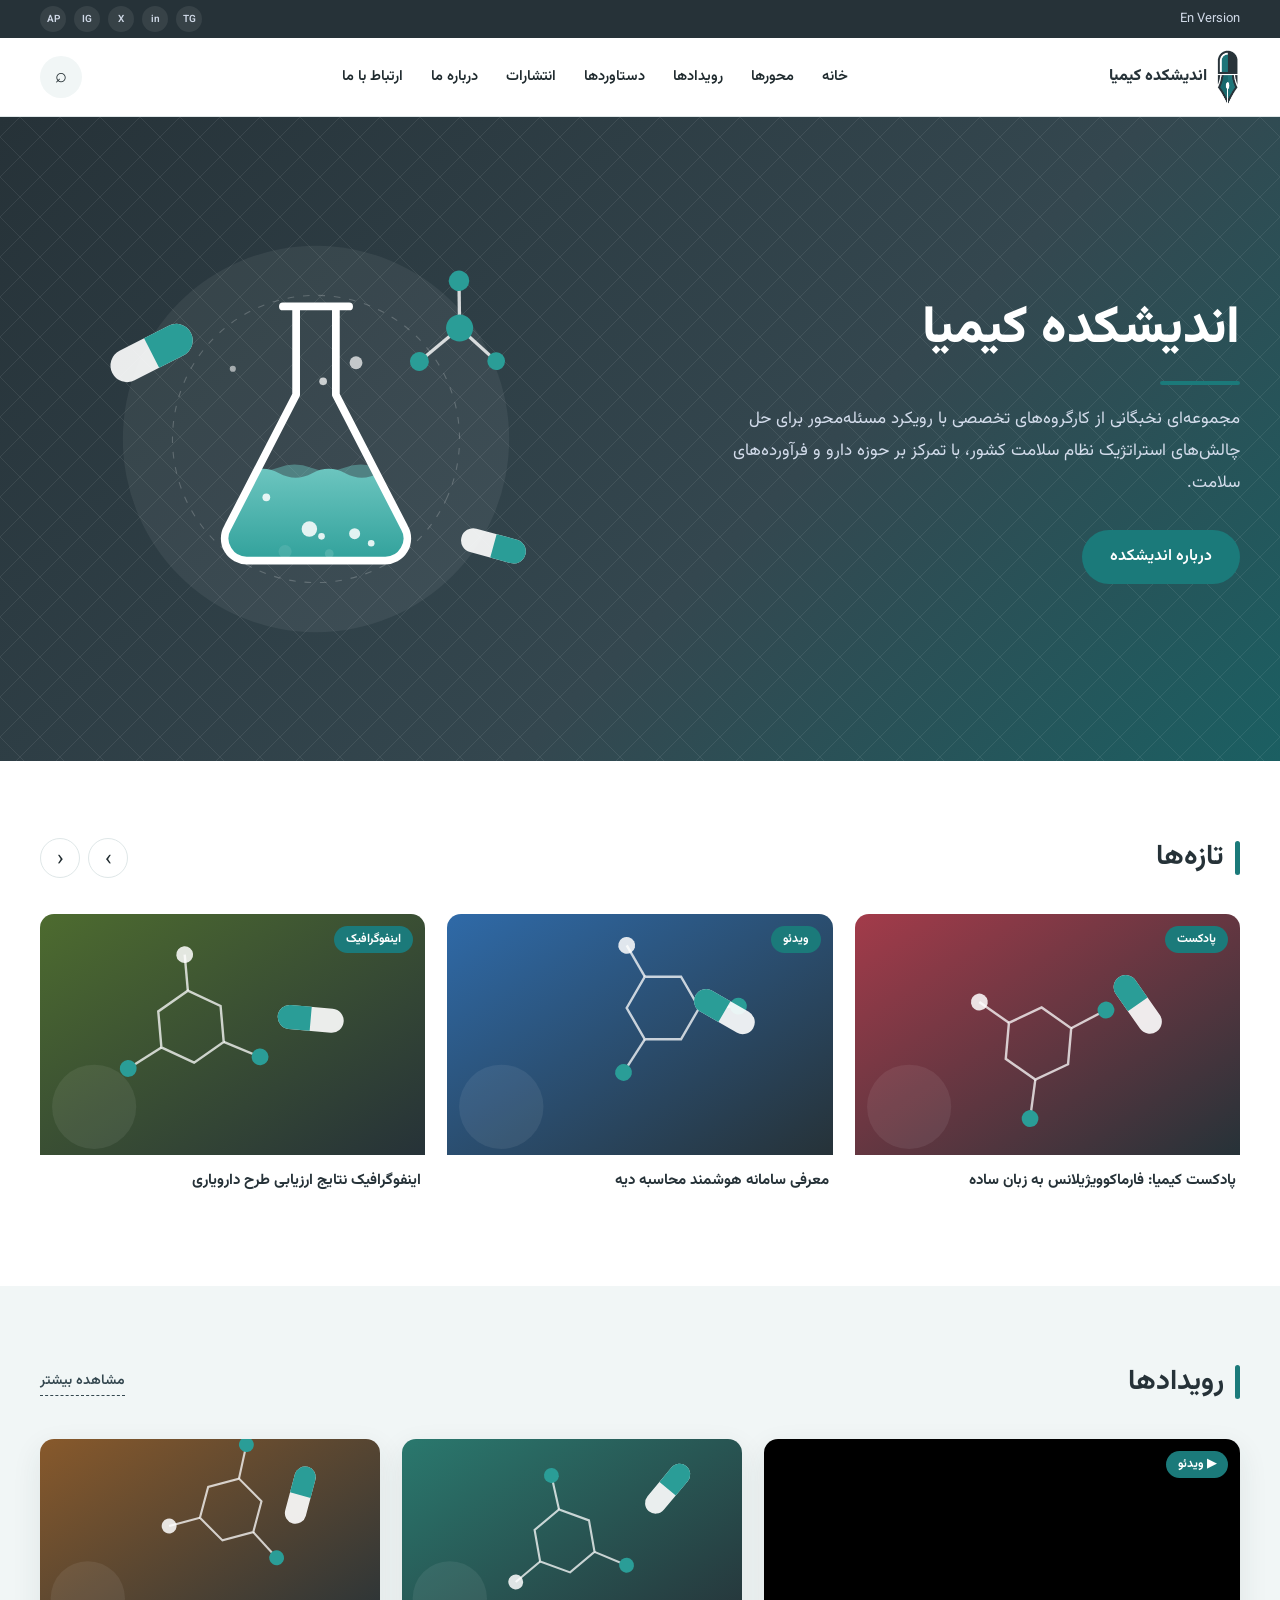
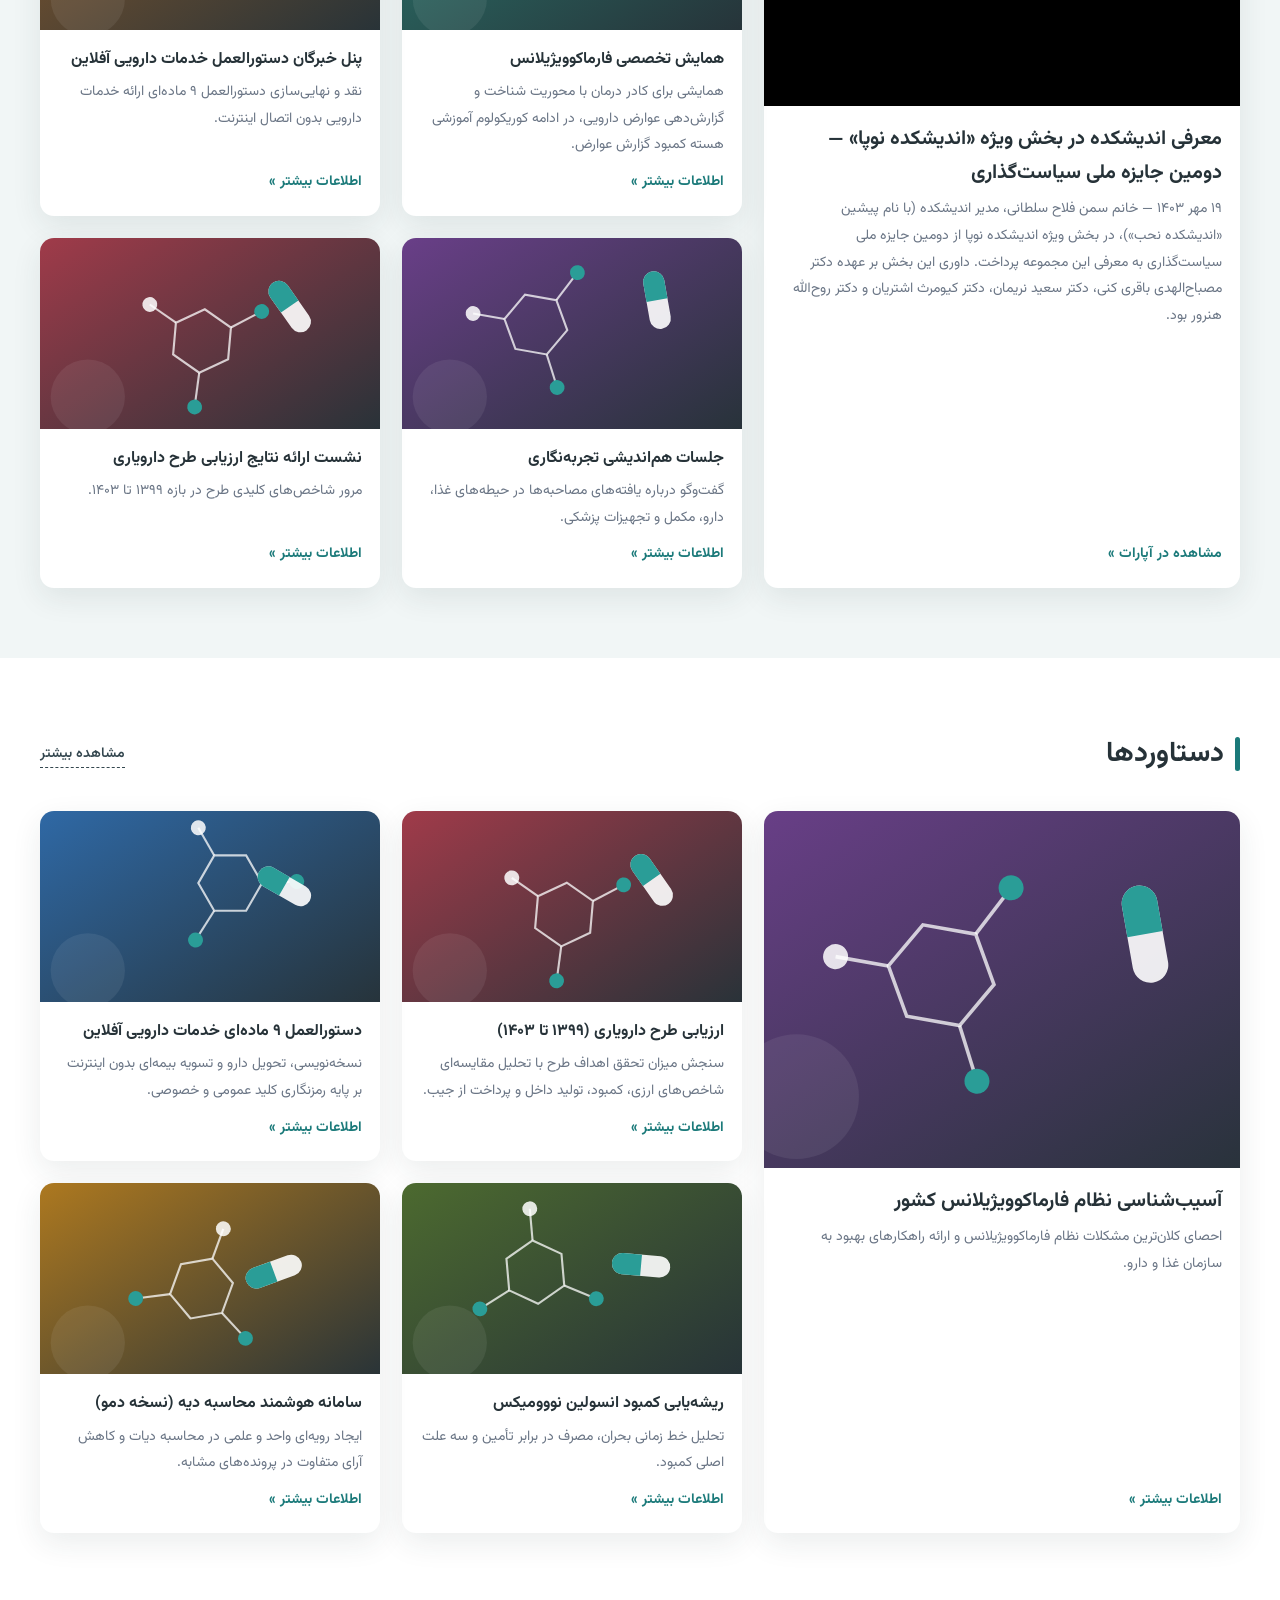
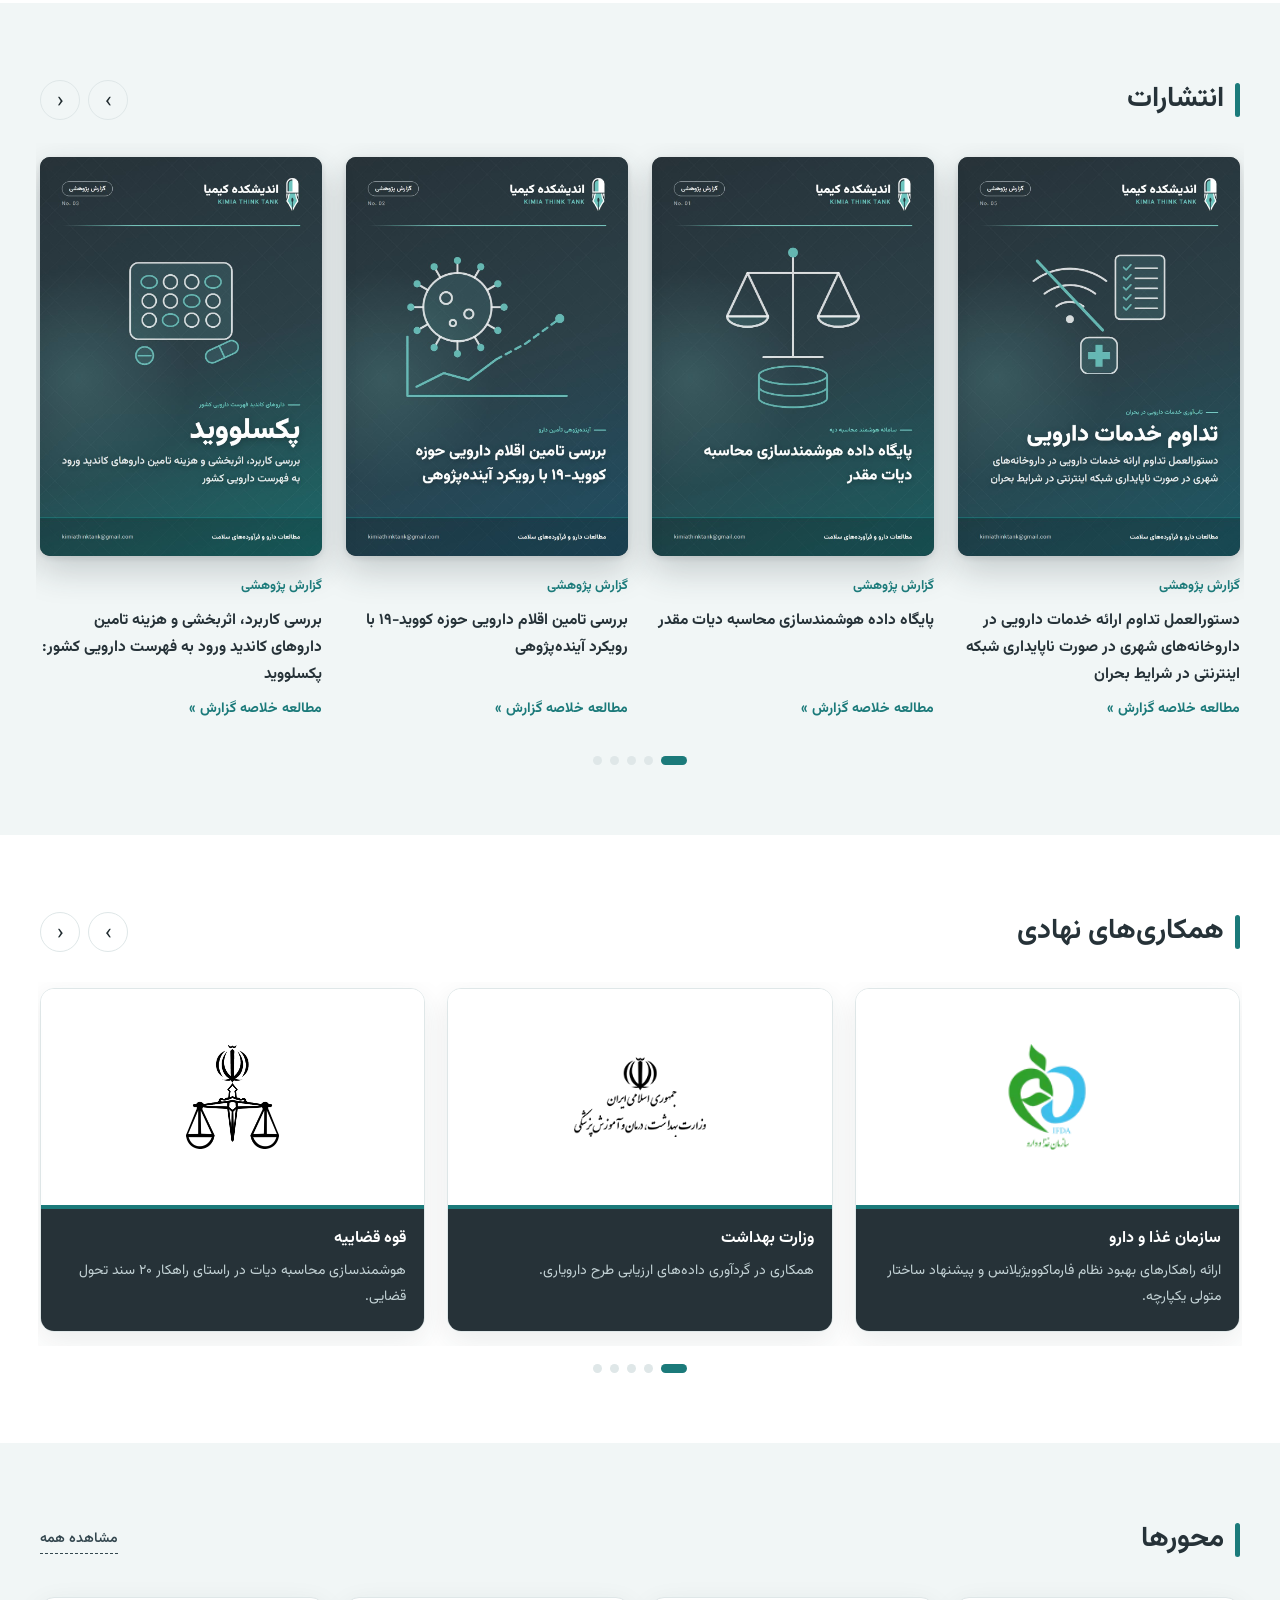
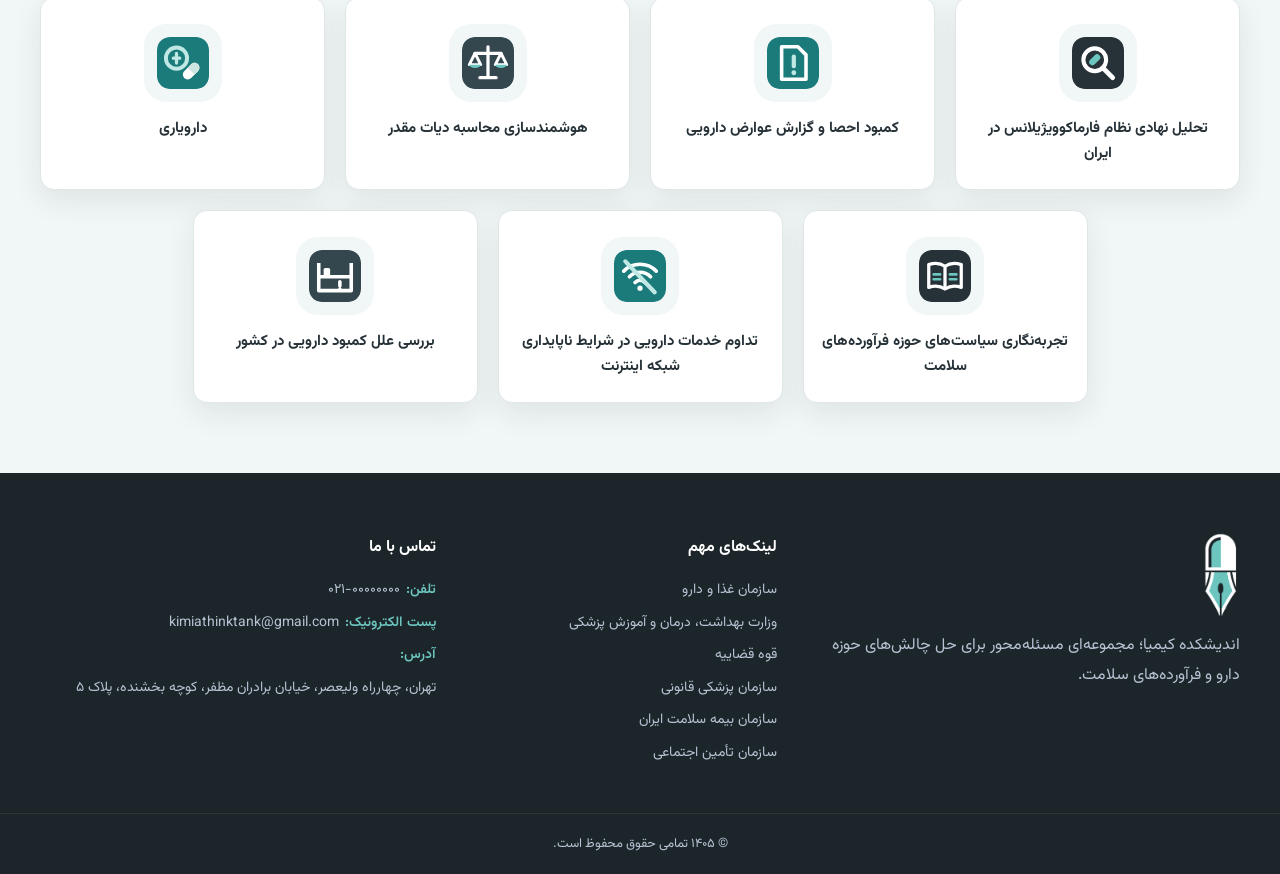
==== commit 1ed16cc2: "Publications slideshow, report pages, and related reports on research area pages Co-Authored-By: Cla" ====
--- a/index.html
+++ b/index.html
@@ -17,7 +17,7 @@
   <link rel="icon" href="images/favicon.png">
   <link rel="preconnect" href="https://fonts.googleapis.com">
   <link href="https://fonts.googleapis.com/css2?family=Vazirmatn:wght@300;400;600;800&display=swap" rel="stylesheet">
-  <link rel="stylesheet" href="css/style.css?v=23">
+  <link rel="stylesheet" href="css/style.css?v=24">
 </head>
 <body>
 <a class="skip" href="#main">پرش به محتوا</a>
@@ -94,7 +94,7 @@
         <p>مجموعه‌ای نخبگانی از کارگروه‌های تخصصی با رویکرد مسئله‌محور برای حل چالش‌های استراتژیک نظام سلامت کشور، با تمرکز بر حوزه دارو و فرآورده‌های سلامت.</p>
         <div class="hero__btns"><a href="about.html" class="btn btn--primary">درباره اندیشکده</a></div>
       </div>
-      <img class="hero__img reveal" src="images/hero.svg?v=23" alt="">
+      <img class="hero__img reveal" src="images/hero.svg?v=24" alt="">
     </div>
   </section>
 
@@ -127,8 +127,13 @@
   <!-- انتشارات -->
   <section class="section section--alt" id="publications">
     <div class="container">
-      <div class="section__head"><h2>انتشارات</h2></div>
-      <div class="pub-grid" id="pubGrid"></div>
+      <div class="section__head"><h2>انتشارات</h2>
+        <div class="slider-nav"><button id="pubPrev" aria-label="قبلی">›</button><button id="pubNext" aria-label="بعدی">‹</button></div>
+      </div>
+      <div class="pub-slider reveal" id="pubSlider">
+        <div class="pub-track" id="pubGrid"></div>
+      </div>
+      <div class="partner-dots" id="pubDots"></div>
     </div>
   </section>
 
@@ -198,7 +203,7 @@
   </div>
 </dialog>
 
-<script src="js/i18n.js?v=23"></script>
-<script src="js/main.js?v=23"></script>
+<script src="js/i18n.js?v=24"></script>
+<script src="js/main.js?v=24"></script>
 </body>
 </html>
--- a/css/style.css
+++ b/css/style.css
@@ -439,3 +439,48 @@
 .pub-grid { grid-template-columns: repeat(auto-fill, minmax(190px, 1fr)); gap: 24px; }
 @media (max-width: 1080px) { .pub-grid { grid-template-columns: repeat(auto-fill, minmax(190px, 1fr)); } }
 @media (max-width: 560px)  { .pub-grid { grid-template-columns: repeat(2, 1fr); gap: 18px 14px; } }
+
+/* انتشارات به شکل اسلایدشو: دسکتاپ ۴، تبلت ۳، موبایل ۲ کاور در هر نما */
+.pub-slider { overflow: hidden; padding: 14px 4px 26px; margin: -14px -4px -10px; }
+.pub-track { display: flex; gap: 24px; transition: transform .7s cubic-bezier(.45,.05,.25,1); will-change: transform; }
+.pub-track .pub { flex: 0 0 calc((100% - 72px) / 4); min-width: 0; }
+@media (max-width: 1080px) { .pub-track .pub { flex-basis: calc((100% - 48px) / 3); } }
+@media (max-width: 720px)  { .pub-track { gap: 14px; } .pub-track .pub { flex-basis: calc((100% - 14px) / 2); } }
+@media (prefers-reduced-motion: reduce) { .pub-track { transition: none; } }
+
+/* ================= صفحه هر گزارش (pub.html) ================= */
+.back-link { display: inline-block; color: var(--accent-2); font-weight: 600; font-size: 14px; margin-bottom: 14px; }
+.back-link:hover { color: #fff; }
+.page-hero__kind { display: block; color: var(--accent-2); font-weight: 700; font-size: 14px; margin-bottom: 6px; }
+.page-hero h1#pubPageTitle { font-size: clamp(22px, 3vw, 34px); line-height: 1.6; max-width: 980px; }
+.pub-page { display: grid; grid-template-columns: 320px 1fr; gap: 44px; align-items: start; }
+.pub-page__side { position: sticky; top: 100px; display: flex; flex-direction: column; gap: 18px; }
+.pub-page__cover { width: 100%; border-radius: 10px; box-shadow: 0 18px 40px rgba(38,50,56,.25); }
+.pub-page__axis { display: flex; align-items: center; gap: 12px; background: var(--bg-alt); border: 1px solid var(--line);
+  border-radius: var(--radius); padding: 12px 14px; transition: .25s; }
+.pub-page__axis:hover { border-color: var(--accent); background: #fff; }
+.pub-page__axis img { width: 42px; height: 42px; border-radius: 10px; flex: none; }
+.pub-page__axis span { color: var(--navy); font-weight: 700; font-size: 14px; line-height: 1.7; }
+.pub-page__axis small { display: block; color: var(--accent); font-size: 12px; }
+.pub-page__text h2 { color: var(--navy); font-size: 19px; display: flex; align-items: center; gap: 10px; margin-bottom: 16px; }
+.pub-page__text h2::before { content: ""; width: 5px; height: 22px; border-radius: 3px; background: var(--accent); }
+.pub-page__text p { color: #3a4556; text-align: justify; line-height: 2.1; font-size: 15.5px; margin-bottom: 16px; }
+.pub-page__text b { color: var(--navy); }
+.pub-page__text sup { color: var(--accent); font-weight: 700; }
+@media (max-width: 860px) {
+  .pub-page { grid-template-columns: 1fr; gap: 26px; }
+  .pub-page__side { position: static; flex-direction: row; align-items: center; }
+  .pub-page__cover { width: 130px; flex: none; }
+}
+
+/* ================= گزارش‌های هر محور (صفحه هسته‌ها) ================= */
+.core__pubs { margin-top: 30px; }
+.core__pubs h3 { color: var(--navy); font-size: 18px; margin-bottom: 14px; display: flex; align-items: center; gap: 10px; }
+.core__pubs h3::before { content: ""; width: 5px; height: 20px; border-radius: 3px; background: var(--accent); }
+.core__pubs ul { list-style: none; display: grid; gap: 14px; }
+.core__pubs a { display: flex; align-items: center; gap: 16px; background: #fff; border: 1px solid var(--line); border-radius: var(--radius);
+  padding: 12px 14px; box-shadow: var(--shadow); transition: .25s; }
+.core__pubs a:hover { border-color: var(--accent); transform: translateY(-3px); }
+.core__pubs img { width: 62px; border-radius: 6px; flex: none; box-shadow: 0 6px 14px rgba(38,50,56,.2); }
+.core__pubs span { color: var(--navy); font-weight: 700; font-size: 15.5px; line-height: 1.8; }
+.core__pubs small { display: block; color: var(--accent); font-size: 12.5px; font-weight: 600; }
